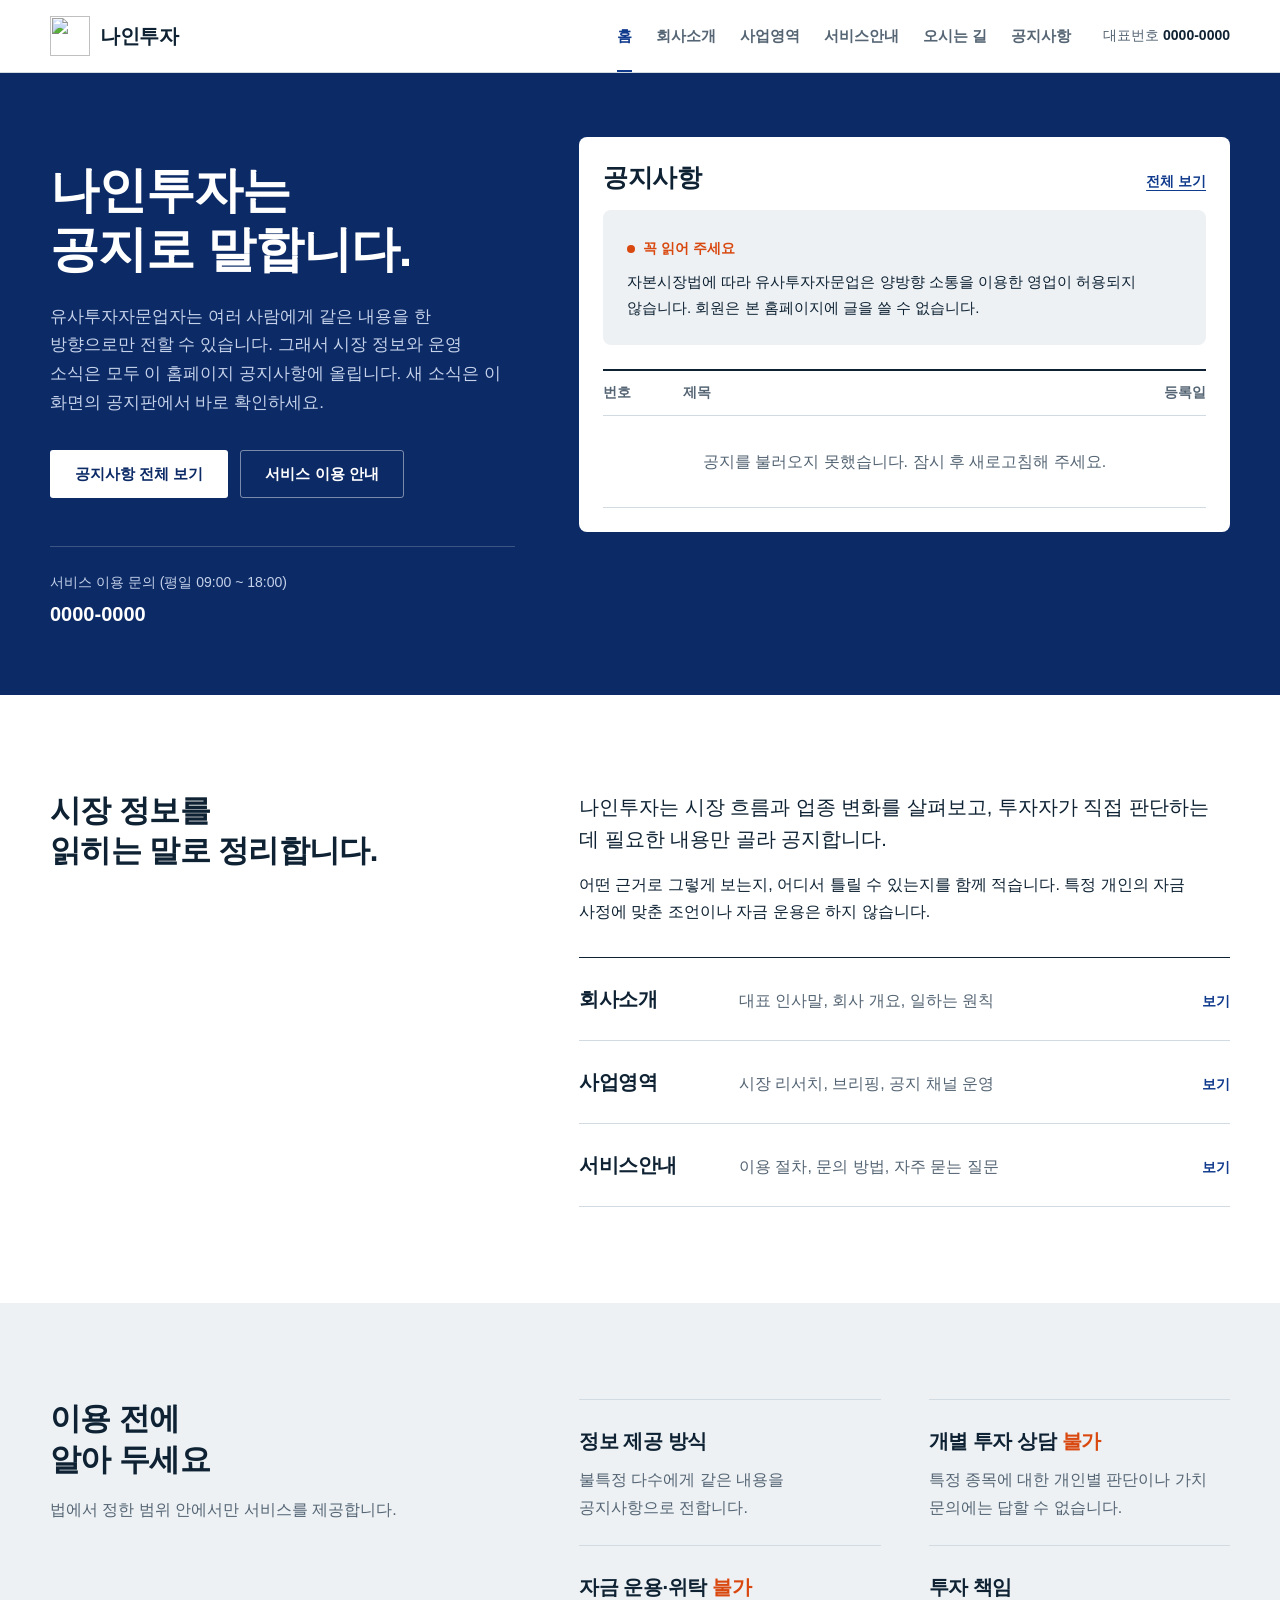
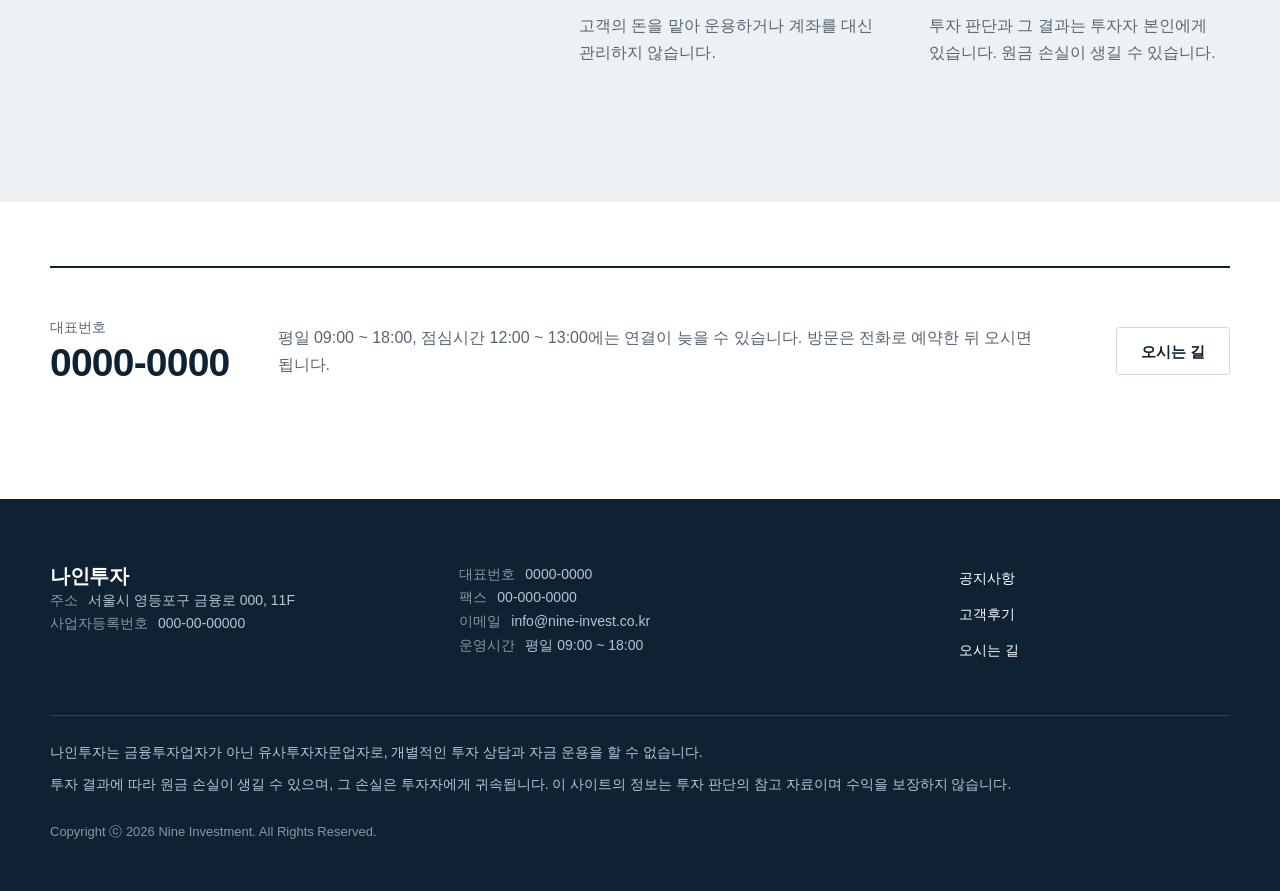
==== index.html @ afad5a45 "Rebuild Nine site with non-generic design system - Rewrite style.css from scratch: SUIT Variable, lo" ====
<!DOCTYPE html>
<html lang="ko">
<head>
  <meta charset="UTF-8">
  <meta name="viewport" content="width=device-width, initial-scale=1.0">
  <title>나인투자</title>
  <meta name="description" content="나인투자는 유사투자자문업자로, 시장 정보와 운영 안내를 홈페이지 공지사항으로 전합니다.">
  <meta name="theme-color" content="#0b2a66">
  <link rel="icon" href="./n-logo-core.svg" type="image/svg+xml">
  <link rel="stylesheet" href="https://cdn.jsdelivr.net/gh/sun-typeface/SUIT@2.0.5/fonts/variable/woff2/SUIT-Variable.css">
  <link rel="stylesheet" href="./assets/css/style.css">
</head>
<body>
  <a class="skip-link" href="#main">본문 바로가기</a>

  <header class="site-header">
    <div class="container site-header__inner">
      <a class="brand" href="./index.html">
        <img src="./n-logo-core.svg" alt="" width="40" height="40">
        <strong>나인투자</strong>
      </a>

      <nav class="site-nav" id="site-nav" aria-label="주요 메뉴">
        <a href="./index.html">홈</a>
        <a href="./pages/about/index.html">회사소개</a>
        <a href="./pages/business/index.html">사업영역</a>
        <a href="./pages/service/index.html">서비스안내</a>
        <a href="./pages/location/index.html">오시는 길</a>
        <a href="./pages/news/index.html">공지사항</a>
      </nav>

      <p class="header-tel">대표번호<strong>0000-0000</strong></p>

      <button class="nav-toggle" type="button" aria-label="메뉴 열기" aria-controls="site-nav">
        <span></span>
      </button>
    </div>
  </header>

  <main id="main">
    <section class="home-hero">
      <div class="container home-hero__grid">
        <div class="home-hero__intro">
          <h1>나인투자는<br>공지로 말합니다.</h1>
          <p class="home-hero__lead">
            유사투자자문업자는 여러 사람에게 같은 내용을 한 방향으로만 전할 수 있습니다.
            그래서 시장 정보와 운영 소식은 모두 이 홈페이지 공지사항에 올립니다.
            새 소식은 이 화면의 공지판에서 바로 확인하세요.
          </p>
          <div class="home-hero__actions">
            <a class="btn btn--light" href="./pages/news/index.html">공지사항 전체 보기</a>
            <a class="btn btn--outline-light" href="./pages/service/index.html">서비스 이용 안내</a>
          </div>
          <div class="home-hero__meta">
            서비스 이용 문의 (평일 09:00 ~ 18:00)
            <strong>0000-0000</strong>
          </div>
        </div>

        <section class="board" aria-labelledby="home-board-title">
          <div class="board__head">
            <h2 id="home-board-title">공지사항</h2>
            <a class="text-link" href="./pages/news/index.html">전체 보기</a>
          </div>

          <div class="pinned">
            <p class="pinned__label">꼭 읽어 주세요</p>
            <div class="pinned__body" data-pinned-body data-base="./">
              <p>공지 내용을 불러오는 중입니다.</p>
            </div>
          </div>

          <div class="board__cols" aria-hidden="true">
            <span>번호</span>
            <span>제목</span>
            <span>등록일</span>
          </div>
          <ul class="board__list" data-notice-list data-base="./" data-limit="5" data-href="./pages/news/index.html">
            <li class="board__empty">목록을 불러오는 중입니다.</li>
          </ul>
        </section>
      </div>
    </section>

    <section class="section">
      <div class="container split">
        <div class="split__title">
          <h2>시장 정보를<br>읽히는 말로 정리합니다.</h2>
        </div>
        <div>
          <div class="prose">
            <p class="lead">
              나인투자는 시장 흐름과 업종 변화를 살펴보고, 투자자가 직접 판단하는 데 필요한 내용만 골라 공지합니다.
            </p>
            <p>
              어떤 근거로 그렇게 보는지, 어디서 틀릴 수 있는지를 함께 적습니다.
              특정 개인의 자금 사정에 맞춘 조언이나 자금 운용은 하지 않습니다.
            </p>
          </div>

          <ul class="link-index">
            <li>
              <a href="./pages/about/index.html">
                <strong>회사소개</strong>
                <span>대표 인사말, 회사 개요, 일하는 원칙</span>
                <em>보기</em>
              </a>
            </li>
            <li>
              <a href="./pages/business/index.html">
                <strong>사업영역</strong>
                <span>시장 리서치, 브리핑, 공지 채널 운영</span>
                <em>보기</em>
              </a>
            </li>
            <li>
              <a href="./pages/service/index.html">
                <strong>서비스안내</strong>
                <span>이용 절차, 문의 방법, 자주 묻는 질문</span>
                <em>보기</em>
              </a>
            </li>
          </ul>
        </div>
      </div>
    </section>

    <section class="section section--surface">
      <div class="container">
        <div class="split">
          <div class="split__title">
            <h2>이용 전에<br>알아 두세요</h2>
            <p>법에서 정한 범위 안에서만 서비스를 제공합니다.</p>
          </div>
          <dl class="facts">
            <div>
              <dt>정보 제공 방식</dt>
              <dd>불특정 다수에게 같은 내용을 공지사항으로 전합니다.</dd>
            </div>
            <div>
              <dt>개별 투자 상담 <span class="is-no">불가</span></dt>
              <dd>특정 종목에 대한 개인별 판단이나 가치 문의에는 답할 수 없습니다.</dd>
            </div>
            <div>
              <dt>자금 운용·위탁 <span class="is-no">불가</span></dt>
              <dd>고객의 돈을 맡아 운용하거나 계좌를 대신 관리하지 않습니다.</dd>
            </div>
            <div>
              <dt>투자 책임</dt>
              <dd>투자 판단과 그 결과는 투자자 본인에게 있습니다. 원금 손실이 생길 수 있습니다.</dd>
            </div>
          </dl>
        </div>
      </div>
    </section>

    <section class="section section--tight">
      <div class="container">
        <div class="contact-strip">
          <div class="contact-strip__tel">
            <span>대표번호</span>
            <strong>0000-0000</strong>
          </div>
          <p>
            평일 09:00 ~ 18:00, 점심시간 12:00 ~ 13:00에는 연결이 늦을 수 있습니다.
            방문은 전화로 예약한 뒤 오시면 됩니다.
          </p>
          <a class="btn btn--secondary" href="./pages/location/index.html">오시는 길</a>
        </div>
      </div>
    </section>
  </main>

  <footer class="site-footer">
    <div class="container">
      <div class="site-footer__top">
        <div>
          <h2>나인투자</h2>
          <dl>
            <div><dt>주소</dt><dd>서울시 영등포구 금융로 000, 11F</dd></div>
            <div><dt>사업자등록번호</dt><dd>000-00-00000</dd></div>
          </dl>
        </div>
        <dl>
          <div><dt>대표번호</dt><dd>0000-0000</dd></div>
          <div><dt>팩스</dt><dd>00-000-0000</dd></div>
          <div><dt>이메일</dt><dd>info@nine-invest.co.kr</dd></div>
          <div><dt>운영시간</dt><dd>평일 09:00 ~ 18:00</dd></div>
        </dl>
        <ul class="footer-links">
          <li><a href="./pages/news/index.html">공지사항</a></li>
          <li><a href="./pages/reviews/index.html">고객후기</a></li>
          <li><a href="./pages/location/index.html">오시는 길</a></li>
        </ul>
      </div>
      <div class="site-footer__legal">
        <p>나인투자는 금융투자업자가 아닌 유사투자자문업자로, 개별적인 투자 상담과 자금 운용을 할 수 없습니다.</p>
        <p>투자 결과에 따라 원금 손실이 생길 수 있으며, 그 손실은 투자자에게 귀속됩니다. 이 사이트의 정보는 투자 판단의 참고 자료이며 수익을 보장하지 않습니다.</p>
      </div>
      <small>Copyright ⓒ <span data-current-year></span> Nine Investment. All Rights Reserved.</small>
    </div>
  </footer>

  <script src="./assets/js/site.js"></script>
  <script src="./assets/js/notices.js"></script>
</body>
</html>
---- assets/css/style.css ----
/* 나인투자 공통 스타일
   - 색·글자·간격 값은 모두 아래 :root 토큰에서 바꿉니다.
   - 글자 크기 비율: 1.25 (16 → 20 → 25 → 31 → 39 → 49) */

:root {
  /* 색 */
  --bg: #ffffff;
  --surface: #edf1f4;
  --ink: #0e2233;
  --muted: #556574;
  --line: #d3dbe2;
  --brand: #103a8c;
  --brand-deep: #0b2a66;
  --brand-tint: #e3e9f5;
  --accent: #d9480f;
  --on-brand: #ffffff;
  --on-brand-muted: #c6d2ea;

  /* 글자 */
  --font: "SUIT Variable", "SUIT", "Apple SD Gothic Neo", "Malgun Gothic", sans-serif;
  --fs-sm: 0.875rem;
  --fs-base: 1rem;
  --fs-md: 1.25rem;
  --fs-lg: 1.5625rem;
  --fs-xl: 1.9375rem;
  --fs-2xl: 2.4375rem;
  --fs-3xl: 3.0625rem;

  /* 간격 (8px 단위) */
  --s1: 0.5rem;
  --s2: 1rem;
  --s3: 1.5rem;
  --s4: 2rem;
  --s5: 3rem;
  --s6: 4rem;
  --s7: 6rem;

  /* 모양: 모서리 값은 두 개만 씁니다 */
  --r-sm: 3px;
  --r-md: 8px;

  --max: 1180px;
  --header-h: 72px;
  --ease: cubic-bezier(0.2, 0.7, 0.2, 1);
}

/* 기본 */
*,
*::before,
*::after {
  box-sizing: border-box;
}

html {
  -webkit-text-size-adjust: 100%;
  scroll-padding-top: calc(var(--header-h) + 16px);
}

body {
  margin: 0;
  font-family: var(--font);
  font-size: var(--fs-base);
  font-weight: 400;
  line-height: 1.7;
  color: var(--ink);
  background: var(--bg);
  word-break: keep-all;
  overflow-wrap: break-word;
  font-variant-numeric: tabular-nums;
}

h1,
h2,
h3,
h4 {
  margin: 0;
  line-height: 1.3;
  letter-spacing: -0.02em;
  font-weight: 800;
}

p {
  margin: 0;
}

a {
  color: inherit;
}

img {
  display: block;
  max-width: 100%;
}

ul,
ol {
  margin: 0;
  padding: 0;
}

:focus-visible {
  outline: 2px solid var(--accent);
  outline-offset: 3px;
  border-radius: var(--r-sm);
}

.skip-link {
  position: absolute;
  left: var(--s2);
  top: -100px;
  z-index: 200;
  padding: var(--s1) var(--s2);
  background: var(--ink);
  color: #fff;
  border-radius: var(--r-sm);
}

.skip-link:focus {
  top: var(--s1);
}

.container {
  width: min(100% - 40px, var(--max));
  margin-inline: auto;
}

/* 헤더 */
.site-header {
  position: sticky;
  top: 0;
  z-index: 100;
  background: var(--bg);
  border-bottom: 1px solid var(--line);
}

.site-header__inner {
  display: flex;
  align-items: center;
  gap: var(--s4);
  min-height: var(--header-h);
}

.brand {
  display: inline-flex;
  align-items: center;
  gap: 10px;
  text-decoration: none;
  flex-shrink: 0;
}

.brand img {
  width: 40px;
  height: 40px;
}

.brand strong {
  font-size: var(--fs-md);
  font-weight: 800;
  letter-spacing: -0.02em;
}

.site-nav {
  display: flex;
  align-items: stretch;
  gap: var(--s3);
  margin-left: auto;
  align-self: stretch;
}

.site-nav a {
  display: flex;
  align-items: center;
  font-size: 0.9375rem;
  font-weight: 600;
  color: var(--muted);
  text-decoration: none;
  border-bottom: 2px solid transparent;
  padding-top: 2px;
  transition: color 150ms var(--ease), border-color 150ms var(--ease);
}

.site-nav a:hover {
  color: var(--ink);
}

.site-nav a.is-active {
  color: var(--brand);
  border-bottom-color: var(--brand);
}

.header-tel {
  font-size: var(--fs-sm);
  color: var(--muted);
  white-space: nowrap;
}

.header-tel strong {
  color: var(--ink);
  font-weight: 700;
  margin-left: 4px;
}

.nav-toggle {
  display: none;
  margin-left: auto;
  width: 44px;
  height: 44px;
  border: 1px solid var(--line);
  border-radius: var(--r-sm);
  background: var(--bg);
  cursor: pointer;
  position: relative;
}

.nav-toggle span,
.nav-toggle span::before,
.nav-toggle span::after {
  position: absolute;
  left: 50%;
  width: 18px;
  height: 2px;
  margin-left: -9px;
  background: var(--ink);
  content: "";
  transition: transform 150ms var(--ease), opacity 150ms var(--ease);
}

.nav-toggle span {
  top: 50%;
  margin-top: -1px;
}

.nav-toggle span::before {
  top: -6px;
}

.nav-toggle span::after {
  top: 6px;
}

.site-header.is-open .nav-toggle span {
  background: transparent;
}

.site-header.is-open .nav-toggle span::before {
  transform: translateY(6px) rotate(45deg);
}

.site-header.is-open .nav-toggle span::after {
  transform: translateY(-6px) rotate(-45deg);
}

/* 버튼 */
.btn {
  display: inline-flex;
  align-items: center;
  justify-content: center;
  min-height: 48px;
  padding: 0 var(--s3);
  border: 1px solid transparent;
  border-radius: var(--r-sm);
  font: inherit;
  font-size: 0.9375rem;
  font-weight: 700;
  text-decoration: none;
  cursor: pointer;
  transition: background-color 150ms var(--ease), color 150ms var(--ease), border-color 150ms var(--ease);
}

.btn--primary {
  background: var(--brand);
  color: var(--on-brand);
}

.btn--primary:hover {
  background: var(--brand-deep);
}

.btn--secondary {
  background: var(--bg);
  color: var(--ink);
  border-color: var(--line);
}

.btn--secondary:hover {
  border-color: var(--ink);
}

.btn--light {
  background: #fff;
  color: var(--brand-deep);
}

.btn--light:hover {
  background: var(--brand-tint);
}

.btn--outline-light {
  background: transparent;
  color: #fff;
  border-color: rgba(255, 255, 255, 0.45);
}

.btn--outline-light:hover {
  border-color: #fff;
}

.btn:disabled {
  opacity: 0.5;
  cursor: not-allowed;
}

.text-link {
  font-weight: 700;
  color: var(--brand);
  text-decoration: underline;
  text-decoration-thickness: 1px;
  text-underline-offset: 4px;
}

.text-link:hover {
  text-decoration-thickness: 2px;
}

/* 메인 첫 화면: 공지판 */
.home-hero {
  background: var(--brand-deep);
  color: var(--on-brand);
  padding: var(--s6) 0 var(--s6);
}

.home-hero__grid {
  display: grid;
  grid-template-columns: 5fr 7fr;
  gap: var(--s6);
  align-items: start;
}

.home-hero__intro {
  padding-top: var(--s3);
}

.home-hero h1 {
  font-size: clamp(2.25rem, 4.4vw, var(--fs-3xl));
  line-height: 1.2;
}

.home-hero__lead {
  margin-top: var(--s3);
  color: var(--on-brand-muted);
  font-size: 1.0625rem;
  max-width: 30em;
}

.home-hero__actions {
  display: flex;
  flex-wrap: wrap;
  gap: 12px;
  margin-top: var(--s4);
}

.home-hero__meta {
  margin-top: var(--s5);
  padding-top: var(--s3);
  border-top: 1px solid rgba(255, 255, 255, 0.2);
  font-size: var(--fs-sm);
  color: var(--on-brand-muted);
}

.home-hero__meta strong {
  display: block;
  margin-top: 2px;
  color: #fff;
  font-size: var(--fs-md);
  font-weight: 700;
}

/* 공지판 공통 */
.board {
  background: var(--bg);
  color: var(--ink);
  border-radius: var(--r-md);
  overflow: hidden;
}

.board--framed {
  border: 1px solid var(--line);
}

.board__head {
  display: flex;
  align-items: baseline;
  justify-content: space-between;
  gap: var(--s2);
  padding: var(--s3) var(--s3) var(--s2);
}

.board__head h2 {
  font-size: var(--fs-lg);
}

.board__head a {
  font-size: var(--fs-sm);
}

.pinned {
  margin: 0 var(--s3);
  padding: var(--s3);
  background: var(--surface);
  border-radius: var(--r-md);
}

.pinned__label {
  display: inline-flex;
  align-items: center;
  gap: 8px;
  font-size: var(--fs-sm);
  font-weight: 800;
  color: var(--accent);
}

.pinned__label::before {
  content: "";
  width: 8px;
  height: 8px;
  border-radius: 50%;
  background: var(--accent);
}

.pinned__body {
  margin-top: var(--s1);
  font-size: 0.9375rem;
  line-height: 1.75;
}

.pinned__body p + p {
  margin-top: 6px;
}

.pinned__body .is-em {
  font-weight: 800;
  color: var(--ink);
  font-size: var(--fs-base);
}

.board__cols,
.board__row {
  display: grid;
  grid-template-columns: 4rem 1fr 7rem;
  gap: var(--s2);
  align-items: baseline;
}

.board__cols {
  margin: var(--s3) var(--s3) 0;
  padding: 10px 0;
  border-top: 2px solid var(--ink);
  border-bottom: 1px solid var(--line);
  font-size: var(--fs-sm);
  font-weight: 700;
  color: var(--muted);
}

.board__cols span:last-child,
.board__date {
  text-align: right;
}

.board__list {
  list-style: none;
  margin: 0 var(--s3) var(--s3);
}

.board__list > li {
  border-bottom: 1px solid var(--line);
}

.board__row {
  padding: 14px 0;
  text-decoration: none;
  color: inherit;
}

a.board__row:hover .board__title {
  color: var(--brand);
  text-decoration: underline;
  text-underline-offset: 3px;
}

.board__num,
.board__date {
  font-size: var(--fs-sm);
  color: var(--muted);
}

.board__title {
  font-weight: 600;
  min-width: 0;
}

.board__summary {
  display: block;
  margin-top: 2px;
  font-size: var(--fs-sm);
  font-weight: 400;
  color: var(--muted);
  overflow: hidden;
  text-overflow: ellipsis;
  white-space: nowrap;
}

.board__empty {
  padding: var(--s4) 0;
  color: var(--muted);
  text-align: center;
}

/* 공지 목록(펼치기) */
.board__list details > summary {
  list-style: none;
  cursor: pointer;
}

.board__list details > summary::-webkit-details-marker {
  display: none;
}

.board__list details > summary:hover .board__title {
  color: var(--brand);
}

.board__list details[open] > summary .board__title {
  color: var(--brand);
}

.board__content {
  margin: 0 0 var(--s3) calc(4rem + var(--s2));
  padding: var(--s3);
  background: var(--surface);
  border-radius: var(--r-md);
  white-space: pre-line;
  font-size: 0.9375rem;
}

/* 섹션 */
.section {
  padding: var(--s7) 0;
}

.section--surface {
  background: var(--surface);
}

.section--tight {
  padding: var(--s6) 0;
}

.split {
  display: grid;
  grid-template-columns: 5fr 7fr;
  gap: var(--s6);
  align-items: start;
}

.split > h2,
.split__title h2 {
  font-size: clamp(1.625rem, 3vw, var(--fs-xl));
}

.split__title p {
  margin-top: var(--s2);
  color: var(--muted);
}

.prose p + p {
  margin-top: var(--s2);
}

.prose p {
  max-width: 38em;
}

.lead {
  font-size: var(--fs-md);
  line-height: 1.6;
  font-weight: 500;
}

/* 링크 목록(메인 바로가기) */
.link-index {
  list-style: none;
  margin-top: var(--s4);
  border-top: 1px solid var(--ink);
}

.link-index li {
  border-bottom: 1px solid var(--line);
}

.link-index a {
  display: grid;
  grid-template-columns: 9rem 1fr auto;
  gap: var(--s2);
  align-items: baseline;
  padding: var(--s3) 0;
  text-decoration: none;
}

.link-index strong {
  font-size: var(--fs-md);
  font-weight: 800;
  letter-spacing: -0.02em;
}

.link-index span {
  color: var(--muted);
}

.link-index em {
  font-style: normal;
  font-size: var(--fs-sm);
  font-weight: 700;
  color: var(--brand);
  white-space: nowrap;
}

.link-index a:hover strong {
  color: var(--brand);
}

/* 알아 두실 점 */
.facts {
  display: grid;
  grid-template-columns: repeat(2, minmax(0, 1fr));
  gap: 0 var(--s5);
  margin-top: var(--s4);
}

.split .facts {
  margin-top: 0;
}

.facts > div {
  padding: var(--s3) 0;
  border-top: 1px solid var(--line);
}

.facts dt {
  font-weight: 800;
  font-size: var(--fs-md);
  letter-spacing: -0.02em;
}

.facts dd {
  margin: var(--s1) 0 0;
  color: var(--muted);
}

.facts .is-no {
  color: var(--accent);
}

/* 연락처 띠 */
.contact-strip {
  display: grid;
  grid-template-columns: auto 1fr auto;
  gap: var(--s5);
  align-items: center;
  padding: var(--s5) 0;
  border-top: 2px solid var(--ink);
}

.contact-strip__tel span {
  display: block;
  font-size: var(--fs-sm);
  color: var(--muted);
}

.contact-strip__tel strong {
  font-size: var(--fs-2xl);
  font-weight: 800;
  letter-spacing: -0.02em;
  line-height: 1.2;
}

.contact-strip p {
  color: var(--muted);
}

/* 하위 페이지 머리 */
.page-head {
  background: var(--surface);
  padding: var(--s5) 0 var(--s5);
  border-bottom: 1px solid var(--line);
}

.crumbs {
  display: flex;
  gap: 8px;
  list-style: none;
  font-size: var(--fs-sm);
  color: var(--muted);
}

.crumbs li + li::before {
  content: "/";
  margin-right: 8px;
  color: var(--line);
}

.crumbs a {
  text-decoration: none;
}

.crumbs a:hover {
  text-decoration: underline;
}

.page-head h1 {
  margin-top: var(--s2);
  font-size: clamp(2rem, 4vw, var(--fs-2xl));
}

.page-head p {
  margin-top: var(--s2);
  max-width: 36em;
  color: var(--muted);
  font-size: 1.0625rem;
}

.page-toc {
  display: flex;
  flex-wrap: wrap;
  gap: 6px var(--s3);
  list-style: none;
  margin-top: var(--s4);
}

.page-toc a {
  display: inline-flex;
  align-items: center;
  min-height: 32px;
  font-size: 0.9375rem;
  font-weight: 600;
  color: var(--brand);
  text-decoration: none;
  border-bottom: 1px solid currentColor;
}

/* 본문 블록 */
.block {
  padding: var(--s6) 0;
  border-bottom: 1px solid var(--line);
}

.block:last-child {
  border-bottom: 0;
}

.block__grid {
  display: grid;
  grid-template-columns: 4fr 8fr;
  gap: var(--s5);
  align-items: start;
}

.block h2 {
  font-size: var(--fs-xl);
}

.block__side p {
  margin-top: var(--s2);
  color: var(--muted);
}

.quote {
  margin: var(--s4) 0 0;
  padding: var(--s3) 0 0;
  border-top: 2px solid var(--brand);
  font-size: var(--fs-md);
  font-weight: 700;
  line-height: 1.55;
  letter-spacing: -0.01em;
}

.quote cite {
  display: block;
  margin-top: var(--s1);
  font-size: var(--fs-sm);
  font-weight: 500;
  font-style: normal;
  color: var(--muted);
}

/* 정보 표 */
.info-table {
  width: 100%;
  border-collapse: collapse;
  border-top: 2px solid var(--ink);
}

.info-table th,
.info-table td {
  padding: 16px 0;
  border-bottom: 1px solid var(--line);
  text-align: left;
  vertical-align: top;
}

.info-table th {
  width: 9rem;
  padding-right: var(--s2);
  font-weight: 700;
  color: var(--muted);
  font-size: 0.9375rem;
}

/* 원칙 목록 */
.principles {
  list-style: none;
}

.principles li {
  padding: var(--s3) 0;
  border-top: 1px solid var(--line);
}

.principles li:first-child {
  border-top: 2px solid var(--ink);
}

.principles h3 {
  font-size: var(--fs-md);
}

.principles p {
  margin-top: 6px;
  color: var(--muted);
}

/* 순서 목록 (실제 순서가 있는 내용에만) */
.steps {
  list-style: none;
  counter-reset: step;
  display: grid;
  grid-template-columns: repeat(var(--cols, 4), minmax(0, 1fr));
  gap: var(--s3);
}

.steps li {
  counter-increment: step;
  padding-top: var(--s2);
  border-top: 2px solid var(--brand);
}

.steps li::before {
  content: counter(step) "단계";
  display: block;
  font-size: var(--fs-sm);
  font-weight: 700;
  color: var(--brand);
}

.steps h3 {
  margin-top: 6px;
  font-size: var(--fs-md);
}

.steps p {
  margin-top: 6px;
  color: var(--muted);
  font-size: 0.9375rem;
}

/* 체크 목록 */
.check-list {
  list-style: none;
  margin-top: var(--s3);
}

.check-list li {
  position: relative;
  padding: 10px 0 10px 28px;
  border-bottom: 1px solid var(--line);
}

.check-list li::before {
  content: "";
  position: absolute;
  left: 2px;
  top: 19px;
  width: 12px;
  height: 7px;
  border-left: 2px solid var(--brand);
  border-bottom: 2px solid var(--brand);
  transform: rotate(-45deg);
}

/* 자주 묻는 질문 */
.faq {
  border-top: 2px solid var(--ink);
}

.faq details {
  border-bottom: 1px solid var(--line);
}

.faq summary {
  display: flex;
  justify-content: space-between;
  align-items: center;
  gap: var(--s2);
  min-height: 56px;
  padding: 14px 0;
  font-weight: 700;
  cursor: pointer;
  list-style: none;
}

.faq summary::-webkit-details-marker {
  display: none;
}

.faq summary::after {
  content: "";
  flex-shrink: 0;
  width: 9px;
  height: 9px;
  margin-right: 4px;
  border-right: 2px solid var(--muted);
  border-bottom: 2px solid var(--muted);
  transform: rotate(45deg);
  transition: transform 150ms var(--ease);
}

.faq details[open] summary::after {
  transform: rotate(-135deg);
}

.faq summary:hover {
  color: var(--brand);
}

.faq details p {
  padding: 0 0 var(--s3);
  color: var(--muted);
  max-width: 40em;
}

/* 빈 상태 */
.empty {
  padding: var(--s6) var(--s4);
  border: 1px dashed var(--line);
  border-radius: var(--r-md);
  text-align: center;
}

.empty h2 {
  font-size: var(--fs-lg);
}

.empty p {
  margin: var(--s2) auto 0;
  max-width: 32em;
  color: var(--muted);
}

.empty .btn {
  margin-top: var(--s4);
}

/* 안내 띠 */
.notice-band {
  padding: var(--s3);
  background: var(--brand-tint);
  border-radius: var(--r-md);
  font-size: 0.9375rem;
}

.notice-band strong {
  color: var(--brand-deep);
}

/* 푸터 */
.site-footer {
  background: var(--ink);
  color: #b9c4cf;
  padding: var(--s6) 0 var(--s5);
  font-size: var(--fs-sm);
}

.site-footer__top {
  display: grid;
  grid-template-columns: 4fr 5fr 3fr;
  gap: var(--s5);
}

.site-footer h2 {
  color: #fff;
  font-size: var(--fs-md);
}

.site-footer dl {
  margin: 0;
}

.site-footer dl div {
  display: flex;
  gap: 10px;
}

.site-footer dt {
  flex-shrink: 0;
  color: #8796a5;
}

.site-footer dd {
  margin: 0;
}

.footer-links {
  list-style: none;
  display: grid;
  gap: 4px;
}

.footer-links a {
  display: inline-flex;
  min-height: 32px;
  align-items: center;
  color: #fff;
  text-decoration: none;
}

.footer-links a:hover {
  text-decoration: underline;
  text-underline-offset: 3px;
}

.site-footer__legal {
  margin-top: var(--s5);
  padding-top: var(--s3);
  border-top: 1px solid rgba(255, 255, 255, 0.14);
  line-height: 1.75;
}

.site-footer__legal p + p {
  margin-top: var(--s1);
}

.site-footer small {
  display: block;
  margin-top: var(--s3);
  color: #8796a5;
  font-size: 0.8125rem;
}

/* 관리자 */
.admin {
  padding: var(--s5) 0 var(--s7);
}

.admin__panel {
  max-width: 820px;
  border: 1px solid var(--line);
  border-radius: var(--r-md);
  padding: var(--s4);
}

.admin__panel > h1 {
  font-size: var(--fs-xl);
}

.admin__panel > p {
  margin-top: var(--s1);
  color: var(--muted);
}

.admin__group {
  margin-top: var(--s4);
  padding-top: var(--s4);
  border-top: 1px solid var(--line);
}

.admin__group h2 {
  font-size: var(--fs-md);
  margin-bottom: var(--s2);
}

.field + .field {
  margin-top: var(--s2);
}

.field-row {
  display: grid;
  grid-template-columns: 2fr 1fr;
  gap: var(--s2);
}

.field label {
  display: block;
  margin-bottom: 6px;
  font-weight: 700;
  font-size: 0.9375rem;
}

.field input,
.field textarea {
  width: 100%;
  min-height: 48px;
  padding: 12px 14px;
  border: 1px solid var(--line);
  border-radius: var(--r-sm);
  font: inherit;
  color: var(--ink);
  background: var(--bg);
  transition: border-color 150ms var(--ease);
}

.field textarea {
  min-height: 140px;
  resize: vertical;
}

.field input:hover,
.field textarea:hover {
  border-color: var(--muted);
}

.field input:focus-visible,
.field textarea:focus-visible {
  outline: 2px solid var(--accent);
  outline-offset: 0;
  border-color: var(--ink);
}

.field__help {
  margin-top: 6px;
  font-size: var(--fs-sm);
  color: var(--muted);
}

.admin__actions {
  display: flex;
  flex-wrap: wrap;
  gap: 10px;
  margin-top: var(--s3);
}

.admin__status {
  margin-top: var(--s2);
  padding: 12px 14px;
  background: var(--surface);
  border-radius: var(--r-sm);
  font-size: 0.9375rem;
}

.admin__list {
  list-style: none;
  border-top: 2px solid var(--ink);
}

.admin__list li {
  display: flex;
  justify-content: space-between;
  gap: var(--s2);
  padding: 12px 0;
  border-bottom: 1px solid var(--line);
}

.admin__list small {
  color: var(--muted);
  white-space: nowrap;
}

/* 반응형 */
@media (max-width: 1080px) {
  .header-tel {
    display: none;
  }
}

@media (max-width: 960px) {
  .home-hero__grid,
  .split,
  .block__grid {
    grid-template-columns: 1fr;
    gap: var(--s4);
  }

  .home-hero__intro {
    padding-top: 0;
  }

  .home-hero__meta {
    margin-top: var(--s4);
  }

  .steps {
    --cols: 2;
  }

  .site-footer__top {
    grid-template-columns: 1fr 1fr;
  }

  .site-footer__top > :first-child {
    grid-column: 1 / -1;
  }

  .contact-strip {
    grid-template-columns: 1fr;
    gap: var(--s3);
  }
}

@media (max-width: 860px) {
  .nav-toggle {
    display: block;
  }

  .site-nav {
    display: none;
    position: absolute;
    top: 100%;
    left: 0;
    right: 0;
    flex-direction: column;
    gap: 0;
    padding: 0 20px var(--s2);
    background: var(--bg);
    border-bottom: 1px solid var(--line);
  }

  .site-header.is-open .site-nav {
    display: flex;
  }

  .site-nav a {
    min-height: 48px;
    border-bottom: 1px solid var(--line);
    padding-top: 0;
  }

  .site-nav a.is-active {
    border-bottom-color: var(--line);
  }
}

@media (max-width: 640px) {
  .section {
    padding: var(--s6) 0;
  }

  .home-hero {
    padding: var(--s5) 0;
  }

  .board__head,
  .board__cols {
    padding-left: var(--s2);
    padding-right: var(--s2);
  }

  .board__cols {
    margin-left: 0;
    margin-right: 0;
  }

  .pinned {
    margin: 0 var(--s2);
    padding: var(--s2);
  }

  .board__list {
    margin: 0 var(--s2) var(--s2);
  }

  .board__cols {
    display: none;
  }

  .board__list {
    border-top: 2px solid var(--ink);
    margin-top: var(--s2);
  }

  .board__row {
    grid-template-columns: 1fr;
    gap: 2px;
  }

  .board__num {
    display: none;
  }

  .board__date {
    text-align: left;
    order: 2;
  }

  .board__content {
    margin-left: 0;
  }

  .link-index a {
    grid-template-columns: 1fr auto;
  }

  .link-index span {
    grid-column: 1 / -1;
    grid-row: 2;
  }

  .facts {
    grid-template-columns: 1fr;
  }

  .steps {
    --cols: 1;
  }

  .info-table th {
    width: 6.5rem;
  }

  .field-row {
    grid-template-columns: 1fr;
  }

  .admin__panel {
    padding: var(--s3) var(--s2);
  }

  .site-footer__top {
    grid-template-columns: 1fr;
  }
}

@media (prefers-reduced-motion: reduce) {
  *,
  *::before,
  *::after {
    transition-duration: 0.01ms !important;
  }
}

/* 페이지 본문 여백 */
.page-body {
  padding: var(--s5) 0 var(--s7);
}

.page-note {
  margin-top: var(--s2);
  font-size: var(--fs-sm);
  color: var(--muted);
}

.prose .notice-band {
  margin-top: var(--s3);
}
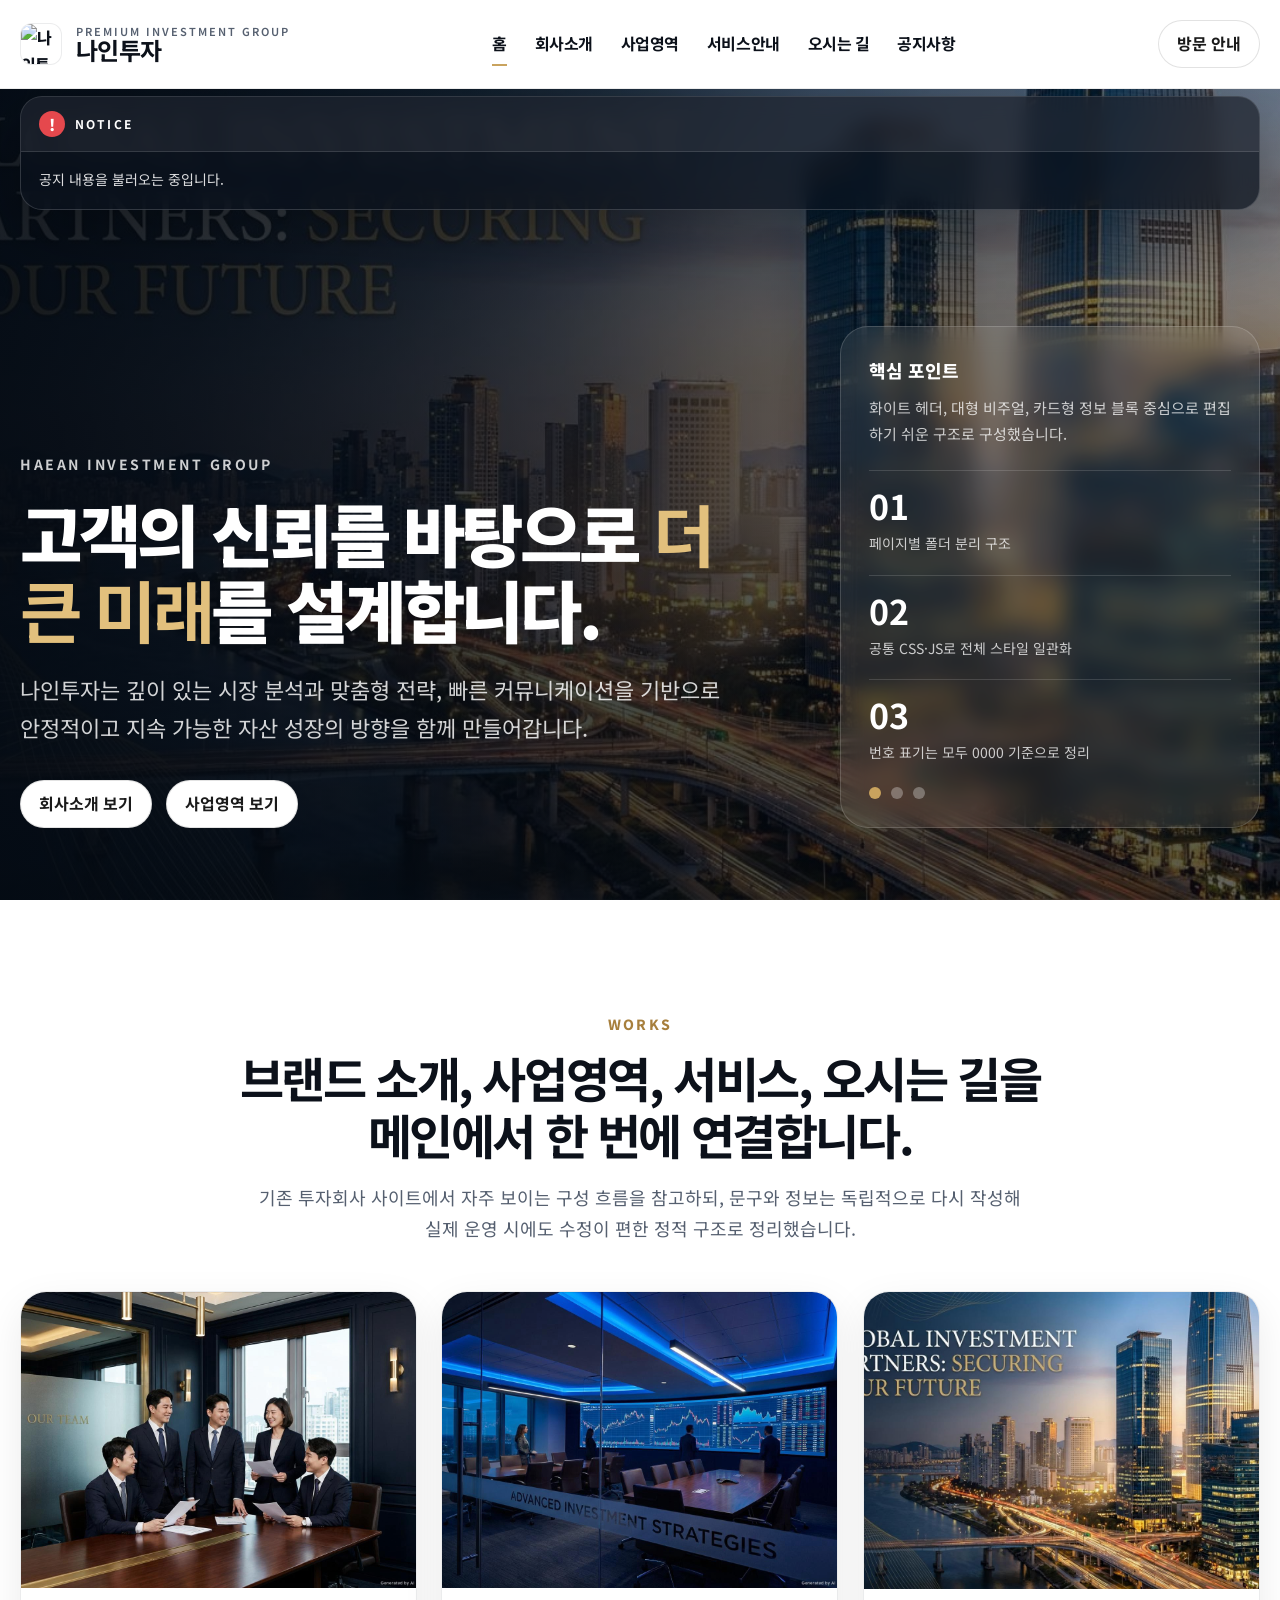
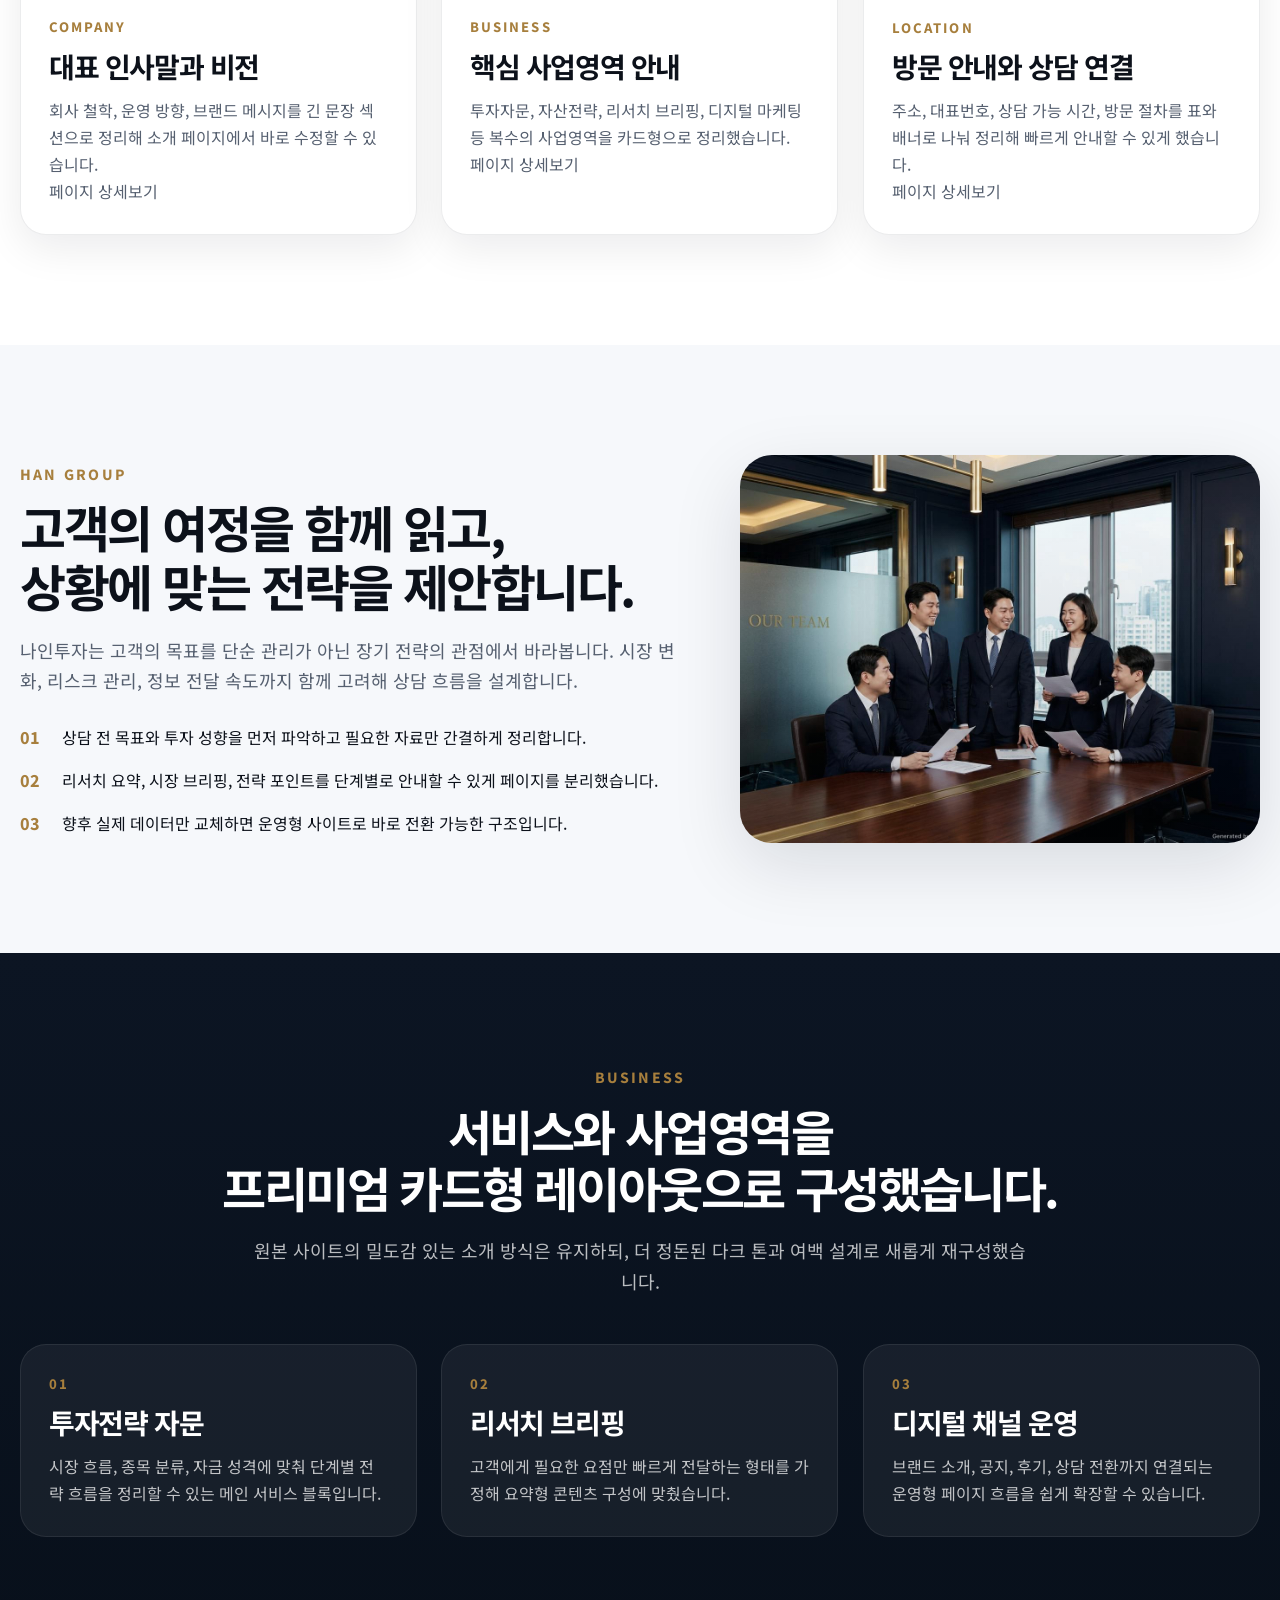
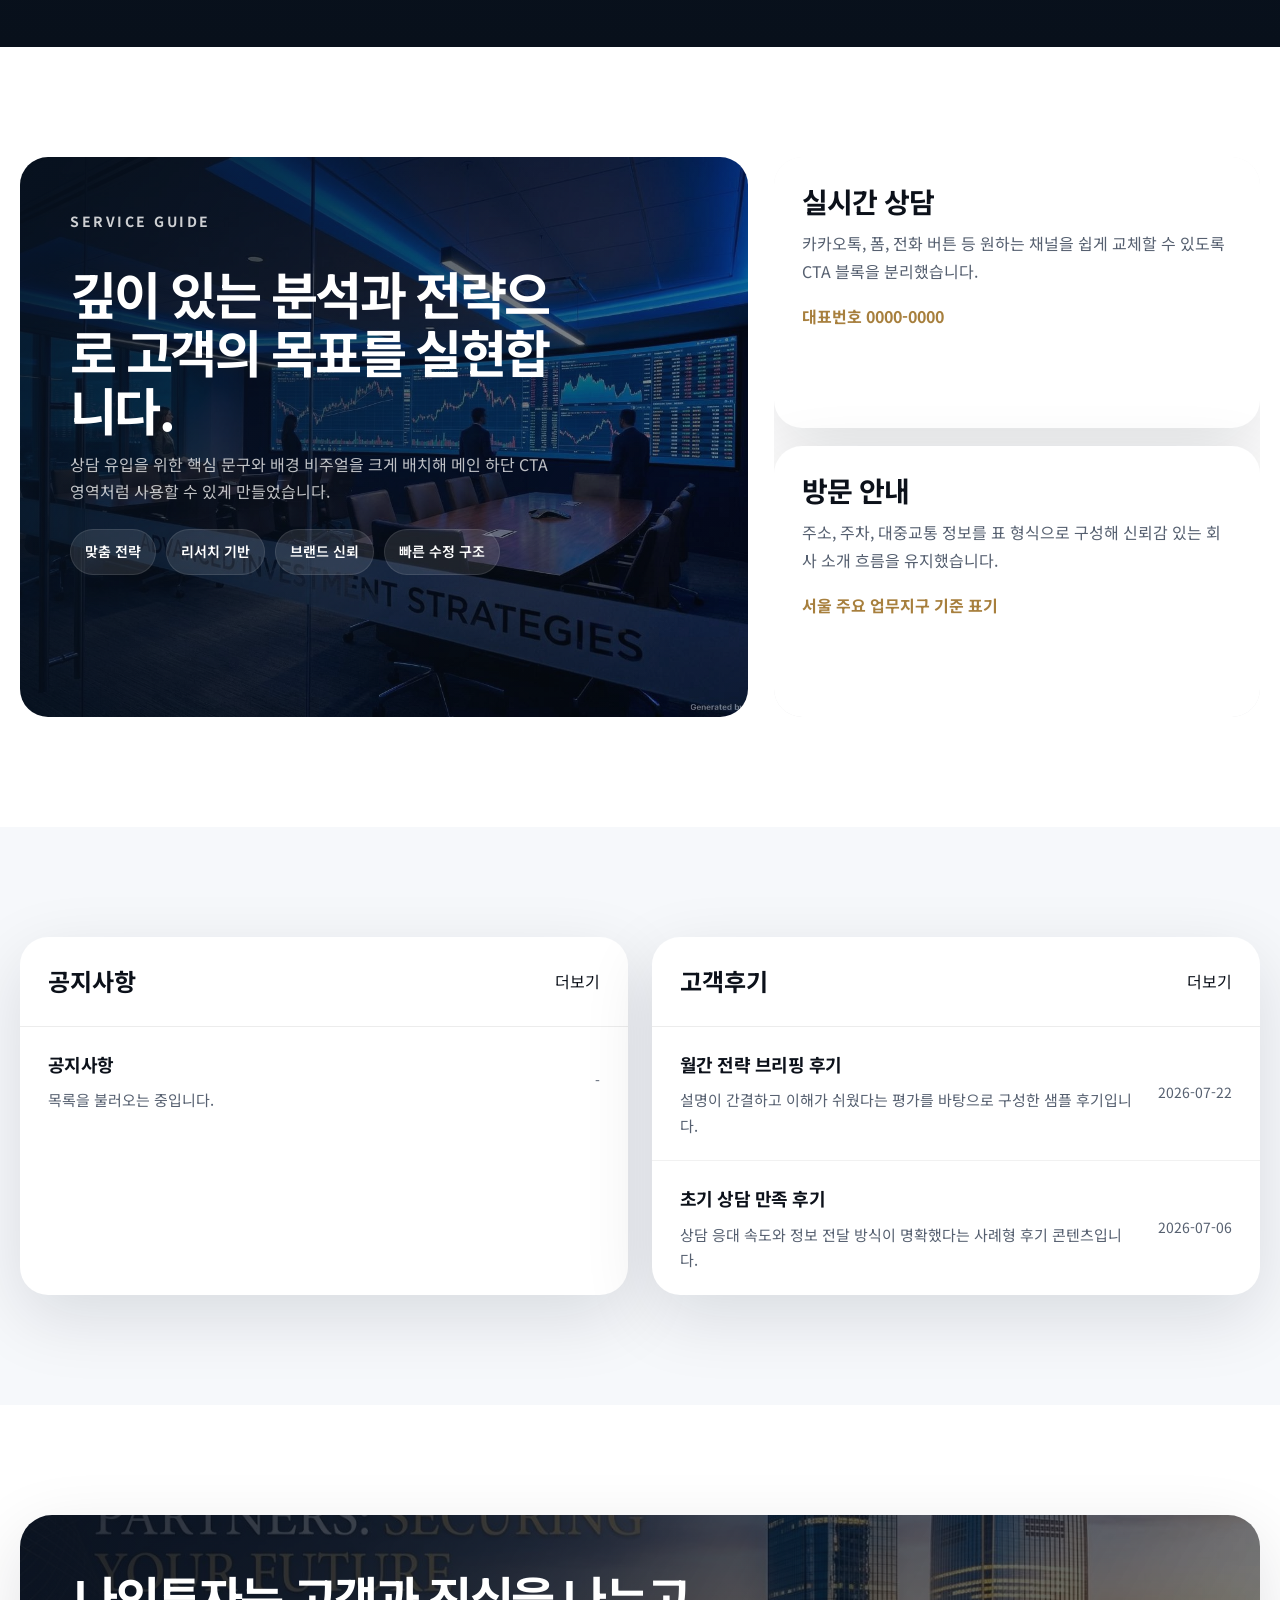
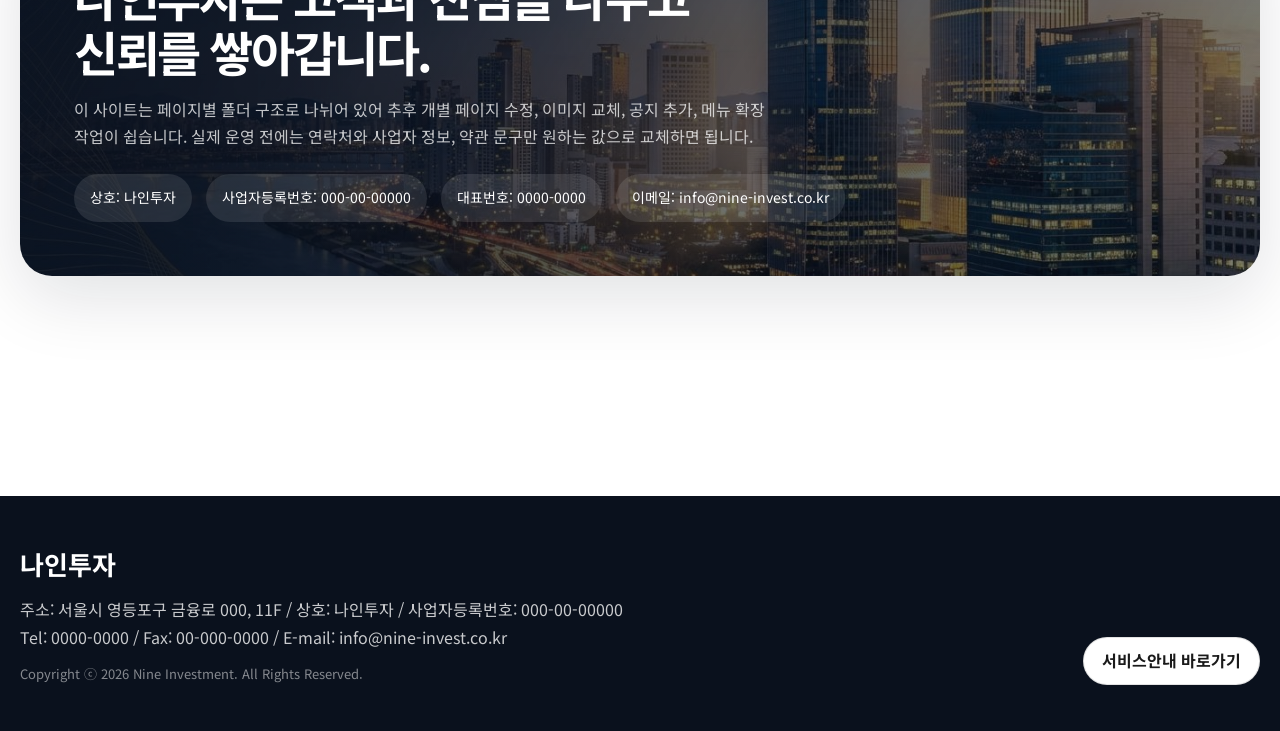
==== commit 3f558d58: "Revert "Rebuild Nine site with non-generic design system" Restore the previous design at the user's " ====
--- a/index.html
+++ b/index.html
@@ -3,24 +3,23 @@
 <head>
   <meta charset="UTF-8">
   <meta name="viewport" content="width=device-width, initial-scale=1.0">
-  <title>나인투자</title>
-  <meta name="description" content="나인투자는 유사투자자문업자로, 시장 정보와 운영 안내를 홈페이지 공지사항으로 전합니다.">
-  <meta name="theme-color" content="#0b2a66">
-  <link rel="icon" href="./n-logo-core.svg" type="image/svg+xml">
-  <link rel="stylesheet" href="https://cdn.jsdelivr.net/gh/sun-typeface/SUIT@2.0.5/fonts/variable/woff2/SUIT-Variable.css">
+  <title>나인투자 | 프리미엄 투자 파트너</title>
+  <meta name="description" content="나인투자는 시장을 깊이 읽고 고객의 목표를 함께 설계하는 프리미엄 투자 파트너입니다.">
+  <meta name="theme-color" content="#0a111d">
   <link rel="stylesheet" href="./assets/css/style.css">
 </head>
 <body>
-  <a class="skip-link" href="#main">본문 바로가기</a>
-
   <header class="site-header">
     <div class="container site-header__inner">
-      <a class="brand" href="./index.html">
-        <img src="./n-logo-core.svg" alt="" width="40" height="40">
-        <strong>나인투자</strong>
+      <a class="brand" href="./index.html" aria-label="나인투자 홈">
+        <span class="brand__mark"><img src="./n-logo-core.svg" alt="나인투자 로고"></span>
+        <span class="brand__name">
+          <small>PREMIUM INVESTMENT GROUP</small>
+          <strong>나인투자</strong>
+        </span>
       </a>
 
-      <nav class="site-nav" id="site-nav" aria-label="주요 메뉴">
+      <nav class="site-nav" aria-label="주요 메뉴">
         <a href="./index.html">홈</a>
         <a href="./pages/about/index.html">회사소개</a>
         <a href="./pages/business/index.html">사업영역</a>
@@ -29,175 +28,282 @@
         <a href="./pages/news/index.html">공지사항</a>
       </nav>
 
-      <p class="header-tel">대표번호<strong>0000-0000</strong></p>
-
-      <button class="nav-toggle" type="button" aria-label="메뉴 열기" aria-controls="site-nav">
+      <div class="header-cta">
+        <a class="pill pill--ghost" href="./pages/location/index.html">방문 안내</a>
+      </div>
+
+      <button class="nav-toggle" type="button" aria-label="모바일 메뉴 열기">
         <span></span>
       </button>
     </div>
   </header>
 
-  <main id="main">
-    <section class="home-hero">
-      <div class="container home-hero__grid">
-        <div class="home-hero__intro">
-          <h1>나인투자는<br>공지로 말합니다.</h1>
-          <p class="home-hero__lead">
-            유사투자자문업자는 여러 사람에게 같은 내용을 한 방향으로만 전할 수 있습니다.
-            그래서 시장 정보와 운영 소식은 모두 이 홈페이지 공지사항에 올립니다.
-            새 소식은 이 화면의 공지판에서 바로 확인하세요.
+  <main>
+    <section class="hero">
+      <div class="hero__slide is-active" style="background-image:url('./assets/images/hero_finance.jpg')"></div>
+      <div class="hero__slide" style="background-image:url('./assets/images/about_team.jpg')"></div>
+      <div class="hero__slide" style="background-image:url('./assets/images/service_strategy.jpg')"></div>
+
+      <div class="notice-float" data-notice-root>
+        <div class="container">
+          <div class="notice-float__inner" role="note" aria-label="공지">
+            <div class="notice-float__head">
+              <span class="notice-badge">!</span>
+              <strong data-pinned-title>NOTICE</strong>
+            </div>
+            <div class="notice-float__body" data-pinned-body>
+              <p>공지 내용을 불러오는 중입니다.</p>
+            </div>
+          </div>
+        </div>
+      </div>
+
+      <div class="container hero__grid">
+        <div>
+          <span class="hero__eyebrow">HAEAN INVESTMENT GROUP</span>
+          <h1>고객의 신뢰를 바탕으로 <strong>더 큰 미래</strong>를 설계합니다.</h1>
+          <p class="hero__lead">
+            나인투자는 깊이 있는 시장 분석과 맞춤형 전략, 빠른 커뮤니케이션을 기반으로
+            안정적이고 지속 가능한 자산 성장의 방향을 함께 만들어갑니다.
           </p>
-          <div class="home-hero__actions">
-            <a class="btn btn--light" href="./pages/news/index.html">공지사항 전체 보기</a>
-            <a class="btn btn--outline-light" href="./pages/service/index.html">서비스 이용 안내</a>
-          </div>
-          <div class="home-hero__meta">
-            서비스 이용 문의 (평일 09:00 ~ 18:00)
-            <strong>0000-0000</strong>
-          </div>
-        </div>
-
-        <section class="board" aria-labelledby="home-board-title">
-          <div class="board__head">
-            <h2 id="home-board-title">공지사항</h2>
-            <a class="text-link" href="./pages/news/index.html">전체 보기</a>
-          </div>
-
-          <div class="pinned">
-            <p class="pinned__label">꼭 읽어 주세요</p>
-            <div class="pinned__body" data-pinned-body data-base="./">
-              <p>공지 내용을 불러오는 중입니다.</p>
-            </div>
-          </div>
-
-          <div class="board__cols" aria-hidden="true">
-            <span>번호</span>
-            <span>제목</span>
-            <span>등록일</span>
-          </div>
-          <ul class="board__list" data-notice-list data-base="./" data-limit="5" data-href="./pages/news/index.html">
-            <li class="board__empty">목록을 불러오는 중입니다.</li>
+          <div class="hero__actions">
+            <a class="pill pill--ghost" href="./pages/about/index.html">회사소개 보기</a>
+            <a class="pill pill--ghost" href="./pages/business/index.html">사업영역 보기</a>
+          </div>
+        </div>
+
+        <aside class="hero__panel">
+          <h2>핵심 포인트</h2>
+          <p>화이트 헤더, 대형 비주얼, 카드형 정보 블록 중심으로 편집하기 쉬운 구조로 구성했습니다.</p>
+          <div class="hero__stats">
+            <div class="hero__stat">
+              <strong>01</strong>
+              <span>페이지별 폴더 분리 구조</span>
+            </div>
+            <div class="hero__stat">
+              <strong>02</strong>
+              <span>공통 CSS·JS로 전체 스타일 일관화</span>
+            </div>
+            <div class="hero__stat">
+              <strong>03</strong>
+              <span>번호 표기는 모두 0000 기준으로 정리</span>
+            </div>
+          </div>
+          <div class="hero__dots" aria-label="메인 비주얼 전환 버튼">
+            <button class="hero__dot is-active" type="button" aria-label="첫 번째 슬라이드"></button>
+            <button class="hero__dot" type="button" aria-label="두 번째 슬라이드"></button>
+            <button class="hero__dot" type="button" aria-label="세 번째 슬라이드"></button>
+          </div>
+        </aside>
+      </div>
+    </section>
+
+    <section class="section">
+      <div class="container">
+        <div class="section-title">
+          <span>WORKS</span>
+          <h2>브랜드 소개, 사업영역, 서비스, 오시는 길을<br>메인에서 한 번에 연결합니다.</h2>
+          <p>
+            기존 투자회사 사이트에서 자주 보이는 구성 흐름을 참고하되, 문구와 정보는 독립적으로 다시 작성해
+            실제 운영 시에도 수정이 편한 정적 구조로 정리했습니다.
+          </p>
+        </div>
+
+        <div class="cards">
+          <article class="card">
+            <div class="card__media" style="background-image:url('./assets/images/about_team.jpg')"></div>
+            <div class="card__body">
+              <div class="card__index">COMPANY</div>
+              <h3>대표 인사말과 비전</h3>
+              <p>회사 철학, 운영 방향, 브랜드 메시지를 긴 문장 섹션으로 정리해 소개 페이지에서 바로 수정할 수 있습니다.</p>
+              <p class="space-top"><a href="./pages/about/index.html">페이지 상세보기</a></p>
+            </div>
+          </article>
+
+          <article class="card">
+            <div class="card__media" style="background-image:url('./assets/images/service_strategy.jpg')"></div>
+            <div class="card__body">
+              <div class="card__index">BUSINESS</div>
+              <h3>핵심 사업영역 안내</h3>
+              <p>투자자문, 자산전략, 리서치 브리핑, 디지털 마케팅 등 복수의 사업영역을 카드형으로 정리했습니다.</p>
+              <p class="space-top"><a href="./pages/business/index.html">페이지 상세보기</a></p>
+            </div>
+          </article>
+
+          <article class="card">
+            <div class="card__media" style="background-image:url('./assets/images/hero_finance.jpg')"></div>
+            <div class="card__body">
+              <div class="card__index">LOCATION</div>
+              <h3>방문 안내와 상담 연결</h3>
+              <p>주소, 대표번호, 상담 가능 시간, 방문 절차를 표와 배너로 나눠 정리해 빠르게 안내할 수 있게 했습니다.</p>
+              <p class="space-top"><a href="./pages/location/index.html">페이지 상세보기</a></p>
+            </div>
+          </article>
+        </div>
+      </div>
+    </section>
+
+    <section class="section section--light">
+      <div class="container split">
+        <div class="split__content">
+          <span>HAN GROUP</span>
+          <h2>고객의 여정을 함께 읽고,<br>상황에 맞는 전략을 제안합니다.</h2>
+          <p>
+            나인투자는 고객의 목표를 단순 관리가 아닌 장기 전략의 관점에서 바라봅니다.
+            시장 변화, 리스크 관리, 정보 전달 속도까지 함께 고려해 상담 흐름을 설계합니다.
+          </p>
+          <ul class="bullet-list">
+            <li>상담 전 목표와 투자 성향을 먼저 파악하고 필요한 자료만 간결하게 정리합니다.</li>
+            <li>리서치 요약, 시장 브리핑, 전략 포인트를 단계별로 안내할 수 있게 페이지를 분리했습니다.</li>
+            <li>향후 실제 데이터만 교체하면 운영형 사이트로 바로 전환 가능한 구조입니다.</li>
           </ul>
-        </section>
+        </div>
+        <div class="image-frame">
+          <img src="./assets/images/about_team.jpg" alt="나인투자 팀 이미지">
+        </div>
+      </div>
+    </section>
+
+    <section class="section section--dark">
+      <div class="container">
+        <div class="section-title">
+          <span>BUSINESS</span>
+          <h2>서비스와 사업영역을<br>프리미엄 카드형 레이아웃으로 구성했습니다.</h2>
+          <p>원본 사이트의 밀도감 있는 소개 방식은 유지하되, 더 정돈된 다크 톤과 여백 설계로 새롭게 재구성했습니다.</p>
+        </div>
+
+        <div class="cards">
+          <article class="card card--dark">
+            <div class="card__body">
+              <div class="card__index">01</div>
+              <h3>투자전략 자문</h3>
+              <p>시장 흐름, 종목 분류, 자금 성격에 맞춰 단계별 전략 흐름을 정리할 수 있는 메인 서비스 블록입니다.</p>
+            </div>
+          </article>
+
+          <article class="card card--dark">
+            <div class="card__body">
+              <div class="card__index">02</div>
+              <h3>리서치 브리핑</h3>
+              <p>고객에게 필요한 요점만 빠르게 전달하는 형태를 가정해 요약형 콘텐츠 구성에 맞췄습니다.</p>
+            </div>
+          </article>
+
+          <article class="card card--dark">
+            <div class="card__body">
+              <div class="card__index">03</div>
+              <h3>디지털 채널 운영</h3>
+              <p>브랜드 소개, 공지, 후기, 상담 전환까지 연결되는 운영형 페이지 흐름을 쉽게 확장할 수 있습니다.</p>
+            </div>
+          </article>
+        </div>
       </div>
     </section>
 
     <section class="section">
-      <div class="container split">
-        <div class="split__title">
-          <h2>시장 정보를<br>읽히는 말로 정리합니다.</h2>
-        </div>
-        <div>
-          <div class="prose">
-            <p class="lead">
-              나인투자는 시장 흐름과 업종 변화를 살펴보고, 투자자가 직접 판단하는 데 필요한 내용만 골라 공지합니다.
-            </p>
-            <p>
-              어떤 근거로 그렇게 보는지, 어디서 틀릴 수 있는지를 함께 적습니다.
-              특정 개인의 자금 사정에 맞춘 조언이나 자금 운용은 하지 않습니다.
-            </p>
-          </div>
-
-          <ul class="link-index">
-            <li>
-              <a href="./pages/about/index.html">
-                <strong>회사소개</strong>
-                <span>대표 인사말, 회사 개요, 일하는 원칙</span>
-                <em>보기</em>
-              </a>
-            </li>
-            <li>
-              <a href="./pages/business/index.html">
-                <strong>사업영역</strong>
-                <span>시장 리서치, 브리핑, 공지 채널 운영</span>
-                <em>보기</em>
-              </a>
-            </li>
-            <li>
-              <a href="./pages/service/index.html">
-                <strong>서비스안내</strong>
-                <span>이용 절차, 문의 방법, 자주 묻는 질문</span>
-                <em>보기</em>
-              </a>
-            </li>
-          </ul>
-        </div>
-      </div>
-    </section>
-
-    <section class="section section--surface">
-      <div class="container">
-        <div class="split">
-          <div class="split__title">
-            <h2>이용 전에<br>알아 두세요</h2>
-            <p>법에서 정한 범위 안에서만 서비스를 제공합니다.</p>
-          </div>
-          <dl class="facts">
-            <div>
-              <dt>정보 제공 방식</dt>
-              <dd>불특정 다수에게 같은 내용을 공지사항으로 전합니다.</dd>
-            </div>
-            <div>
-              <dt>개별 투자 상담 <span class="is-no">불가</span></dt>
-              <dd>특정 종목에 대한 개인별 판단이나 가치 문의에는 답할 수 없습니다.</dd>
-            </div>
-            <div>
-              <dt>자금 운용·위탁 <span class="is-no">불가</span></dt>
-              <dd>고객의 돈을 맡아 운용하거나 계좌를 대신 관리하지 않습니다.</dd>
-            </div>
-            <div>
-              <dt>투자 책임</dt>
-              <dd>투자 판단과 그 결과는 투자자 본인에게 있습니다. 원금 손실이 생길 수 있습니다.</dd>
-            </div>
-          </dl>
-        </div>
-      </div>
-    </section>
-
-    <section class="section section--tight">
-      <div class="container">
-        <div class="contact-strip">
-          <div class="contact-strip__tel">
-            <span>대표번호</span>
-            <strong>0000-0000</strong>
-          </div>
+      <div class="container">
+        <div class="showcase">
+          <div class="showcase__main">
+            <span class="hero__eyebrow">SERVICE GUIDE</span>
+            <h3>깊이 있는 분석과 전략으로 고객의 목표를 실현합니다.</h3>
+            <p>상담 유입을 위한 핵심 문구와 배경 비주얼을 크게 배치해 메인 하단 CTA 영역처럼 사용할 수 있게 만들었습니다.</p>
+            <div class="showcase__tags">
+              <span>맞춤 전략</span>
+              <span>리서치 기반</span>
+              <span>브랜드 신뢰</span>
+              <span>빠른 수정 구조</span>
+            </div>
+          </div>
+
+          <div class="showcase__side">
+            <article class="mini-card">
+              <h4>실시간 상담</h4>
+              <p>카카오톡, 폼, 전화 버튼 등 원하는 채널을 쉽게 교체할 수 있도록 CTA 블록을 분리했습니다.</p>
+              <strong>대표번호 0000-0000</strong>
+            </article>
+            <article class="mini-card">
+              <h4>방문 안내</h4>
+              <p>주소, 주차, 대중교통 정보를 표 형식으로 구성해 신뢰감 있는 회사 소개 흐름을 유지했습니다.</p>
+              <strong>서울 주요 업무지구 기준 표기</strong>
+            </article>
+          </div>
+        </div>
+      </div>
+    </section>
+
+    <section class="section section--light">
+      <div class="container">
+        <div class="news-grid">
+          <section class="news-list">
+            <div class="news-list__head">
+              <h3>공지사항</h3>
+              <a href="./pages/news/index.html">더보기</a>
+            </div>
+            <ul class="news-list__items" data-notice-list>
+              <li>
+                <div>
+                  <strong>공지사항</strong>
+                  <p>목록을 불러오는 중입니다.</p>
+                </div>
+                <span>-</span>
+              </li>
+            </ul>
+          </section>
+
+          <section class="news-list">
+            <div class="news-list__head">
+              <h3>고객후기</h3>
+              <a href="./pages/reviews/index.html">더보기</a>
+            </div>
+            <ul class="news-list__items">
+              <li>
+                <div>
+                  <strong>월간 전략 브리핑 후기</strong>
+                  <p>설명이 간결하고 이해가 쉬웠다는 평가를 바탕으로 구성한 샘플 후기입니다.</p>
+                </div>
+                <span>2026-07-22</span>
+              </li>
+              <li>
+                <div>
+                  <strong>초기 상담 만족 후기</strong>
+                  <p>상담 응대 속도와 정보 전달 방식이 명확했다는 사례형 후기 콘텐츠입니다.</p>
+                </div>
+                <span>2026-07-06</span>
+              </li>
+            </ul>
+          </section>
+        </div>
+      </div>
+    </section>
+
+    <section class="section">
+      <div class="container">
+        <div class="contact-banner">
+          <h2>나인투자는 고객과 진심을 나누고<br>신뢰를 쌓아갑니다.</h2>
           <p>
-            평일 09:00 ~ 18:00, 점심시간 12:00 ~ 13:00에는 연결이 늦을 수 있습니다.
-            방문은 전화로 예약한 뒤 오시면 됩니다.
+            이 사이트는 페이지별 폴더 구조로 나뉘어 있어 추후 개별 페이지 수정, 이미지 교체, 공지 추가, 메뉴 확장 작업이 쉽습니다.
+            실제 운영 전에는 연락처와 사업자 정보, 약관 문구만 원하는 값으로 교체하면 됩니다.
           </p>
-          <a class="btn btn--secondary" href="./pages/location/index.html">오시는 길</a>
+          <div class="contact-banner__meta">
+            <span>상호: 나인투자</span>
+            <span>사업자등록번호: 000-00-00000</span>
+            <span>대표번호: 0000-0000</span>
+            <span>이메일: info@nine-invest.co.kr</span>
+          </div>
         </div>
       </div>
     </section>
   </main>
 
   <footer class="site-footer">
-    <div class="container">
-      <div class="site-footer__top">
-        <div>
-          <h2>나인투자</h2>
-          <dl>
-            <div><dt>주소</dt><dd>서울시 영등포구 금융로 000, 11F</dd></div>
-            <div><dt>사업자등록번호</dt><dd>000-00-00000</dd></div>
-          </dl>
-        </div>
-        <dl>
-          <div><dt>대표번호</dt><dd>0000-0000</dd></div>
-          <div><dt>팩스</dt><dd>00-000-0000</dd></div>
-          <div><dt>이메일</dt><dd>info@nine-invest.co.kr</dd></div>
-          <div><dt>운영시간</dt><dd>평일 09:00 ~ 18:00</dd></div>
-        </dl>
-        <ul class="footer-links">
-          <li><a href="./pages/news/index.html">공지사항</a></li>
-          <li><a href="./pages/reviews/index.html">고객후기</a></li>
-          <li><a href="./pages/location/index.html">오시는 길</a></li>
-        </ul>
-      </div>
-      <div class="site-footer__legal">
-        <p>나인투자는 금융투자업자가 아닌 유사투자자문업자로, 개별적인 투자 상담과 자금 운용을 할 수 없습니다.</p>
-        <p>투자 결과에 따라 원금 손실이 생길 수 있으며, 그 손실은 투자자에게 귀속됩니다. 이 사이트의 정보는 투자 판단의 참고 자료이며 수익을 보장하지 않습니다.</p>
-      </div>
-      <small>Copyright ⓒ <span data-current-year></span> Nine Investment. All Rights Reserved.</small>
+    <div class="container site-footer__inner">
+      <div>
+        <h2>나인투자</h2>
+        <p>주소: 서울시 영등포구 금융로 000, 11F / 상호: 나인투자 / 사업자등록번호: 000-00-00000</p>
+        <p>Tel: 0000-0000 / Fax: 00-000-0000 / E-mail: info@nine-invest.co.kr</p>
+        <small>Copyright ⓒ <span data-current-year></span> Nine Investment. All Rights Reserved.</small>
+      </div>
+      <a class="pill pill--ghost" href="./pages/service/index.html">서비스안내 바로가기</a>
     </div>
   </footer>
 
--- a/assets/css/style.css
+++ b/assets/css/style.css
@@ -1,1361 +1,1269 @@
-/* 나인투자 공통 스타일
-   - 색·글자·간격 값은 모두 아래 :root 토큰에서 바꿉니다.
-   - 글자 크기 비율: 1.25 (16 → 20 → 25 → 31 → 39 → 49) */
+@import url('https://fonts.googleapis.com/css2?family=Noto+Sans+KR:wght@300;400;500;700;900&display=swap');
 
 :root {
-  /* 색 */
   --bg: #ffffff;
-  --surface: #edf1f4;
-  --ink: #0e2233;
-  --muted: #556574;
-  --line: #d3dbe2;
-  --brand: #103a8c;
-  --brand-deep: #0b2a66;
-  --brand-tint: #e3e9f5;
-  --accent: #d9480f;
-  --on-brand: #ffffff;
-  --on-brand-muted: #c6d2ea;
-
-  /* 글자 */
-  --font: "SUIT Variable", "SUIT", "Apple SD Gothic Neo", "Malgun Gothic", sans-serif;
-  --fs-sm: 0.875rem;
-  --fs-base: 1rem;
-  --fs-md: 1.25rem;
-  --fs-lg: 1.5625rem;
-  --fs-xl: 1.9375rem;
-  --fs-2xl: 2.4375rem;
-  --fs-3xl: 3.0625rem;
-
-  /* 간격 (8px 단위) */
-  --s1: 0.5rem;
-  --s2: 1rem;
-  --s3: 1.5rem;
-  --s4: 2rem;
-  --s5: 3rem;
-  --s6: 4rem;
-  --s7: 6rem;
-
-  /* 모양: 모서리 값은 두 개만 씁니다 */
-  --r-sm: 3px;
-  --r-md: 8px;
-
-  --max: 1180px;
-  --header-h: 72px;
-  --ease: cubic-bezier(0.2, 0.7, 0.2, 1);
-}
-
-/* 기본 */
-*,
-*::before,
-*::after {
+  --bg-soft: #f7f9fc;
+  --surface: #f6f8fb;
+  --surface-strong: #0d1b2c;
+  --surface-dark: #0a111d;
+  --text: #0c111a;
+  --text-soft: #566070;
+  --line: rgba(12, 17, 26, 0.1);
+  --line-strong: rgba(255, 255, 255, 0.16);
+  --primary: #c9a35e;
+  --primary-strong: #a77f3d;
+  --accent: #2d7cff;
+  --shadow: 0 22px 70px rgba(9, 18, 31, 0.12);
+  --shadow-soft: 0 14px 40px rgba(9, 18, 31, 0.08);
+  --radius: 26px;
+  --radius-sm: 18px;
+  --max: 1240px;
+  --ring: 0 0 0 4px rgba(45, 124, 255, 0.22);
+}
+
+* {
   box-sizing: border-box;
 }
 
 html {
-  -webkit-text-size-adjust: 100%;
-  scroll-padding-top: calc(var(--header-h) + 16px);
+  scroll-behavior: smooth;
 }
 
 body {
   margin: 0;
-  font-family: var(--font);
-  font-size: var(--fs-base);
-  font-weight: 400;
+  font-family: 'Noto Sans KR', -apple-system, BlinkMacSystemFont, 'Segoe UI', Roboto, sans-serif;
+  color: var(--text);
+  background: var(--bg);
   line-height: 1.7;
-  color: var(--ink);
-  background: var(--bg);
-  word-break: keep-all;
-  overflow-wrap: break-word;
-  font-variant-numeric: tabular-nums;
-}
-
-h1,
-h2,
-h3,
-h4 {
-  margin: 0;
-  line-height: 1.3;
-  letter-spacing: -0.02em;
-  font-weight: 800;
-}
-
-p {
-  margin: 0;
+}
+
+::selection {
+  background: rgba(201, 163, 94, 0.25);
+}
+
+:focus-visible {
+  outline: none;
+  box-shadow: var(--ring);
+  border-radius: 12px;
 }
 
 a {
   color: inherit;
+  text-decoration: none;
 }
 
 img {
+  max-width: 100%;
   display: block;
-  max-width: 100%;
-}
-
-ul,
-ol {
-  margin: 0;
-  padding: 0;
-}
-
-:focus-visible {
-  outline: 2px solid var(--accent);
-  outline-offset: 3px;
-  border-radius: var(--r-sm);
-}
-
-.skip-link {
-  position: absolute;
-  left: var(--s2);
-  top: -100px;
-  z-index: 200;
-  padding: var(--s1) var(--s2);
-  background: var(--ink);
-  color: #fff;
-  border-radius: var(--r-sm);
-}
-
-.skip-link:focus {
-  top: var(--s1);
+}
+
+button {
+  font: inherit;
 }
 
 .container {
-  width: min(100% - 40px, var(--max));
-  margin-inline: auto;
-}
-
-/* 헤더 */
+  width: min(calc(100% - 40px), var(--max));
+  margin: 0 auto;
+}
+
 .site-header {
-  position: sticky;
+  position: fixed;
   top: 0;
+  left: 0;
+  width: 100%;
   z-index: 100;
-  background: var(--bg);
-  border-bottom: 1px solid var(--line);
+  background: #ffffff;
+  border-bottom: 1px solid rgba(17, 17, 17, 0.08);
+}
+
+.site-header.is-scrolled {
+  background: #ffffff;
+  box-shadow: 0 18px 50px rgba(9, 18, 31, 0.08);
+  border-bottom-color: rgba(17, 17, 17, 0.06);
 }
 
 .site-header__inner {
   display: flex;
   align-items: center;
-  gap: var(--s4);
-  min-height: var(--header-h);
+  justify-content: space-between;
+  min-height: 88px;
+  gap: 24px;
 }
 
 .brand {
+  display: flex;
+  align-items: center;
+  gap: 14px;
+  font-weight: 800;
+  letter-spacing: -0.04em;
+}
+
+.brand__mark {
+  width: 42px;
+  height: 42px;
+  border-radius: 12px;
+  display: grid;
+  place-items: center;
+  overflow: hidden;
+  background: #ffffff;
+  border: 1px solid rgba(12, 17, 26, 0.08);
+}
+
+.brand__mark img {
+  width: 100%;
+  height: 100%;
+  object-fit: contain;
+  display: block;
+}
+
+.brand__name {
+  display: flex;
+  flex-direction: column;
+  line-height: 1.1;
+}
+
+.brand__name small {
+  font-size: 11px;
+  color: var(--text-soft);
+  font-weight: 600;
+  letter-spacing: 0.18em;
+}
+
+.brand__name strong {
+  font-size: 24px;
+}
+
+.nav-toggle {
+  display: none;
+  border: 0;
+  background: rgba(12, 17, 26, 0.04);
+  width: 42px;
+  height: 42px;
+  border-radius: 12px;
+  position: relative;
+  transition: background 0.2s ease, transform 0.2s ease;
+}
+
+.nav-toggle span,
+.nav-toggle::before,
+.nav-toggle::after {
+  content: '';
+  display: block;
+  width: 18px;
+  height: 2px;
+  background: #0c111a;
+  border-radius: 999px;
+  position: absolute;
+  left: 50%;
+  top: 50%;
+  margin: 0;
+  transition: transform 0.25s ease, opacity 0.25s ease;
+}
+
+.nav-toggle::before {
+  transform: translate(-50%, -8px);
+}
+
+.nav-toggle span {
+  transform: translate(-50%, -50%);
+}
+
+.nav-toggle::after {
+  transform: translate(-50%, 6px);
+}
+
+.nav-toggle:hover {
+  background: rgba(12, 17, 26, 0.07);
+  transform: translateY(-1px);
+}
+
+.site-header.is-open .nav-toggle span {
+  opacity: 0;
+}
+
+.site-header.is-open .nav-toggle::before {
+  transform: translate(-50%, -50%) rotate(45deg);
+}
+
+.site-header.is-open .nav-toggle::after {
+  transform: translate(-50%, -50%) rotate(-45deg);
+}
+
+.site-nav {
+  display: flex;
+  align-items: center;
+  gap: 28px;
+}
+
+.site-nav a {
+  position: relative;
+  font-size: 16px;
+  font-weight: 700;
+  letter-spacing: -0.03em;
+}
+
+.site-nav a::after {
+  content: '';
+  position: absolute;
+  left: 0;
+  bottom: -8px;
+  width: 100%;
+  height: 2px;
+  background: var(--primary);
+  transform: scaleX(0);
+  transform-origin: center;
+  transition: transform 0.24s ease;
+}
+
+.site-nav a:hover::after,
+.site-nav a.is-active::after {
+  transform: scaleX(1);
+}
+
+.header-cta {
+  display: flex;
+  align-items: center;
+  gap: 12px;
+}
+
+.pill {
   display: inline-flex;
   align-items: center;
+  gap: 8px;
+  min-height: 48px;
+  padding: 0 18px;
+  border-radius: 999px;
+  font-weight: 700;
+  border: 1px solid transparent;
+  transition: transform 0.2s ease, background 0.2s ease, color 0.2s ease, border-color 0.2s ease, box-shadow 0.2s ease;
+  will-change: transform;
+}
+
+.pill:hover {
+  transform: translateY(-1px);
+}
+
+.pill--primary {
+  background: linear-gradient(135deg, #102a45, #c9a35e);
+  color: #fff;
+  box-shadow: 0 14px 30px rgba(16, 42, 69, 0.2);
+}
+
+.pill--ghost {
+  border-color: rgba(17, 17, 17, 0.12);
+  color: #1a1a1a;
+  background: #fff;
+}
+
+.pill:active {
+  transform: translateY(0) scale(0.99);
+}
+
+.hero {
+  position: relative;
+  min-height: 100vh;
+  color: #fff;
+  background: var(--surface-dark);
+  overflow: hidden;
+}
+
+.hero::before {
+  content: '';
+  position: absolute;
+  inset: -30%;
+  background:
+    radial-gradient(circle at 20% 20%, rgba(45, 124, 255, 0.26), transparent 55%),
+    radial-gradient(circle at 80% 10%, rgba(201, 163, 94, 0.22), transparent 50%),
+    radial-gradient(circle at 50% 90%, rgba(16, 42, 69, 0.28), transparent 55%);
+  filter: blur(60px);
+  opacity: 0.9;
+  z-index: 0;
+  pointer-events: none;
+}
+
+.hero__slide {
+  position: absolute;
+  inset: 0;
+  background-size: cover;
+  background-position: center;
+  opacity: 0;
+  transform: scale(1.04);
+  transition: opacity 0.8s ease, transform 4.6s ease;
+}
+
+.hero__slide::after {
+  content: '';
+  position: absolute;
+  inset: 0;
+  background:
+    linear-gradient(90deg, rgba(4, 10, 18, 0.86) 0%, rgba(4, 10, 18, 0.58) 40%, rgba(4, 10, 18, 0.2) 100%),
+    linear-gradient(180deg, rgba(4, 10, 18, 0.25) 0%, rgba(4, 10, 18, 0.5) 100%);
+}
+
+.hero__slide.is-active {
+  opacity: 1;
+  transform: scale(1);
+}
+
+.hero__grid {
+  position: relative;
+  z-index: 1;
+  display: grid;
+  grid-template-columns: minmax(0, 1.15fr) minmax(320px, 420px);
+  gap: 44px;
+  align-items: end;
+  min-height: 100vh;
+  padding: 100px 0 72px;
+}
+
+.hero__eyebrow {
+  display: inline-block;
+  margin-bottom: 18px;
+  font-size: 14px;
+  font-weight: 700;
+  letter-spacing: 0.18em;
+  color: rgba(255, 255, 255, 0.8);
+}
+
+.hero h1 {
+  margin: 0;
+  max-width: 760px;
+  font-size: clamp(38px, 5.3vw, 76px);
+  line-height: 1.12;
+  letter-spacing: -0.05em;
+  font-weight: 900;
+}
+
+.hero h1 strong {
+  color: #e2c07d;
+}
+
+.hero__lead {
+  margin: 24px 0 0;
+  max-width: 700px;
+  color: rgba(255, 255, 255, 0.82);
+  font-size: clamp(16px, 2vw, 22px);
+}
+
+.hero__actions {
+  display: flex;
+  flex-wrap: wrap;
+  gap: 14px;
+  margin-top: 34px;
+}
+
+.hero__panel {
+  padding: 28px;
+  border-radius: 28px;
+  border: 1px solid var(--line-strong);
+  background: rgba(255, 255, 255, 0.08);
+  backdrop-filter: blur(12px);
+  box-shadow: var(--shadow);
+}
+
+.hero__panel h2 {
+  margin: 0 0 10px;
+  font-size: 18px;
+  font-weight: 800;
+}
+
+.hero__panel p {
+  margin: 0;
+  color: rgba(255, 255, 255, 0.75);
+  font-size: 15px;
+}
+
+.hero__stats {
+  display: grid;
+  gap: 18px;
+  margin-top: 24px;
+}
+
+.hero__stat {
+  padding-top: 18px;
+  border-top: 1px solid rgba(255, 255, 255, 0.14);
+}
+
+.hero__stat strong {
+  display: block;
+  font-size: 34px;
+  line-height: 1;
+  margin-bottom: 6px;
+}
+
+.hero__stat span {
+  color: rgba(255, 255, 255, 0.76);
+  font-size: 14px;
+}
+
+.hero__dots {
+  display: flex;
   gap: 10px;
-  text-decoration: none;
-  flex-shrink: 0;
-}
-
-.brand img {
-  width: 40px;
-  height: 40px;
-}
-
-.brand strong {
-  font-size: var(--fs-md);
-  font-weight: 800;
-  letter-spacing: -0.02em;
-}
-
-.site-nav {
-  display: flex;
-  align-items: stretch;
-  gap: var(--s3);
-  margin-left: auto;
-  align-self: stretch;
-}
-
-.site-nav a {
+  margin-top: 22px;
+}
+
+.hero__dot {
+  width: 12px;
+  height: 12px;
+  border-radius: 999px;
+  border: 0;
+  background: rgba(255, 255, 255, 0.3);
+  cursor: pointer;
+}
+
+.hero__dot.is-active {
+  background: var(--primary);
+}
+
+.notice-float {
+  position: absolute;
+  left: 0;
+  right: 0;
+  top: 0;
+  z-index: 2;
+  padding-top: 96px; /* fixed header 높이 고려 */
+  pointer-events: none;
+}
+
+.notice-float__inner {
+  pointer-events: auto;
+  border-radius: 22px;
+  overflow: hidden;
+  border: 1px solid rgba(255, 255, 255, 0.16);
+  background: rgba(10, 17, 29, 0.72);
+  box-shadow: 0 22px 70px rgba(0, 0, 0, 0.35);
+  backdrop-filter: blur(10px);
+}
+
+.notice-float__head {
   display: flex;
   align-items: center;
-  font-size: 0.9375rem;
+  gap: 10px;
+  padding: 14px 18px;
+  background: rgba(255, 255, 255, 0.06);
+  border-bottom: 1px solid rgba(255, 255, 255, 0.12);
+}
+
+.notice-badge {
+  width: 26px;
+  height: 26px;
+  border-radius: 999px;
+  display: grid;
+  place-items: center;
+  font-weight: 900;
+  color: #fff;
+  background: #e5484d;
+}
+
+.notice-float__head strong {
+  letter-spacing: 0.18em;
+  font-size: 12px;
+}
+
+.notice-float__body {
+  padding: 16px 18px 18px;
+  color: rgba(255, 255, 255, 0.86);
+  font-size: 14px;
+  line-height: 1.65;
+}
+
+.notice-float__body p {
+  margin: 0 0 10px;
+}
+
+.notice-float__body p:last-child {
+  margin-bottom: 0;
+}
+
+.notice-float__em {
+  color: #ffd59e;
+  font-weight: 800;
+}
+
+.section {
+  padding: 110px 0;
+}
+
+.section--light {
+  background: var(--surface);
+}
+
+.section--dark {
+  background: linear-gradient(180deg, #0c1523 0%, #08101b 100%);
+  color: #fff;
+}
+
+.section-title {
+  margin-bottom: 48px;
+  text-align: center;
+}
+
+.section-title span {
+  display: inline-block;
+  margin-bottom: 12px;
+  color: var(--primary-strong);
+  font-size: 14px;
+  font-weight: 800;
+  letter-spacing: 0.16em;
+}
+
+.section-title h2 {
+  margin: 0;
+  font-size: clamp(30px, 4vw, 48px);
+  line-height: 1.2;
+  letter-spacing: -0.05em;
+}
+
+.section-title p {
+  margin: 18px auto 0;
+  max-width: 780px;
+  color: var(--text-soft);
+  font-size: 18px;
+}
+
+.section--dark .section-title p {
+  color: rgba(255, 255, 255, 0.72);
+}
+
+.cards {
+  display: grid;
+  grid-template-columns: repeat(3, minmax(0, 1fr));
+  gap: 24px;
+}
+
+.card {
+  position: relative;
+  border-radius: var(--radius);
+  overflow: hidden;
+  background: #fff;
+  border: 1px solid rgba(12, 17, 26, 0.08);
+  box-shadow: var(--shadow-soft);
+  transition: transform 0.22s ease, box-shadow 0.22s ease, border-color 0.22s ease;
+  will-change: transform;
+}
+
+.card:hover {
+  transform: translateY(-6px);
+  box-shadow: var(--shadow);
+  border-color: rgba(12, 17, 26, 0.12);
+}
+
+.card--dark {
+  background: rgba(255, 255, 255, 0.06);
+  border: 1px solid rgba(255, 255, 255, 0.08);
+  box-shadow: none;
+}
+
+.card--dark:hover {
+  transform: translateY(-6px);
+  border-color: rgba(255, 255, 255, 0.18);
+  box-shadow: 0 18px 50px rgba(0, 0, 0, 0.3);
+}
+
+.card__media {
+  aspect-ratio: 4 / 3;
+  background-size: cover;
+  background-position: center;
+}
+
+.card__body {
+  padding: 28px;
+}
+
+.card__index {
+  color: var(--primary-strong);
+  font-size: 13px;
+  font-weight: 800;
+  letter-spacing: 0.16em;
+}
+
+.card h3 {
+  margin: 10px 0 14px;
+  font-size: 28px;
+  line-height: 1.22;
+  letter-spacing: -0.05em;
+}
+
+.card p {
+  margin: 0;
+  color: var(--text-soft);
+}
+
+.card--dark p {
+  color: rgba(255, 255, 255, 0.74);
+}
+
+.split {
+  display: grid;
+  grid-template-columns: minmax(0, 1fr) minmax(320px, 520px);
+  gap: 46px;
+  align-items: center;
+}
+
+.split--reverse {
+  grid-template-columns: minmax(320px, 520px) minmax(0, 1fr);
+}
+
+.image-frame {
+  position: relative;
+  overflow: hidden;
+  border-radius: 32px;
+  box-shadow: var(--shadow);
+}
+
+.image-frame::before {
+  content: '';
+  position: absolute;
+  inset: 0;
+  background: linear-gradient(180deg, rgba(5, 14, 24, 0) 0%, rgba(5, 14, 24, 0.16) 100%);
+}
+
+.split__content span {
+  display: inline-block;
+  margin-bottom: 10px;
+  font-size: 14px;
+  font-weight: 800;
+  letter-spacing: 0.16em;
+  color: var(--primary-strong);
+}
+
+.split__content h2 {
+  margin: 0;
+  font-size: clamp(32px, 4vw, 50px);
+  line-height: 1.18;
+  letter-spacing: -0.05em;
+}
+
+.split__content p {
+  margin: 20px 0 0;
+  color: var(--text-soft);
+  font-size: 18px;
+}
+
+.bullet-list {
+  display: grid;
+  gap: 16px;
+  margin: 28px 0 0;
+  padding: 0;
+  list-style: none;
+}
+
+.bullet-list li {
+  display: flex;
+  gap: 14px;
+  align-items: flex-start;
+}
+
+.bullet-list li::before {
+  content: '01';
+  width: 28px;
+  flex: 0 0 28px;
+  color: var(--primary-strong);
+  font-weight: 800;
+}
+
+.bullet-list li:nth-child(2)::before {
+  content: '02';
+}
+
+.bullet-list li:nth-child(3)::before {
+  content: '03';
+}
+
+.showcase {
+  display: grid;
+  grid-template-columns: 1.2fr 0.8fr;
+  gap: 26px;
+}
+
+.showcase__main,
+.showcase__side {
+  border-radius: 28px;
+  overflow: hidden;
+}
+
+.showcase__main {
+  position: relative;
+  min-height: 560px;
+  padding: 50px;
+  background:
+    linear-gradient(120deg, rgba(7, 17, 30, 0.92), rgba(7, 17, 30, 0.3)),
+    url('../images/service_strategy.jpg') center / cover no-repeat;
+  color: #fff;
+}
+
+.showcase__main h3 {
+  max-width: 520px;
+  margin: 12px 0;
+  font-size: clamp(30px, 4vw, 54px);
+  line-height: 1.14;
+  letter-spacing: -0.05em;
+}
+
+.showcase__main p {
+  max-width: 480px;
+  margin: 0;
+  color: rgba(255, 255, 255, 0.74);
+}
+
+.showcase__tags {
+  display: flex;
+  flex-wrap: wrap;
+  gap: 10px;
+  margin-top: 24px;
+}
+
+.showcase__tags span {
+  padding: 10px 14px;
+  border-radius: 999px;
+  background: rgba(255, 255, 255, 0.1);
+  border: 1px solid rgba(255, 255, 255, 0.1);
+  font-size: 14px;
   font-weight: 600;
-  color: var(--muted);
-  text-decoration: none;
-  border-bottom: 2px solid transparent;
-  padding-top: 2px;
-  transition: color 150ms var(--ease), border-color 150ms var(--ease);
-}
-
-.site-nav a:hover {
-  color: var(--ink);
-}
-
-.site-nav a.is-active {
-  color: var(--brand);
-  border-bottom-color: var(--brand);
-}
-
-.header-tel {
-  font-size: var(--fs-sm);
-  color: var(--muted);
-  white-space: nowrap;
-}
-
-.header-tel strong {
-  color: var(--ink);
-  font-weight: 700;
-  margin-left: 4px;
-}
-
-.nav-toggle {
-  display: none;
-  margin-left: auto;
-  width: 44px;
-  height: 44px;
-  border: 1px solid var(--line);
-  border-radius: var(--r-sm);
-  background: var(--bg);
-  cursor: pointer;
+}
+
+.showcase__side {
+  display: grid;
+  gap: 18px;
+}
+
+.mini-card {
+  padding: 28px;
+  border-radius: 28px;
+  background: #fff;
+  box-shadow: var(--shadow);
+}
+
+.mini-card h4 {
+  margin: 0 0 12px;
+  font-size: 28px;
+  line-height: 1.2;
+  letter-spacing: -0.04em;
+}
+
+.mini-card p {
+  margin: 0;
+  color: var(--text-soft);
+}
+
+.mini-card strong {
+  display: block;
+  margin-top: 18px;
+  color: var(--primary-strong);
+}
+
+.news-grid {
+  display: grid;
+  grid-template-columns: repeat(2, minmax(0, 1fr));
+  gap: 24px;
+}
+
+.news-list {
+  background: #fff;
+  border-radius: 28px;
+  box-shadow: var(--shadow);
+  overflow: hidden;
+}
+
+.news-list--dark {
+  background: rgba(255, 255, 255, 0.05);
+  border: 1px solid rgba(255, 255, 255, 0.08);
+  box-shadow: none;
+}
+
+.news-list__head {
+  display: flex;
+  justify-content: space-between;
+  align-items: center;
+  padding: 24px 28px;
+  border-bottom: 1px solid rgba(17, 17, 17, 0.08);
+}
+
+.news-list--dark .news-list__head {
+  border-bottom-color: rgba(255, 255, 255, 0.08);
+}
+
+.news-list__head h3 {
+  margin: 0;
+  font-size: 24px;
+}
+
+.news-list__items {
+  list-style: none;
+  margin: 0;
+  padding: 0;
+}
+
+.news-list__items li {
+  display: grid;
+  grid-template-columns: 1fr auto;
+  gap: 20px;
+  align-items: center;
+  padding: 22px 28px;
+  border-top: 1px solid rgba(17, 17, 17, 0.06);
+}
+
+.news-list__items li:first-child {
+  border-top: 0;
+}
+
+.news-list__items strong {
+  font-size: 18px;
+  letter-spacing: -0.03em;
+}
+
+.news-list__items span {
+  color: var(--text-soft);
+  font-size: 14px;
+}
+
+.news-list--dark .news-list__items li {
+  border-top-color: rgba(255, 255, 255, 0.08);
+}
+
+.news-list--dark .news-list__items span,
+.news-list--dark .news-list__items p {
+  color: rgba(255, 255, 255, 0.65);
+}
+
+.news-list__items p {
+  margin: 8px 0 0;
+  color: var(--text-soft);
+  font-size: 15px;
+}
+
+.contact-banner {
+  padding: 54px;
+  border-radius: 32px;
+  color: #fff;
+  background:
+    linear-gradient(120deg, rgba(10, 17, 30, 0.88), rgba(10, 17, 30, 0.52)),
+    url('../images/hero_finance.jpg') center / cover no-repeat;
+  box-shadow: var(--shadow);
+}
+
+.contact-banner h2 {
+  margin: 0;
+  font-size: clamp(28px, 4vw, 48px);
+  line-height: 1.16;
+  letter-spacing: -0.05em;
+}
+
+.contact-banner p {
+  max-width: 700px;
+  margin: 16px 0 0;
+  color: rgba(255, 255, 255, 0.75);
+}
+
+.contact-banner__meta {
+  display: flex;
+  flex-wrap: wrap;
+  gap: 14px;
+  margin-top: 24px;
+}
+
+.contact-banner__meta span {
+  padding: 12px 16px;
+  border-radius: 999px;
+  background: rgba(255, 255, 255, 0.1);
+  font-size: 14px;
+}
+
+.sub-hero {
   position: relative;
-}
-
-.nav-toggle span,
-.nav-toggle span::before,
-.nav-toggle span::after {
+  min-height: 420px;
+  display: grid;
+  align-items: end;
+  color: #fff;
+  background: #09111d center / cover no-repeat;
+}
+
+.sub-hero::after {
+  content: '';
   position: absolute;
-  left: 50%;
-  width: 18px;
-  height: 2px;
-  margin-left: -9px;
-  background: var(--ink);
-  content: "";
-  transition: transform 150ms var(--ease), opacity 150ms var(--ease);
-}
-
-.nav-toggle span {
-  top: 50%;
-  margin-top: -1px;
-}
-
-.nav-toggle span::before {
-  top: -6px;
-}
-
-.nav-toggle span::after {
-  top: 6px;
-}
-
-.site-header.is-open .nav-toggle span {
-  background: transparent;
-}
-
-.site-header.is-open .nav-toggle span::before {
-  transform: translateY(6px) rotate(45deg);
-}
-
-.site-header.is-open .nav-toggle span::after {
-  transform: translateY(-6px) rotate(-45deg);
-}
-
-/* 버튼 */
-.btn {
-  display: inline-flex;
-  align-items: center;
-  justify-content: center;
-  min-height: 48px;
-  padding: 0 var(--s3);
-  border: 1px solid transparent;
-  border-radius: var(--r-sm);
-  font: inherit;
-  font-size: 0.9375rem;
-  font-weight: 700;
-  text-decoration: none;
-  cursor: pointer;
-  transition: background-color 150ms var(--ease), color 150ms var(--ease), border-color 150ms var(--ease);
-}
-
-.btn--primary {
-  background: var(--brand);
-  color: var(--on-brand);
-}
-
-.btn--primary:hover {
-  background: var(--brand-deep);
-}
-
-.btn--secondary {
-  background: var(--bg);
-  color: var(--ink);
-  border-color: var(--line);
-}
-
-.btn--secondary:hover {
-  border-color: var(--ink);
-}
-
-.btn--light {
-  background: #fff;
-  color: var(--brand-deep);
-}
-
-.btn--light:hover {
-  background: var(--brand-tint);
-}
-
-.btn--outline-light {
-  background: transparent;
-  color: #fff;
-  border-color: rgba(255, 255, 255, 0.45);
-}
-
-.btn--outline-light:hover {
-  border-color: #fff;
-}
-
-.btn:disabled {
-  opacity: 0.5;
-  cursor: not-allowed;
-}
-
-.text-link {
-  font-weight: 700;
-  color: var(--brand);
-  text-decoration: underline;
-  text-decoration-thickness: 1px;
-  text-underline-offset: 4px;
-}
-
-.text-link:hover {
-  text-decoration-thickness: 2px;
-}
-
-/* 메인 첫 화면: 공지판 */
-.home-hero {
-  background: var(--brand-deep);
-  color: var(--on-brand);
-  padding: var(--s6) 0 var(--s6);
-}
-
-.home-hero__grid {
-  display: grid;
-  grid-template-columns: 5fr 7fr;
-  gap: var(--s6);
-  align-items: start;
-}
-
-.home-hero__intro {
-  padding-top: var(--s3);
-}
-
-.home-hero h1 {
-  font-size: clamp(2.25rem, 4.4vw, var(--fs-3xl));
-  line-height: 1.2;
-}
-
-.home-hero__lead {
-  margin-top: var(--s3);
-  color: var(--on-brand-muted);
-  font-size: 1.0625rem;
-  max-width: 30em;
-}
-
-.home-hero__actions {
+  inset: 0;
+  background: linear-gradient(180deg, rgba(6, 14, 24, 0.48) 0%, rgba(6, 14, 24, 0.82) 100%);
+}
+
+.sub-hero__inner {
+  position: relative;
+  z-index: 1;
+  padding: 120px 0 64px;
+}
+
+.sub-hero span {
+  display: inline-block;
+  margin-bottom: 10px;
+  letter-spacing: 0.16em;
+  font-size: 14px;
+  font-weight: 800;
+  color: rgba(255, 255, 255, 0.82);
+}
+
+.sub-hero h1 {
+  margin: 0;
+  font-size: clamp(36px, 5vw, 68px);
+  line-height: 1.1;
+  letter-spacing: -0.05em;
+}
+
+.sub-hero p {
+  max-width: 760px;
+  margin: 18px 0 0;
+  color: rgba(255, 255, 255, 0.78);
+  font-size: 18px;
+}
+
+.page-nav {
+  margin-top: -34px;
+  position: relative;
+  z-index: 2;
+}
+
+.page-nav__inner {
   display: flex;
   flex-wrap: wrap;
   gap: 12px;
-  margin-top: var(--s4);
-}
-
-.home-hero__meta {
-  margin-top: var(--s5);
-  padding-top: var(--s3);
-  border-top: 1px solid rgba(255, 255, 255, 0.2);
-  font-size: var(--fs-sm);
-  color: var(--on-brand-muted);
-}
-
-.home-hero__meta strong {
+  padding: 16px;
+  border-radius: 24px;
+  background: rgba(255, 255, 255, 0.94);
+  box-shadow: var(--shadow);
+}
+
+.page-nav a {
+  padding: 12px 18px;
+  border-radius: 999px;
+  color: #1a1a1a;
+  background: #f4f4f4;
+  font-weight: 700;
+}
+
+.page-nav a:hover,
+.page-nav a.is-active {
+  color: #fff;
+  background: linear-gradient(135deg, #10253d, #c49b57);
+}
+
+.content-block {
+  padding: 90px 0 0;
+}
+
+.content-block:first-of-type {
+  padding-top: 70px;
+}
+
+.content-block h2 {
+  margin: 0 0 18px;
+  font-size: clamp(28px, 3.5vw, 44px);
+  line-height: 1.2;
+  letter-spacing: -0.05em;
+}
+
+.content-block p {
+  margin: 0;
+  color: var(--text-soft);
+  font-size: 18px;
+}
+
+.metric-grid {
+  display: grid;
+  grid-template-columns: repeat(3, minmax(0, 1fr));
+  gap: 18px;
+  margin-top: 34px;
+}
+
+.metric {
+  padding: 28px;
+  border-radius: 24px;
+  background: #f7f7f7;
+}
+
+.metric strong {
   display: block;
-  margin-top: 2px;
-  color: #fff;
-  font-size: var(--fs-md);
+  margin-bottom: 8px;
+  font-size: 38px;
+  line-height: 1;
+  color: #0f2238;
+}
+
+.metric span {
+  display: block;
+  font-size: 16px;
   font-weight: 700;
 }
 
-/* 공지판 공통 */
-.board {
-  background: var(--bg);
-  color: var(--ink);
-  border-radius: var(--r-md);
-  overflow: hidden;
-}
-
-.board--framed {
-  border: 1px solid var(--line);
-}
-
-.board__head {
-  display: flex;
-  align-items: baseline;
-  justify-content: space-between;
-  gap: var(--s2);
-  padding: var(--s3) var(--s3) var(--s2);
-}
-
-.board__head h2 {
-  font-size: var(--fs-lg);
-}
-
-.board__head a {
-  font-size: var(--fs-sm);
-}
-
-.pinned {
-  margin: 0 var(--s3);
-  padding: var(--s3);
-  background: var(--surface);
-  border-radius: var(--r-md);
-}
-
-.pinned__label {
-  display: inline-flex;
-  align-items: center;
-  gap: 8px;
-  font-size: var(--fs-sm);
-  font-weight: 800;
-  color: var(--accent);
-}
-
-.pinned__label::before {
-  content: "";
-  width: 8px;
-  height: 8px;
-  border-radius: 50%;
-  background: var(--accent);
-}
-
-.pinned__body {
-  margin-top: var(--s1);
-  font-size: 0.9375rem;
-  line-height: 1.75;
-}
-
-.pinned__body p + p {
-  margin-top: 6px;
-}
-
-.pinned__body .is-em {
-  font-weight: 800;
-  color: var(--ink);
-  font-size: var(--fs-base);
-}
-
-.board__cols,
-.board__row {
-  display: grid;
-  grid-template-columns: 4rem 1fr 7rem;
-  gap: var(--s2);
-  align-items: baseline;
-}
-
-.board__cols {
-  margin: var(--s3) var(--s3) 0;
-  padding: 10px 0;
-  border-top: 2px solid var(--ink);
-  border-bottom: 1px solid var(--line);
-  font-size: var(--fs-sm);
-  font-weight: 700;
-  color: var(--muted);
-}
-
-.board__cols span:last-child,
-.board__date {
-  text-align: right;
-}
-
-.board__list {
-  list-style: none;
-  margin: 0 var(--s3) var(--s3);
-}
-
-.board__list > li {
-  border-bottom: 1px solid var(--line);
-}
-
-.board__row {
-  padding: 14px 0;
-  text-decoration: none;
-  color: inherit;
-}
-
-a.board__row:hover .board__title {
-  color: var(--brand);
-  text-decoration: underline;
-  text-underline-offset: 3px;
-}
-
-.board__num,
-.board__date {
-  font-size: var(--fs-sm);
-  color: var(--muted);
-}
-
-.board__title {
-  font-weight: 600;
-  min-width: 0;
-}
-
-.board__summary {
+.metric small {
   display: block;
-  margin-top: 2px;
-  font-size: var(--fs-sm);
-  font-weight: 400;
-  color: var(--muted);
-  overflow: hidden;
-  text-overflow: ellipsis;
-  white-space: nowrap;
-}
-
-.board__empty {
-  padding: var(--s4) 0;
-  color: var(--muted);
-  text-align: center;
-}
-
-/* 공지 목록(펼치기) */
-.board__list details > summary {
-  list-style: none;
-  cursor: pointer;
-}
-
-.board__list details > summary::-webkit-details-marker {
-  display: none;
-}
-
-.board__list details > summary:hover .board__title {
-  color: var(--brand);
-}
-
-.board__list details[open] > summary .board__title {
-  color: var(--brand);
-}
-
-.board__content {
-  margin: 0 0 var(--s3) calc(4rem + var(--s2));
-  padding: var(--s3);
-  background: var(--surface);
-  border-radius: var(--r-md);
-  white-space: pre-line;
-  font-size: 0.9375rem;
-}
-
-/* 섹션 */
-.section {
-  padding: var(--s7) 0;
-}
-
-.section--surface {
-  background: var(--surface);
-}
-
-.section--tight {
-  padding: var(--s6) 0;
-}
-
-.split {
-  display: grid;
-  grid-template-columns: 5fr 7fr;
-  gap: var(--s6);
-  align-items: start;
-}
-
-.split > h2,
-.split__title h2 {
-  font-size: clamp(1.625rem, 3vw, var(--fs-xl));
-}
-
-.split__title p {
-  margin-top: var(--s2);
-  color: var(--muted);
-}
-
-.prose p + p {
-  margin-top: var(--s2);
-}
-
-.prose p {
-  max-width: 38em;
-}
-
-.lead {
-  font-size: var(--fs-md);
-  line-height: 1.6;
-  font-weight: 500;
-}
-
-/* 링크 목록(메인 바로가기) */
-.link-index {
-  list-style: none;
-  margin-top: var(--s4);
-  border-top: 1px solid var(--ink);
-}
-
-.link-index li {
-  border-bottom: 1px solid var(--line);
-}
-
-.link-index a {
-  display: grid;
-  grid-template-columns: 9rem 1fr auto;
-  gap: var(--s2);
-  align-items: baseline;
-  padding: var(--s3) 0;
-  text-decoration: none;
-}
-
-.link-index strong {
-  font-size: var(--fs-md);
-  font-weight: 800;
-  letter-spacing: -0.02em;
-}
-
-.link-index span {
-  color: var(--muted);
-}
-
-.link-index em {
-  font-style: normal;
-  font-size: var(--fs-sm);
-  font-weight: 700;
-  color: var(--brand);
-  white-space: nowrap;
-}
-
-.link-index a:hover strong {
-  color: var(--brand);
-}
-
-/* 알아 두실 점 */
-.facts {
-  display: grid;
-  grid-template-columns: repeat(2, minmax(0, 1fr));
-  gap: 0 var(--s5);
-  margin-top: var(--s4);
-}
-
-.split .facts {
-  margin-top: 0;
-}
-
-.facts > div {
-  padding: var(--s3) 0;
-  border-top: 1px solid var(--line);
-}
-
-.facts dt {
-  font-weight: 800;
-  font-size: var(--fs-md);
-  letter-spacing: -0.02em;
-}
-
-.facts dd {
-  margin: var(--s1) 0 0;
-  color: var(--muted);
-}
-
-.facts .is-no {
-  color: var(--accent);
-}
-
-/* 연락처 띠 */
-.contact-strip {
-  display: grid;
-  grid-template-columns: auto 1fr auto;
-  gap: var(--s5);
-  align-items: center;
-  padding: var(--s5) 0;
-  border-top: 2px solid var(--ink);
-}
-
-.contact-strip__tel span {
-  display: block;
-  font-size: var(--fs-sm);
-  color: var(--muted);
-}
-
-.contact-strip__tel strong {
-  font-size: var(--fs-2xl);
-  font-weight: 800;
-  letter-spacing: -0.02em;
-  line-height: 1.2;
-}
-
-.contact-strip p {
-  color: var(--muted);
-}
-
-/* 하위 페이지 머리 */
-.page-head {
-  background: var(--surface);
-  padding: var(--s5) 0 var(--s5);
-  border-bottom: 1px solid var(--line);
-}
-
-.crumbs {
-  display: flex;
-  gap: 8px;
-  list-style: none;
-  font-size: var(--fs-sm);
-  color: var(--muted);
-}
-
-.crumbs li + li::before {
-  content: "/";
-  margin-right: 8px;
-  color: var(--line);
-}
-
-.crumbs a {
-  text-decoration: none;
-}
-
-.crumbs a:hover {
-  text-decoration: underline;
-}
-
-.page-head h1 {
-  margin-top: var(--s2);
-  font-size: clamp(2rem, 4vw, var(--fs-2xl));
-}
-
-.page-head p {
-  margin-top: var(--s2);
-  max-width: 36em;
-  color: var(--muted);
-  font-size: 1.0625rem;
-}
-
-.page-toc {
-  display: flex;
-  flex-wrap: wrap;
-  gap: 6px var(--s3);
-  list-style: none;
-  margin-top: var(--s4);
-}
-
-.page-toc a {
-  display: inline-flex;
-  align-items: center;
-  min-height: 32px;
-  font-size: 0.9375rem;
-  font-weight: 600;
-  color: var(--brand);
-  text-decoration: none;
-  border-bottom: 1px solid currentColor;
-}
-
-/* 본문 블록 */
-.block {
-  padding: var(--s6) 0;
-  border-bottom: 1px solid var(--line);
-}
-
-.block:last-child {
-  border-bottom: 0;
-}
-
-.block__grid {
-  display: grid;
-  grid-template-columns: 4fr 8fr;
-  gap: var(--s5);
-  align-items: start;
-}
-
-.block h2 {
-  font-size: var(--fs-xl);
-}
-
-.block__side p {
-  margin-top: var(--s2);
-  color: var(--muted);
-}
-
-.quote {
-  margin: var(--s4) 0 0;
-  padding: var(--s3) 0 0;
-  border-top: 2px solid var(--brand);
-  font-size: var(--fs-md);
-  font-weight: 700;
-  line-height: 1.55;
-  letter-spacing: -0.01em;
-}
-
-.quote cite {
-  display: block;
-  margin-top: var(--s1);
-  font-size: var(--fs-sm);
-  font-weight: 500;
-  font-style: normal;
-  color: var(--muted);
-}
-
-/* 정보 표 */
-.info-table {
+  margin-top: 10px;
+  color: var(--text-soft);
+}
+
+.table-wrap {
+  overflow-x: auto;
+  margin-top: 28px;
+  border-top: 2px solid #111;
+}
+
+table {
   width: 100%;
   border-collapse: collapse;
-  border-top: 2px solid var(--ink);
-}
-
-.info-table th,
-.info-table td {
-  padding: 16px 0;
-  border-bottom: 1px solid var(--line);
+  min-width: 720px;
+}
+
+th,
+td {
+  padding: 18px 20px;
+  border-bottom: 1px solid #e7e7e7;
   text-align: left;
   vertical-align: top;
 }
 
-.info-table th {
-  width: 9rem;
-  padding-right: var(--s2);
+th {
+  width: 180px;
+  background: #fafafa;
+  font-size: 15px;
+}
+
+td {
+  color: var(--text-soft);
+  font-size: 16px;
+}
+
+.timeline {
+  display: grid;
+  gap: 20px;
+  margin-top: 34px;
+}
+
+.timeline__item {
+  display: grid;
+  grid-template-columns: 96px 1fr;
+  gap: 20px;
+  padding: 26px;
+  border-radius: 24px;
+  background: #f7f7f7;
+}
+
+.timeline__item strong {
+  font-size: 18px;
+  color: #0f2238;
+}
+
+.timeline__item h3 {
+  margin: 0 0 8px;
+  font-size: 26px;
+  line-height: 1.22;
+}
+
+.timeline__item p {
+  margin: 0;
+}
+
+.quote-box {
+  padding: 36px;
+  margin-top: 28px;
+  border-radius: 28px;
+  background: linear-gradient(135deg, #f9f5ee, #f3ede1);
+}
+
+.quote-box p {
+  margin: 0;
+  color: #2b2b2b;
+  font-size: 24px;
+  line-height: 1.5;
   font-weight: 700;
-  color: var(--muted);
-  font-size: 0.9375rem;
-}
-
-/* 원칙 목록 */
-.principles {
-  list-style: none;
-}
-
-.principles li {
-  padding: var(--s3) 0;
-  border-top: 1px solid var(--line);
-}
-
-.principles li:first-child {
-  border-top: 2px solid var(--ink);
-}
-
-.principles h3 {
-  font-size: var(--fs-md);
-}
-
-.principles p {
-  margin-top: 6px;
-  color: var(--muted);
-}
-
-/* 순서 목록 (실제 순서가 있는 내용에만) */
-.steps {
-  list-style: none;
-  counter-reset: step;
-  display: grid;
-  grid-template-columns: repeat(var(--cols, 4), minmax(0, 1fr));
-  gap: var(--s3);
-}
-
-.steps li {
-  counter-increment: step;
-  padding-top: var(--s2);
-  border-top: 2px solid var(--brand);
-}
-
-.steps li::before {
-  content: counter(step) "단계";
+}
+
+.quote-box strong {
   display: block;
-  font-size: var(--fs-sm);
-  font-weight: 700;
-  color: var(--brand);
-}
-
-.steps h3 {
-  margin-top: 6px;
-  font-size: var(--fs-md);
-}
-
-.steps p {
-  margin-top: 6px;
-  color: var(--muted);
-  font-size: 0.9375rem;
-}
-
-/* 체크 목록 */
-.check-list {
-  list-style: none;
-  margin-top: var(--s3);
-}
-
-.check-list li {
-  position: relative;
-  padding: 10px 0 10px 28px;
-  border-bottom: 1px solid var(--line);
-}
-
-.check-list li::before {
-  content: "";
-  position: absolute;
-  left: 2px;
-  top: 19px;
-  width: 12px;
-  height: 7px;
-  border-left: 2px solid var(--brand);
-  border-bottom: 2px solid var(--brand);
-  transform: rotate(-45deg);
-}
-
-/* 자주 묻는 질문 */
-.faq {
-  border-top: 2px solid var(--ink);
-}
-
-.faq details {
-  border-bottom: 1px solid var(--line);
-}
-
-.faq summary {
-  display: flex;
-  justify-content: space-between;
-  align-items: center;
-  gap: var(--s2);
-  min-height: 56px;
-  padding: 14px 0;
-  font-weight: 700;
-  cursor: pointer;
-  list-style: none;
-}
-
-.faq summary::-webkit-details-marker {
-  display: none;
-}
-
-.faq summary::after {
-  content: "";
-  flex-shrink: 0;
-  width: 9px;
-  height: 9px;
-  margin-right: 4px;
-  border-right: 2px solid var(--muted);
-  border-bottom: 2px solid var(--muted);
-  transform: rotate(45deg);
-  transition: transform 150ms var(--ease);
-}
-
-.faq details[open] summary::after {
-  transform: rotate(-135deg);
-}
-
-.faq summary:hover {
-  color: var(--brand);
-}
-
-.faq details p {
-  padding: 0 0 var(--s3);
-  color: var(--muted);
-  max-width: 40em;
-}
-
-/* 빈 상태 */
-.empty {
-  padding: var(--s6) var(--s4);
-  border: 1px dashed var(--line);
-  border-radius: var(--r-md);
-  text-align: center;
-}
-
-.empty h2 {
-  font-size: var(--fs-lg);
-}
-
-.empty p {
-  margin: var(--s2) auto 0;
-  max-width: 32em;
-  color: var(--muted);
-}
-
-.empty .btn {
-  margin-top: var(--s4);
-}
-
-/* 안내 띠 */
-.notice-band {
-  padding: var(--s3);
-  background: var(--brand-tint);
-  border-radius: var(--r-md);
-  font-size: 0.9375rem;
-}
-
-.notice-band strong {
-  color: var(--brand-deep);
-}
-
-/* 푸터 */
+  margin-top: 18px;
+  color: var(--primary-strong);
+}
+
+.faq-list {
+  display: grid;
+  gap: 16px;
+  margin-top: 30px;
+}
+
+.faq-item {
+  padding: 28px;
+  border-radius: 22px;
+  background: #f8f8f8;
+}
+
+.faq-item h3 {
+  margin: 0 0 8px;
+  font-size: 22px;
+  line-height: 1.3;
+}
+
+.faq-item p {
+  margin: 0;
+}
+
 .site-footer {
-  background: var(--ink);
-  color: #b9c4cf;
-  padding: var(--s6) 0 var(--s5);
-  font-size: var(--fs-sm);
-}
-
-.site-footer__top {
-  display: grid;
-  grid-template-columns: 4fr 5fr 3fr;
-  gap: var(--s5);
+  margin-top: 110px;
+  padding: 46px 0;
+  background: #0a111d;
+  color: rgba(255, 255, 255, 0.78);
+}
+
+.site-footer__inner {
+  display: grid;
+  grid-template-columns: 1fr auto;
+  gap: 20px;
+  align-items: end;
 }
 
 .site-footer h2 {
+  margin: 0 0 10px;
   color: #fff;
-  font-size: var(--fs-md);
-}
-
-.site-footer dl {
-  margin: 0;
-}
-
-.site-footer dl div {
-  display: flex;
-  gap: 10px;
-}
-
-.site-footer dt {
-  flex-shrink: 0;
-  color: #8796a5;
-}
-
-.site-footer dd {
-  margin: 0;
-}
-
-.footer-links {
-  list-style: none;
-  display: grid;
-  gap: 4px;
-}
-
-.footer-links a {
-  display: inline-flex;
-  min-height: 32px;
-  align-items: center;
-  color: #fff;
-  text-decoration: none;
-}
-
-.footer-links a:hover {
-  text-decoration: underline;
-  text-underline-offset: 3px;
-}
-
-.site-footer__legal {
-  margin-top: var(--s5);
-  padding-top: var(--s3);
-  border-top: 1px solid rgba(255, 255, 255, 0.14);
-  line-height: 1.75;
-}
-
-.site-footer__legal p + p {
-  margin-top: var(--s1);
+  font-size: 26px;
+}
+
+.site-footer p {
+  margin: 0;
 }
 
 .site-footer small {
   display: block;
-  margin-top: var(--s3);
-  color: #8796a5;
-  font-size: 0.8125rem;
-}
-
-/* 관리자 */
-.admin {
-  padding: var(--s5) 0 var(--s7);
-}
-
-.admin__panel {
-  max-width: 820px;
-  border: 1px solid var(--line);
-  border-radius: var(--r-md);
-  padding: var(--s4);
-}
-
-.admin__panel > h1 {
-  font-size: var(--fs-xl);
-}
-
-.admin__panel > p {
-  margin-top: var(--s1);
-  color: var(--muted);
-}
-
-.admin__group {
-  margin-top: var(--s4);
-  padding-top: var(--s4);
-  border-top: 1px solid var(--line);
-}
-
-.admin__group h2 {
-  font-size: var(--fs-md);
-  margin-bottom: var(--s2);
-}
-
-.field + .field {
-  margin-top: var(--s2);
-}
-
-.field-row {
-  display: grid;
-  grid-template-columns: 2fr 1fr;
-  gap: var(--s2);
-}
-
-.field label {
-  display: block;
-  margin-bottom: 6px;
-  font-weight: 700;
-  font-size: 0.9375rem;
-}
-
-.field input,
-.field textarea {
-  width: 100%;
-  min-height: 48px;
-  padding: 12px 14px;
-  border: 1px solid var(--line);
-  border-radius: var(--r-sm);
-  font: inherit;
-  color: var(--ink);
-  background: var(--bg);
-  transition: border-color 150ms var(--ease);
-}
-
-.field textarea {
-  min-height: 140px;
-  resize: vertical;
-}
-
-.field input:hover,
-.field textarea:hover {
-  border-color: var(--muted);
-}
-
-.field input:focus-visible,
-.field textarea:focus-visible {
-  outline: 2px solid var(--accent);
-  outline-offset: 0;
-  border-color: var(--ink);
-}
-
-.field__help {
-  margin-top: 6px;
-  font-size: var(--fs-sm);
-  color: var(--muted);
-}
-
-.admin__actions {
-  display: flex;
-  flex-wrap: wrap;
-  gap: 10px;
-  margin-top: var(--s3);
-}
-
-.admin__status {
-  margin-top: var(--s2);
-  padding: 12px 14px;
-  background: var(--surface);
-  border-radius: var(--r-sm);
-  font-size: 0.9375rem;
-}
-
-.admin__list {
-  list-style: none;
-  border-top: 2px solid var(--ink);
-}
-
-.admin__list li {
-  display: flex;
-  justify-content: space-between;
-  gap: var(--s2);
-  padding: 12px 0;
-  border-bottom: 1px solid var(--line);
-}
-
-.admin__list small {
-  color: var(--muted);
-  white-space: nowrap;
-}
-
-/* 반응형 */
+  margin-top: 12px;
+  font-size: 13px;
+  color: rgba(255, 255, 255, 0.5);
+}
+
+.space-top {
+  margin-top: 28px;
+}
+
 @media (max-width: 1080px) {
-  .header-tel {
+  .hero__grid,
+  .split,
+  .split--reverse,
+  .showcase,
+  .cards,
+  .news-grid,
+  .metric-grid {
+    grid-template-columns: 1fr;
+  }
+
+  .site-nav,
+  .header-cta {
     display: none;
   }
-}
-
-@media (max-width: 960px) {
-  .home-hero__grid,
-  .split,
-  .block__grid {
-    grid-template-columns: 1fr;
-    gap: var(--s4);
-  }
-
-  .home-hero__intro {
-    padding-top: 0;
-  }
-
-  .home-hero__meta {
-    margin-top: var(--s4);
-  }
-
-  .steps {
-    --cols: 2;
-  }
-
-  .site-footer__top {
-    grid-template-columns: 1fr 1fr;
-  }
-
-  .site-footer__top > :first-child {
-    grid-column: 1 / -1;
-  }
-
-  .contact-strip {
-    grid-template-columns: 1fr;
-    gap: var(--s3);
-  }
-}
-
-@media (max-width: 860px) {
+
   .nav-toggle {
-    display: block;
-  }
-
-  .site-nav {
-    display: none;
-    position: absolute;
-    top: 100%;
-    left: 0;
-    right: 0;
-    flex-direction: column;
-    gap: 0;
-    padding: 0 20px var(--s2);
-    background: var(--bg);
-    border-bottom: 1px solid var(--line);
+    display: inline-block;
+  }
+
+  .site-header__inner {
+    flex-wrap: wrap;
+  }
+
+  .site-header.is-open .site-header__inner {
+    align-items: flex-start;
+    padding-bottom: 16px;
   }
 
   .site-header.is-open .site-nav {
     display: flex;
-  }
-
-  .site-nav a {
-    min-height: 48px;
-    border-bottom: 1px solid var(--line);
-    padding-top: 0;
-  }
-
-  .site-nav a.is-active {
-    border-bottom-color: var(--line);
-  }
-}
-
-@media (max-width: 640px) {
+    width: 100%;
+    order: 3;
+    flex-direction: column;
+    align-items: stretch;
+    gap: 10px;
+    margin-top: 14px;
+    padding-top: 14px;
+    border-top: 1px solid rgba(12, 17, 26, 0.08);
+  }
+
+  .site-header.is-open .site-nav a {
+    padding: 12px 14px;
+    border-radius: 16px;
+    background: rgba(12, 17, 26, 0.04);
+  }
+
+  .site-header.is-open .site-nav a::after {
+    display: none;
+  }
+
+  .site-header.is-open .header-cta {
+    display: flex;
+    width: 100%;
+    order: 4;
+    gap: 10px;
+    margin-top: 10px;
+  }
+}
+
+@media (max-width: 768px) {
+  .container {
+    width: min(calc(100% - 28px), var(--max));
+  }
+
+  .site-header__inner {
+    min-height: 74px;
+  }
+
+  .brand__name strong {
+    font-size: 20px;
+  }
+
+  .hero {
+    min-height: auto;
+  }
+
+  .hero__grid {
+    min-height: auto;
+    padding: 88px 0 48px;
+  }
+
+  .hero__panel,
+  .contact-banner {
+    padding: 24px;
+  }
+
   .section {
-    padding: var(--s6) 0;
-  }
-
-  .home-hero {
-    padding: var(--s5) 0;
-  }
-
-  .board__head,
-  .board__cols {
-    padding-left: var(--s2);
-    padding-right: var(--s2);
-  }
-
-  .board__cols {
-    margin-left: 0;
-    margin-right: 0;
-  }
-
-  .pinned {
-    margin: 0 var(--s2);
-    padding: var(--s2);
-  }
-
-  .board__list {
-    margin: 0 var(--s2) var(--s2);
-  }
-
-  .board__cols {
-    display: none;
-  }
-
-  .board__list {
-    border-top: 2px solid var(--ink);
-    margin-top: var(--s2);
-  }
-
-  .board__row {
+    padding: 78px 0;
+  }
+
+  .card__body,
+  .mini-card {
+    padding: 22px;
+  }
+
+  .sub-hero {
+    min-height: 320px;
+  }
+
+  .sub-hero__inner {
+    padding: 88px 0 42px;
+  }
+
+  .content-block {
+    padding-top: 64px;
+  }
+
+  .timeline__item {
     grid-template-columns: 1fr;
-    gap: 2px;
-  }
-
-  .board__num {
-    display: none;
-  }
-
-  .board__date {
-    text-align: left;
-    order: 2;
-  }
-
-  .board__content {
-    margin-left: 0;
-  }
-
-  .link-index a {
-    grid-template-columns: 1fr auto;
-  }
-
-  .link-index span {
-    grid-column: 1 / -1;
-    grid-row: 2;
-  }
-
-  .facts {
+  }
+
+  .site-footer__inner {
     grid-template-columns: 1fr;
   }
-
-  .steps {
-    --cols: 1;
-  }
-
-  .info-table th {
-    width: 6.5rem;
-  }
-
-  .field-row {
-    grid-template-columns: 1fr;
-  }
-
-  .admin__panel {
-    padding: var(--s3) var(--s2);
-  }
-
-  .site-footer__top {
-    grid-template-columns: 1fr;
-  }
 }
 
 @media (prefers-reduced-motion: reduce) {
+  html {
+    scroll-behavior: auto;
+  }
+
   *,
   *::before,
   *::after {
-    transition-duration: 0.01ms !important;
-  }
-}
-
-/* 페이지 본문 여백 */
-.page-body {
-  padding: var(--s5) 0 var(--s7);
-}
-
-.page-note {
-  margin-top: var(--s2);
-  font-size: var(--fs-sm);
-  color: var(--muted);
-}
-
-.prose .notice-band {
-  margin-top: var(--s3);
-}
+    animation-duration: 0.001ms !important;
+    animation-iteration-count: 1 !important;
+    transition-duration: 0.001ms !important;
+  }
+}
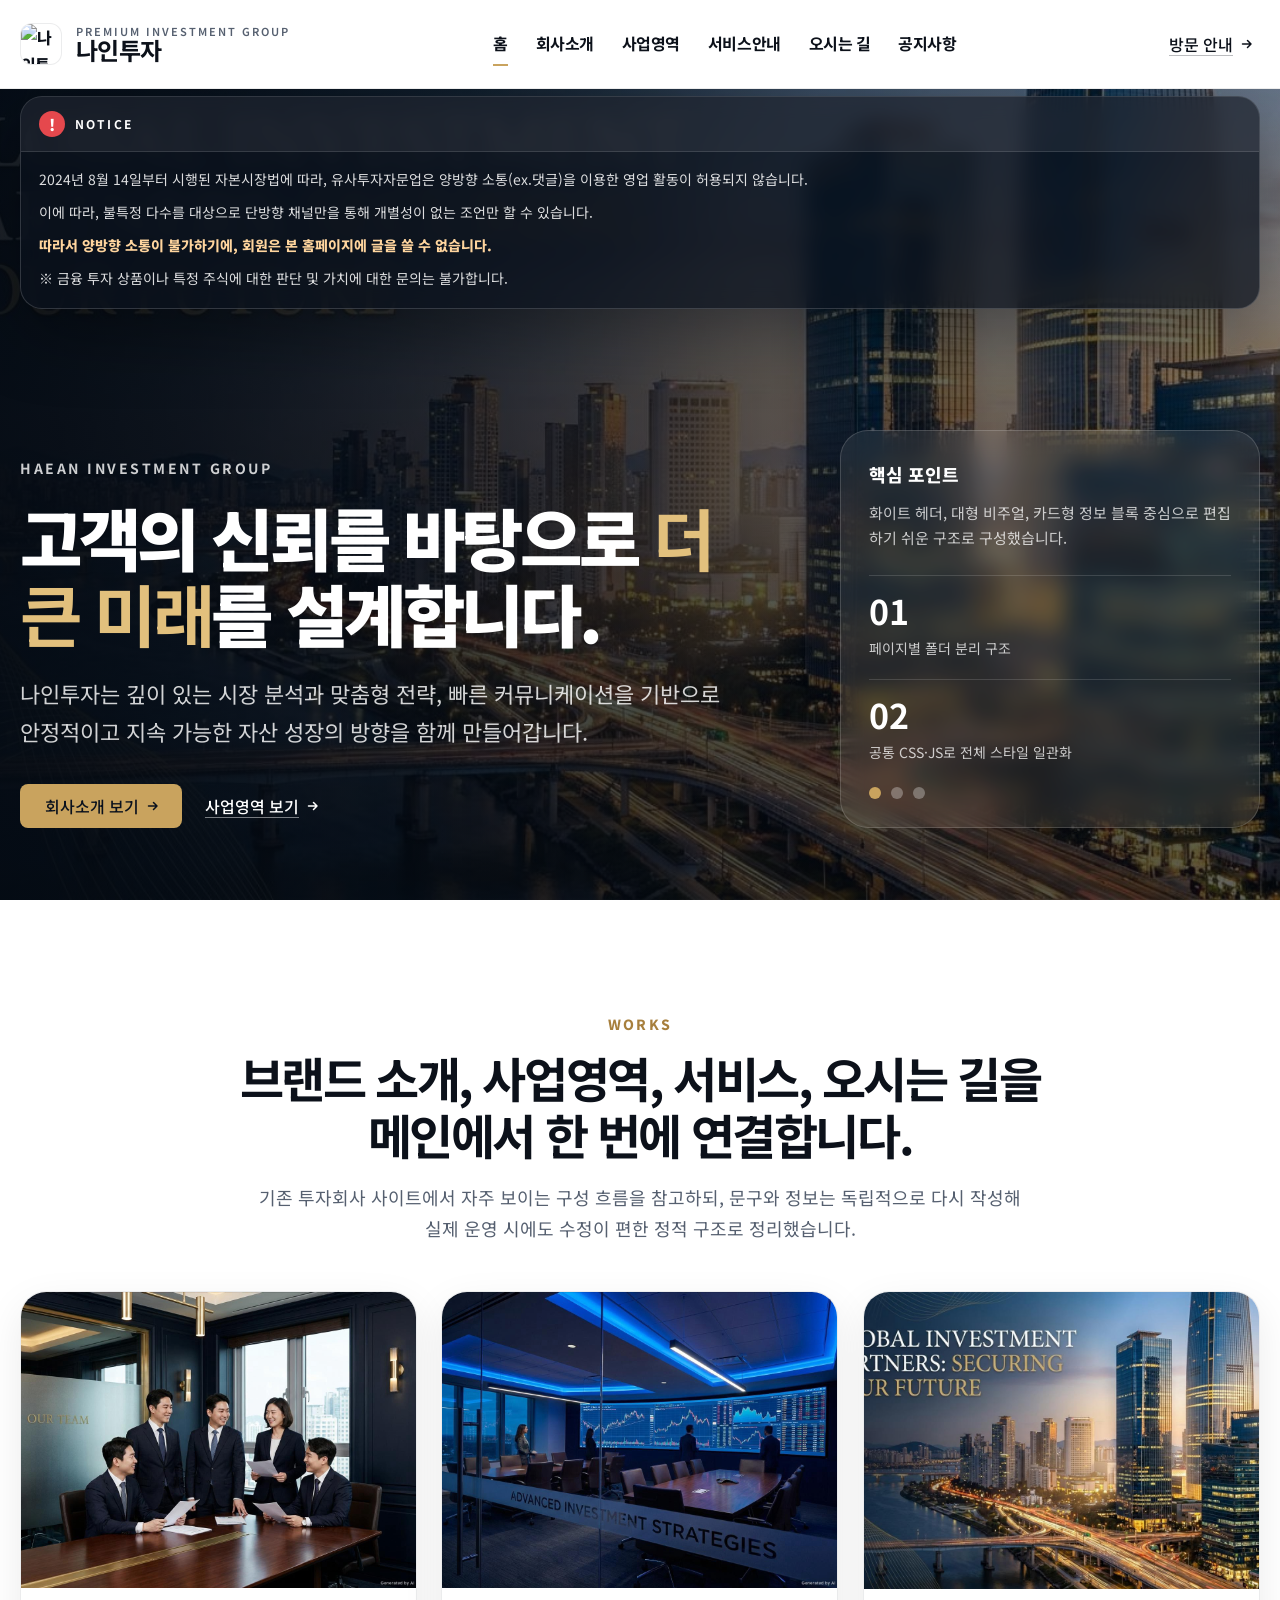
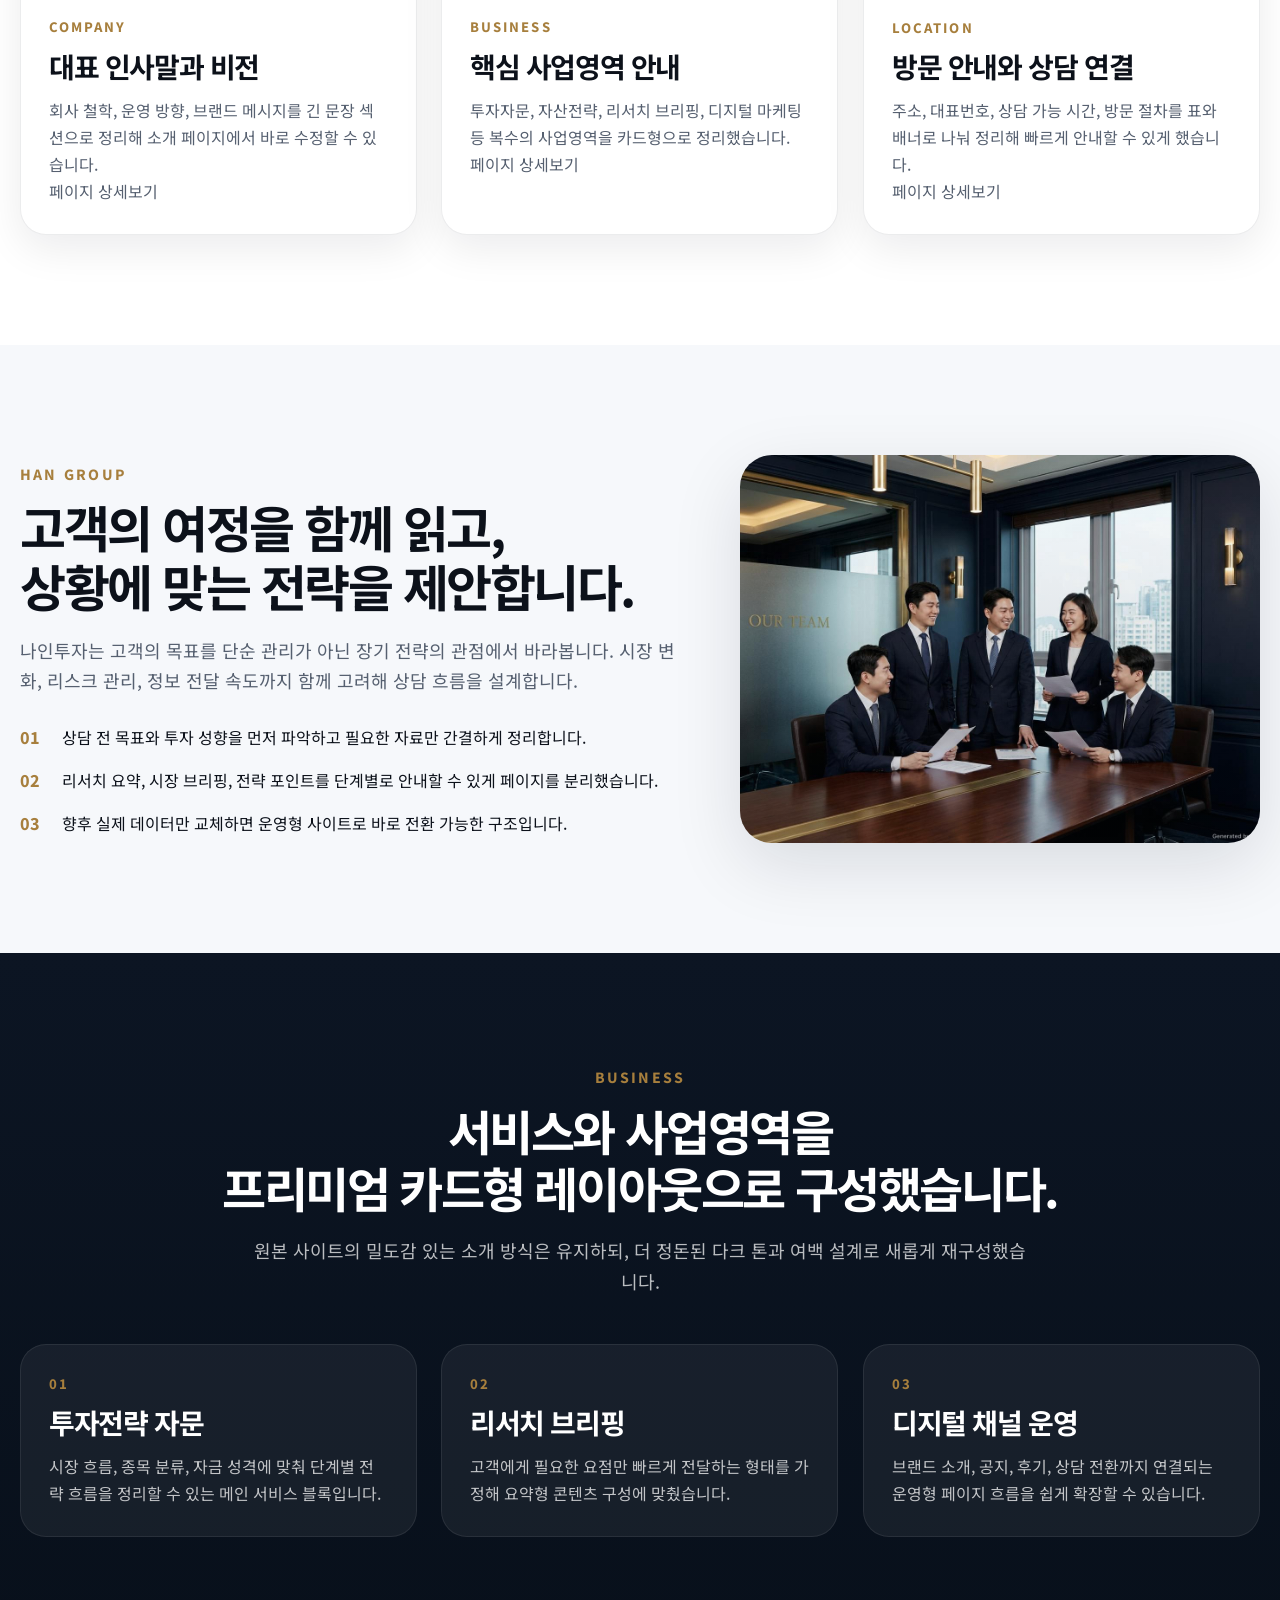
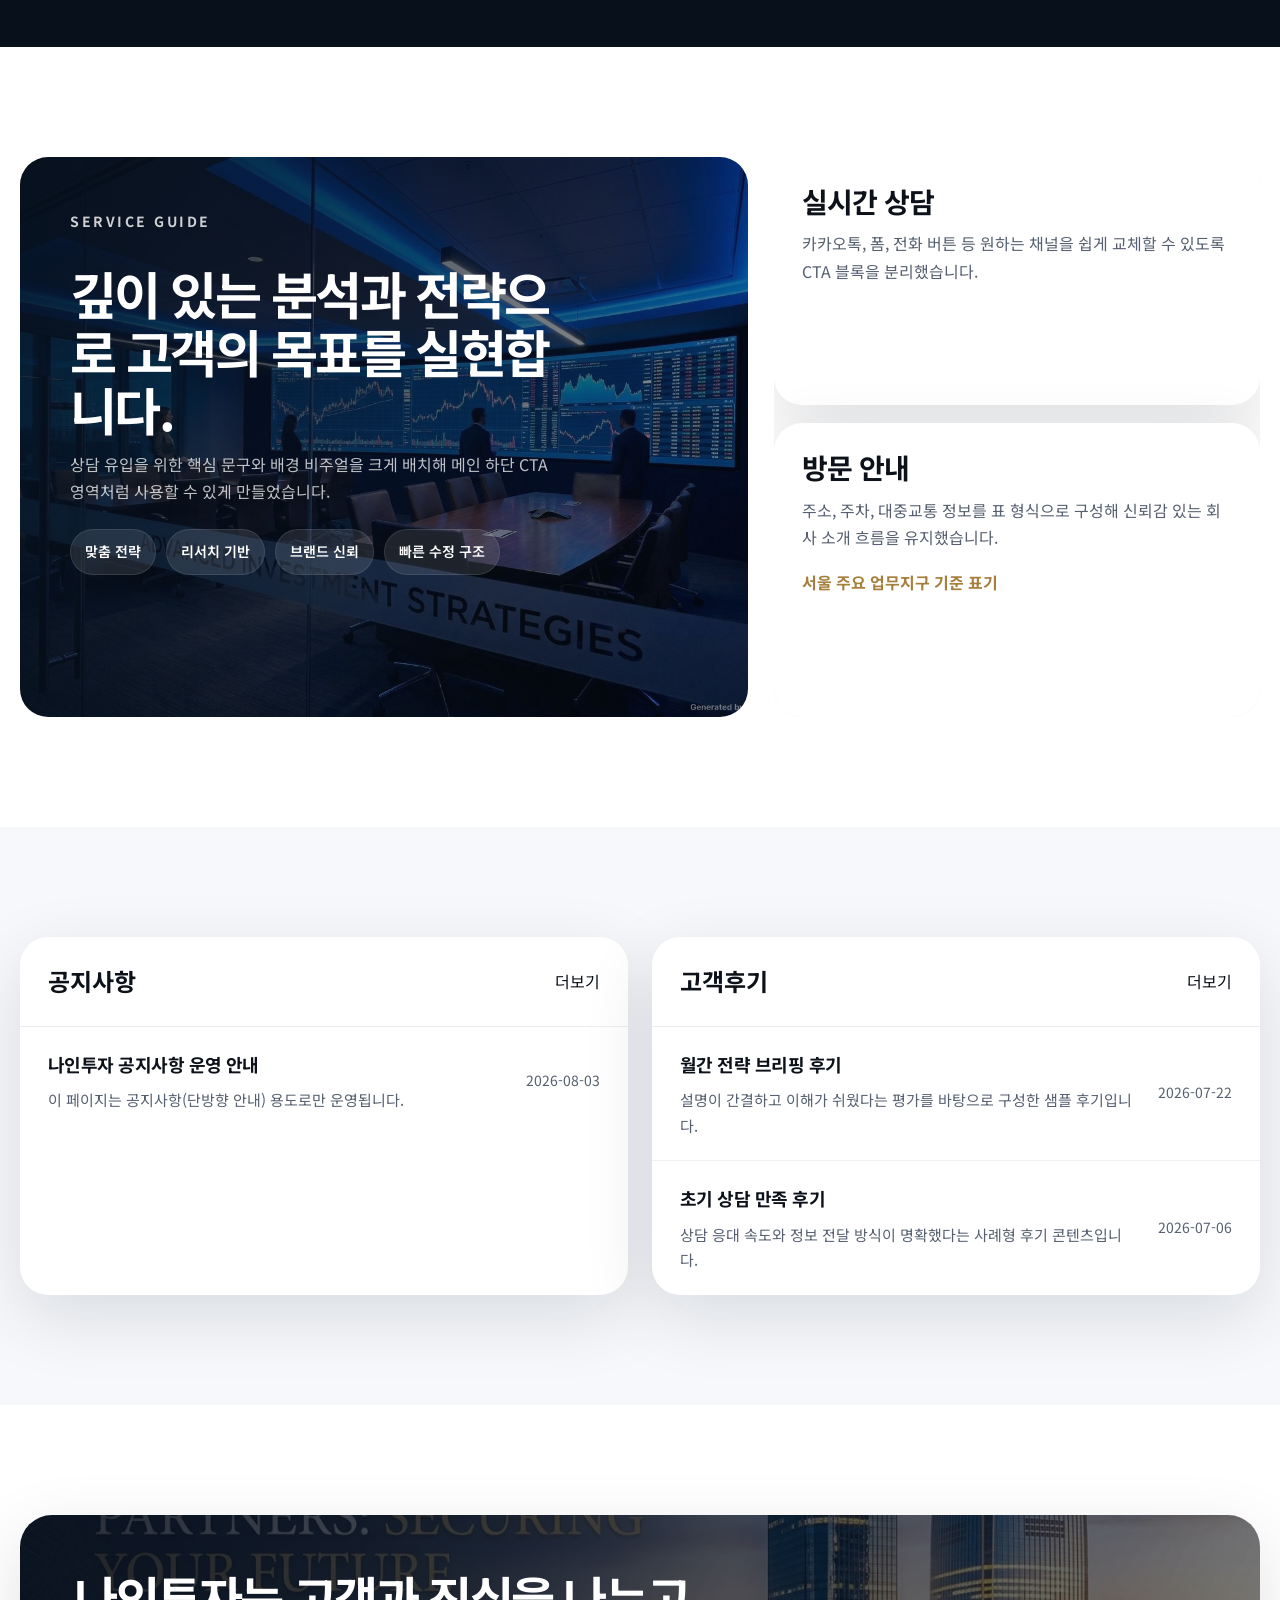
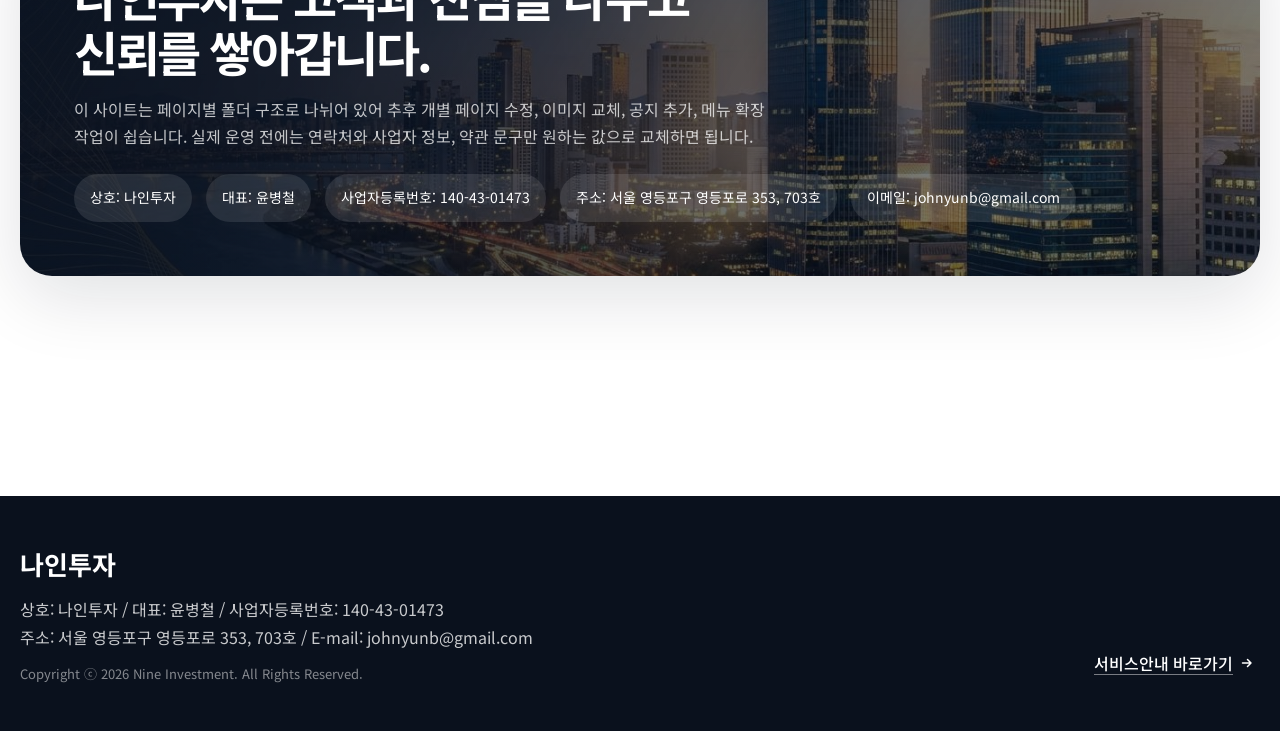
==== commit 586aa9a8: "Apply taste-skill buttons, fill company info, fix first-screen notice - Buttons restyled per Leonxln" ====
--- a/index.html
+++ b/index.html
@@ -52,7 +52,10 @@
               <strong data-pinned-title>NOTICE</strong>
             </div>
             <div class="notice-float__body" data-pinned-body>
-              <p>공지 내용을 불러오는 중입니다.</p>
+              <p>2024년 8월 14일부터 시행된 자본시장법에 따라, 유사투자자문업은 양방향 소통(ex.댓글)을 이용한 영업 활동이 허용되지 않습니다.</p>
+              <p>이에 따라, 불특정 다수를 대상으로 단방향 채널만을 통해 개별성이 없는 조언만 할 수 있습니다.</p>
+              <p class="notice-float__em">따라서 양방향 소통이 불가하기에, 회원은 본 홈페이지에 글을 쓸 수 없습니다.</p>
+              <p>※ 금융 투자 상품이나 특정 주식에 대한 판단 및 가치에 대한 문의는 불가합니다.</p>
             </div>
           </div>
         </div>
@@ -67,7 +70,7 @@
             안정적이고 지속 가능한 자산 성장의 방향을 함께 만들어갑니다.
           </p>
           <div class="hero__actions">
-            <a class="pill pill--ghost" href="./pages/about/index.html">회사소개 보기</a>
+            <a class="pill pill--primary" href="./pages/about/index.html">회사소개 보기</a>
             <a class="pill pill--ghost" href="./pages/business/index.html">사업영역 보기</a>
           </div>
         </div>
@@ -83,10 +86,6 @@
             <div class="hero__stat">
               <strong>02</strong>
               <span>공통 CSS·JS로 전체 스타일 일관화</span>
-            </div>
-            <div class="hero__stat">
-              <strong>03</strong>
-              <span>번호 표기는 모두 0000 기준으로 정리</span>
             </div>
           </div>
           <div class="hero__dots" aria-label="메인 비주얼 전환 버튼">
@@ -219,7 +218,6 @@
             <article class="mini-card">
               <h4>실시간 상담</h4>
               <p>카카오톡, 폼, 전화 버튼 등 원하는 채널을 쉽게 교체할 수 있도록 CTA 블록을 분리했습니다.</p>
-              <strong>대표번호 0000-0000</strong>
             </article>
             <article class="mini-card">
               <h4>방문 안내</h4>
@@ -286,9 +284,10 @@
           </p>
           <div class="contact-banner__meta">
             <span>상호: 나인투자</span>
-            <span>사업자등록번호: 000-00-00000</span>
-            <span>대표번호: 0000-0000</span>
-            <span>이메일: info@nine-invest.co.kr</span>
+            <span>대표: 윤병철</span>
+            <span>사업자등록번호: 140-43-01473</span>
+            <span>주소: 서울 영등포구 영등포로 353, 703호</span>
+            <span>이메일: johnyunb@gmail.com</span>
           </div>
         </div>
       </div>
@@ -299,8 +298,8 @@
     <div class="container site-footer__inner">
       <div>
         <h2>나인투자</h2>
-        <p>주소: 서울시 영등포구 금융로 000, 11F / 상호: 나인투자 / 사업자등록번호: 000-00-00000</p>
-        <p>Tel: 0000-0000 / Fax: 00-000-0000 / E-mail: info@nine-invest.co.kr</p>
+        <p>상호: 나인투자 / 대표: 윤병철 / 사업자등록번호: 140-43-01473</p>
+        <p>주소: 서울 영등포구 영등포로 353, 703호 / E-mail: johnyunb@gmail.com</p>
         <small>Copyright ⓒ <span data-current-year></span> Nine Investment. All Rights Reserved.</small>
       </div>
       <a class="pill pill--ghost" href="./pages/service/index.html">서비스안내 바로가기</a>
--- a/assets/css/style.css
+++ b/assets/css/style.css
@@ -226,37 +226,98 @@
   gap: 12px;
 }
 
+/* 버튼 · taste-skill (Leonxlnx/taste-skill) 기준
+   - data-buttons="arrow" 모양: 주 버튼만 색을 채우고 끝에 화살표, 보조 버튼은 밑줄 글자 링크 + 화살표
+   - 버튼 한 쌍만 사용(주/보조). 그라데이션·그림자·유령 버튼 없음
+   - 높이 44px, 글자 16px, 좌우 24px, 모서리 8px(soft)
+   - 마우스 올림: 색 한 단계 + 화살표 3px 이동 / 누름: 1px 내려가며 살짝 작아짐 */
 .pill {
+  --btn-ease: cubic-bezier(.2, .8, .2, 1);
+  --btn-dur: 180ms;
+  --btn-glyph: url("data:image/svg+xml,%3Csvg xmlns='http://www.w3.org/2000/svg' viewBox='0 0 12 12'%3E%3Cpath d='M1.5 6h8.5M6.5 2.5 10 6l-3.5 3.5' fill='none' stroke='black' stroke-width='1.5' stroke-linecap='round' stroke-linejoin='round'/%3E%3C/svg%3E");
   display: inline-flex;
   align-items: center;
+  justify-content: center;
   gap: 8px;
-  min-height: 48px;
-  padding: 0 18px;
-  border-radius: 999px;
-  font-weight: 700;
+  height: 44px;
+  padding: 0 24px;
+  border-radius: 8px;
   border: 1px solid transparent;
-  transition: transform 0.2s ease, background 0.2s ease, color 0.2s ease, border-color 0.2s ease, box-shadow 0.2s ease;
-  will-change: transform;
-}
-
-.pill:hover {
-  transform: translateY(-1px);
-}
-
+  font-size: 16px;
+  font-weight: 500;
+  line-height: 1;
+  white-space: nowrap;
+  cursor: pointer;
+  transition: background-color var(--btn-dur) var(--btn-ease), color var(--btn-dur) var(--btn-ease),
+    border-color var(--btn-dur) var(--btn-ease), text-decoration-color var(--btn-dur) var(--btn-ease);
+}
+
+/* 주 버튼: 화면마다 하나만 채운 색(나인 금색 + 짙은 글자) */
 .pill--primary {
-  background: linear-gradient(135deg, #102a45, #c9a35e);
+  background: var(--primary);
+  color: var(--surface-dark);
+}
+
+.pill--primary:hover {
+  background: color-mix(in oklab, var(--primary) 86%, var(--text));
+}
+
+/* 보조 버튼: 버튼 높이의 밑줄 글자 링크 */
+.pill--ghost {
+  background: none;
+  color: var(--text);
+  padding-inline: 8px;
+  text-decoration: underline;
+  text-underline-offset: 4px;
+  text-decoration-color: rgba(12, 17, 26, 0.28);
+}
+
+.pill--ghost:hover {
+  text-decoration-color: currentColor;
+}
+
+/* 사진 위·어두운 바닥글 위의 보조 버튼 */
+.hero .pill--ghost,
+.site-footer .pill--ghost {
   color: #fff;
-  box-shadow: 0 14px 30px rgba(16, 42, 69, 0.2);
-}
-
-.pill--ghost {
-  border-color: rgba(17, 17, 17, 0.12);
-  color: #1a1a1a;
-  background: #fff;
+  text-decoration-color: rgba(255, 255, 255, 0.45);
+}
+
+/* 화살표: 글꼴과 상관없이 같은 모양으로 그림 */
+.pill::after {
+  content: '';
+  flex: none;
+  width: 12px;
+  height: 12px;
+  margin-right: -2px;
+  background: currentColor;
+  -webkit-mask: var(--btn-glyph) center / contain no-repeat;
+  mask: var(--btn-glyph) center / contain no-repeat;
+  transition: transform var(--btn-dur) var(--btn-ease);
+}
+
+@media (hover: hover) and (pointer: fine) {
+  .pill:hover::after {
+    transform: translateX(3px);
+  }
 }
 
 .pill:active {
-  transform: translateY(0) scale(0.99);
+  transform: translateY(1px) scale(0.985);
+}
+
+/* 키보드 포커스: 바로 보이는 고리 */
+.pill:focus-visible {
+  outline: 2px solid var(--accent);
+  outline-offset: 3px;
+  box-shadow: none;
+  border-radius: 8px;
+}
+
+.pill:disabled {
+  opacity: 0.5;
+  cursor: not-allowed;
+  transform: none;
 }
 
 .hero {
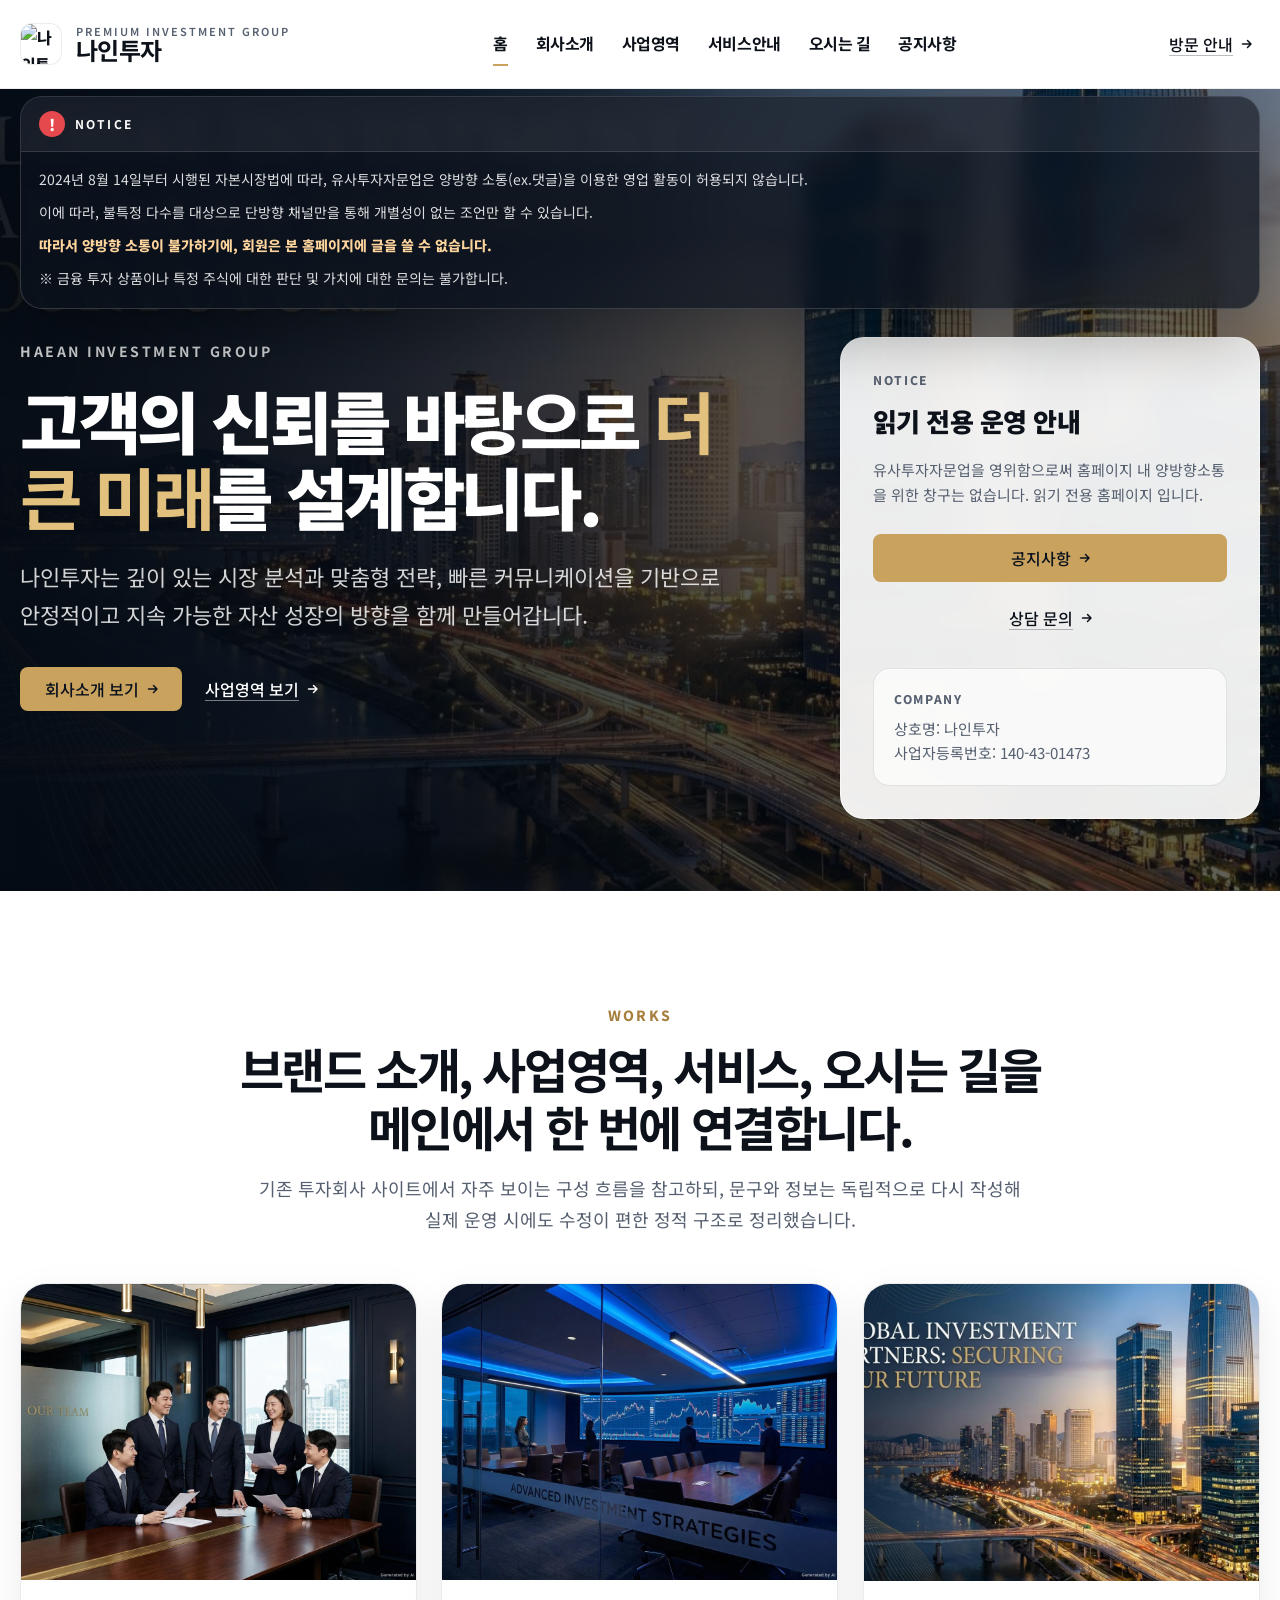
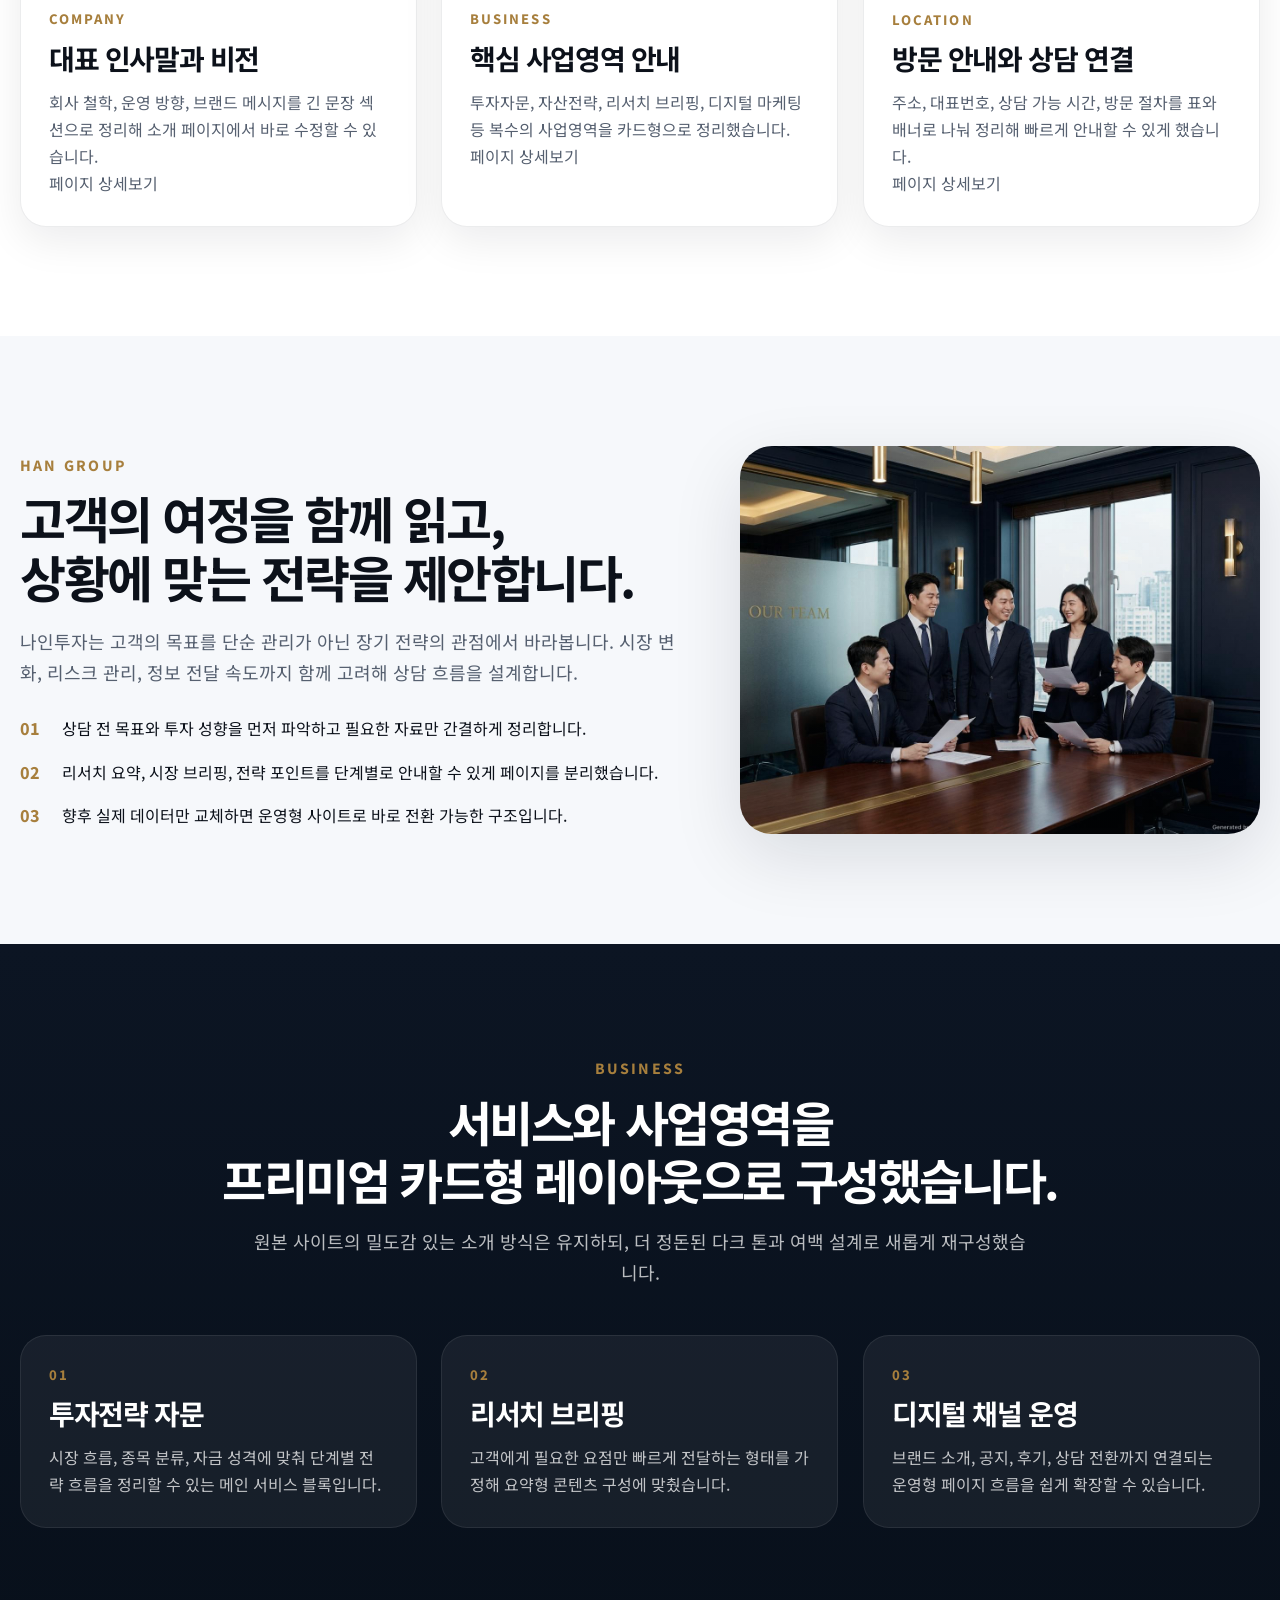
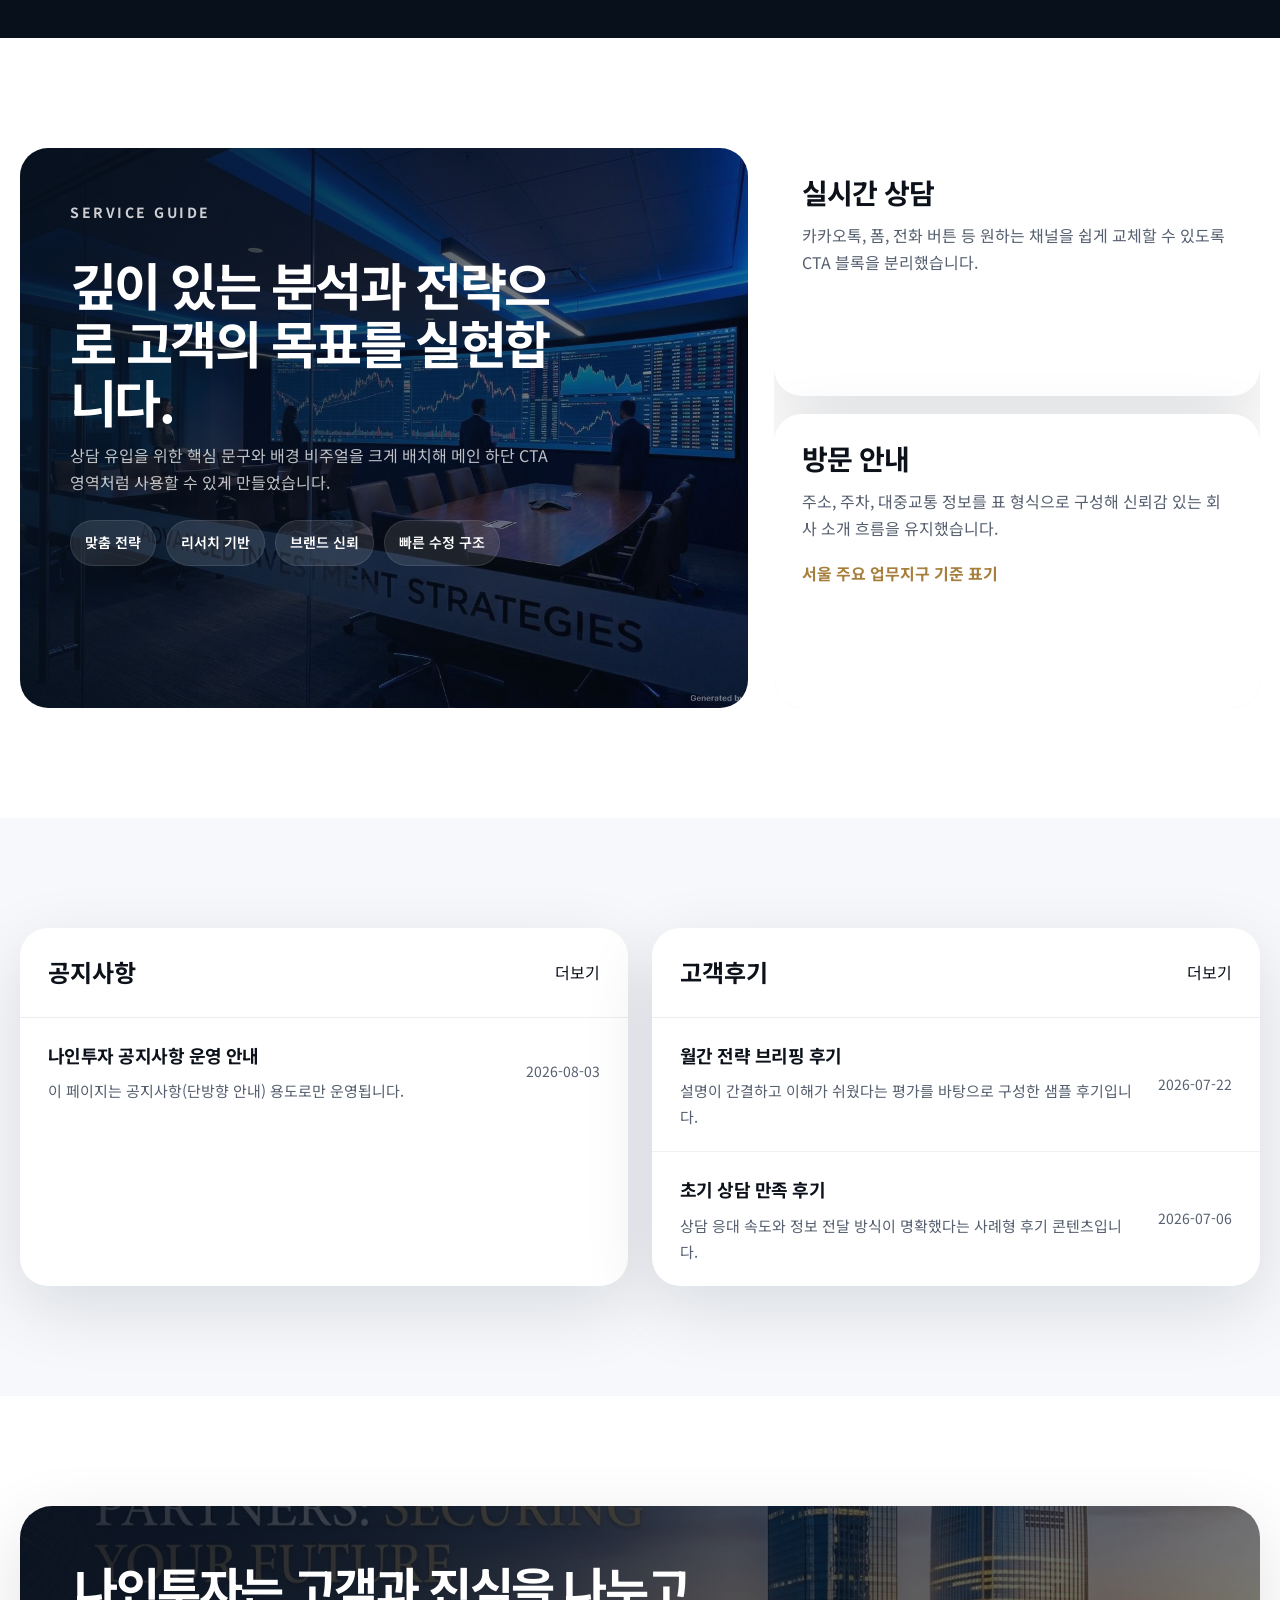
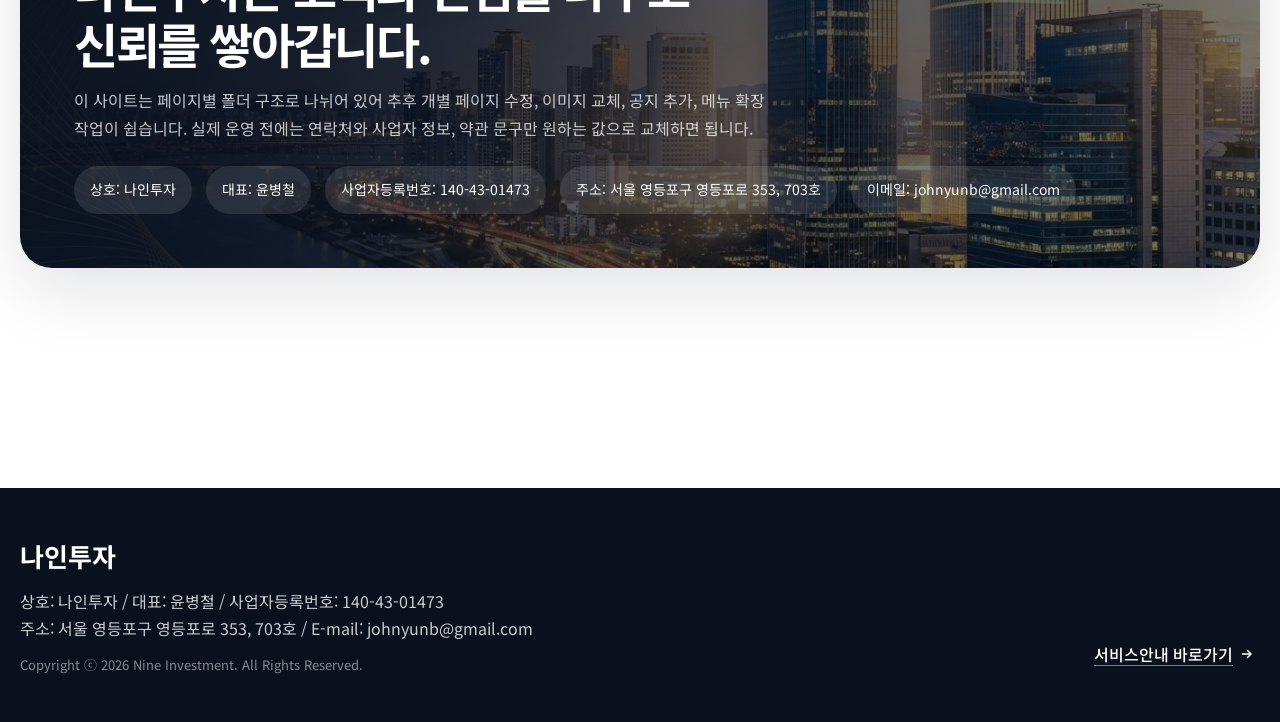
==== commit b39c112c: "Replace hero side panel with read-only notice card Same card as the Malone site: read-only notice, l" ====
--- a/index.html
+++ b/index.html
@@ -75,23 +75,18 @@
           </div>
         </div>
 
-        <aside class="hero__panel">
-          <h2>핵심 포인트</h2>
-          <p>화이트 헤더, 대형 비주얼, 카드형 정보 블록 중심으로 편집하기 쉬운 구조로 구성했습니다.</p>
-          <div class="hero__stats">
-            <div class="hero__stat">
-              <strong>01</strong>
-              <span>페이지별 폴더 분리 구조</span>
-            </div>
-            <div class="hero__stat">
-              <strong>02</strong>
-              <span>공통 CSS·JS로 전체 스타일 일관화</span>
-            </div>
-          </div>
-          <div class="hero__dots" aria-label="메인 비주얼 전환 버튼">
-            <button class="hero__dot is-active" type="button" aria-label="첫 번째 슬라이드"></button>
-            <button class="hero__dot" type="button" aria-label="두 번째 슬라이드"></button>
-            <button class="hero__dot" type="button" aria-label="세 번째 슬라이드"></button>
+        <aside class="hero__panel hero__panel--light">
+          <div class="hero__panel-eyebrow">NOTICE</div>
+          <h2>읽기 전용 운영 안내</h2>
+          <p>유사투자자문업을 영위함으로써 홈페이지 내 양방향소통을 위한 창구는 없습니다. 읽기 전용 홈페이지 입니다.</p>
+          <div class="hero__panel-actions">
+            <a class="pill pill--primary" href="./pages/news/index.html">공지사항</a>
+            <a class="pill pill--ghost" href="./pages/service/index.html">상담 문의</a>
+          </div>
+          <div class="hero__panel-company">
+            <div class="hero__panel-eyebrow">COMPANY</div>
+            <p>상호명: 나인투자</p>
+            <p>사업자등록번호: 140-43-01473</p>
           </div>
         </aside>
       </div>
--- a/assets/css/style.css
+++ b/assets/css/style.css
@@ -322,7 +322,7 @@
 
 .hero {
   position: relative;
-  min-height: 100vh;
+  min-height: auto;
   color: #fff;
   background: var(--surface-dark);
   overflow: hidden;
@@ -372,9 +372,9 @@
   display: grid;
   grid-template-columns: minmax(0, 1.15fr) minmax(320px, 420px);
   gap: 44px;
-  align-items: end;
-  min-height: 100vh;
-  padding: 100px 0 72px;
+  align-items: start;
+  min-height: auto;
+  padding: 28px 0 72px;
 }
 
 .hero__eyebrow {
@@ -434,6 +434,69 @@
   font-size: 15px;
 }
 
+/* 첫 화면 오른쪽 안내 카드(밝은 카드) */
+.hero__panel--light {
+  padding: 32px;
+  border-radius: 24px;
+  border: 1px solid rgba(255, 255, 255, 0.6);
+  background: rgba(255, 255, 255, 0.92);
+  color: var(--text);
+}
+
+.hero__panel--light h2 {
+  margin: 8px 0 14px;
+  font-size: 26px;
+  font-weight: 900;
+  letter-spacing: -0.02em;
+  color: var(--text);
+}
+
+.hero__panel--light p {
+  color: var(--text-soft);
+  font-size: 15px;
+  line-height: 1.7;
+}
+
+.hero__panel-eyebrow {
+  font-size: 12px;
+  font-weight: 800;
+  letter-spacing: 0.14em;
+  color: var(--text-soft);
+}
+
+.hero__panel-actions {
+  display: grid;
+  gap: 12px;
+  margin-top: 26px;
+}
+
+.hero__panel-actions .pill {
+  width: 100%;
+  height: 48px;
+}
+
+.hero__panel--light .pill--ghost {
+  color: var(--text);
+  text-decoration-color: rgba(12, 17, 26, 0.28);
+}
+
+.hero__panel-company {
+  margin-top: 26px;
+  padding: 20px;
+  border-radius: 16px;
+  border: 1px solid var(--line);
+  background: rgba(255, 255, 255, 0.7);
+}
+
+.hero__panel-company .hero__panel-eyebrow {
+  margin-bottom: 8px;
+}
+
+.hero__panel-company p {
+  font-size: 15px;
+  line-height: 1.6;
+}
+
 .hero__stats {
   display: grid;
   gap: 18px;
@@ -477,10 +540,7 @@
 }
 
 .notice-float {
-  position: absolute;
-  left: 0;
-  right: 0;
-  top: 0;
+  position: relative;
   z-index: 2;
   padding-top: 96px; /* fixed header 높이 고려 */
   pointer-events: none;
@@ -1277,7 +1337,7 @@
 
   .hero__grid {
     min-height: auto;
-    padding: 88px 0 48px;
+    padding: 20px 0 48px;
   }
 
   .hero__panel,
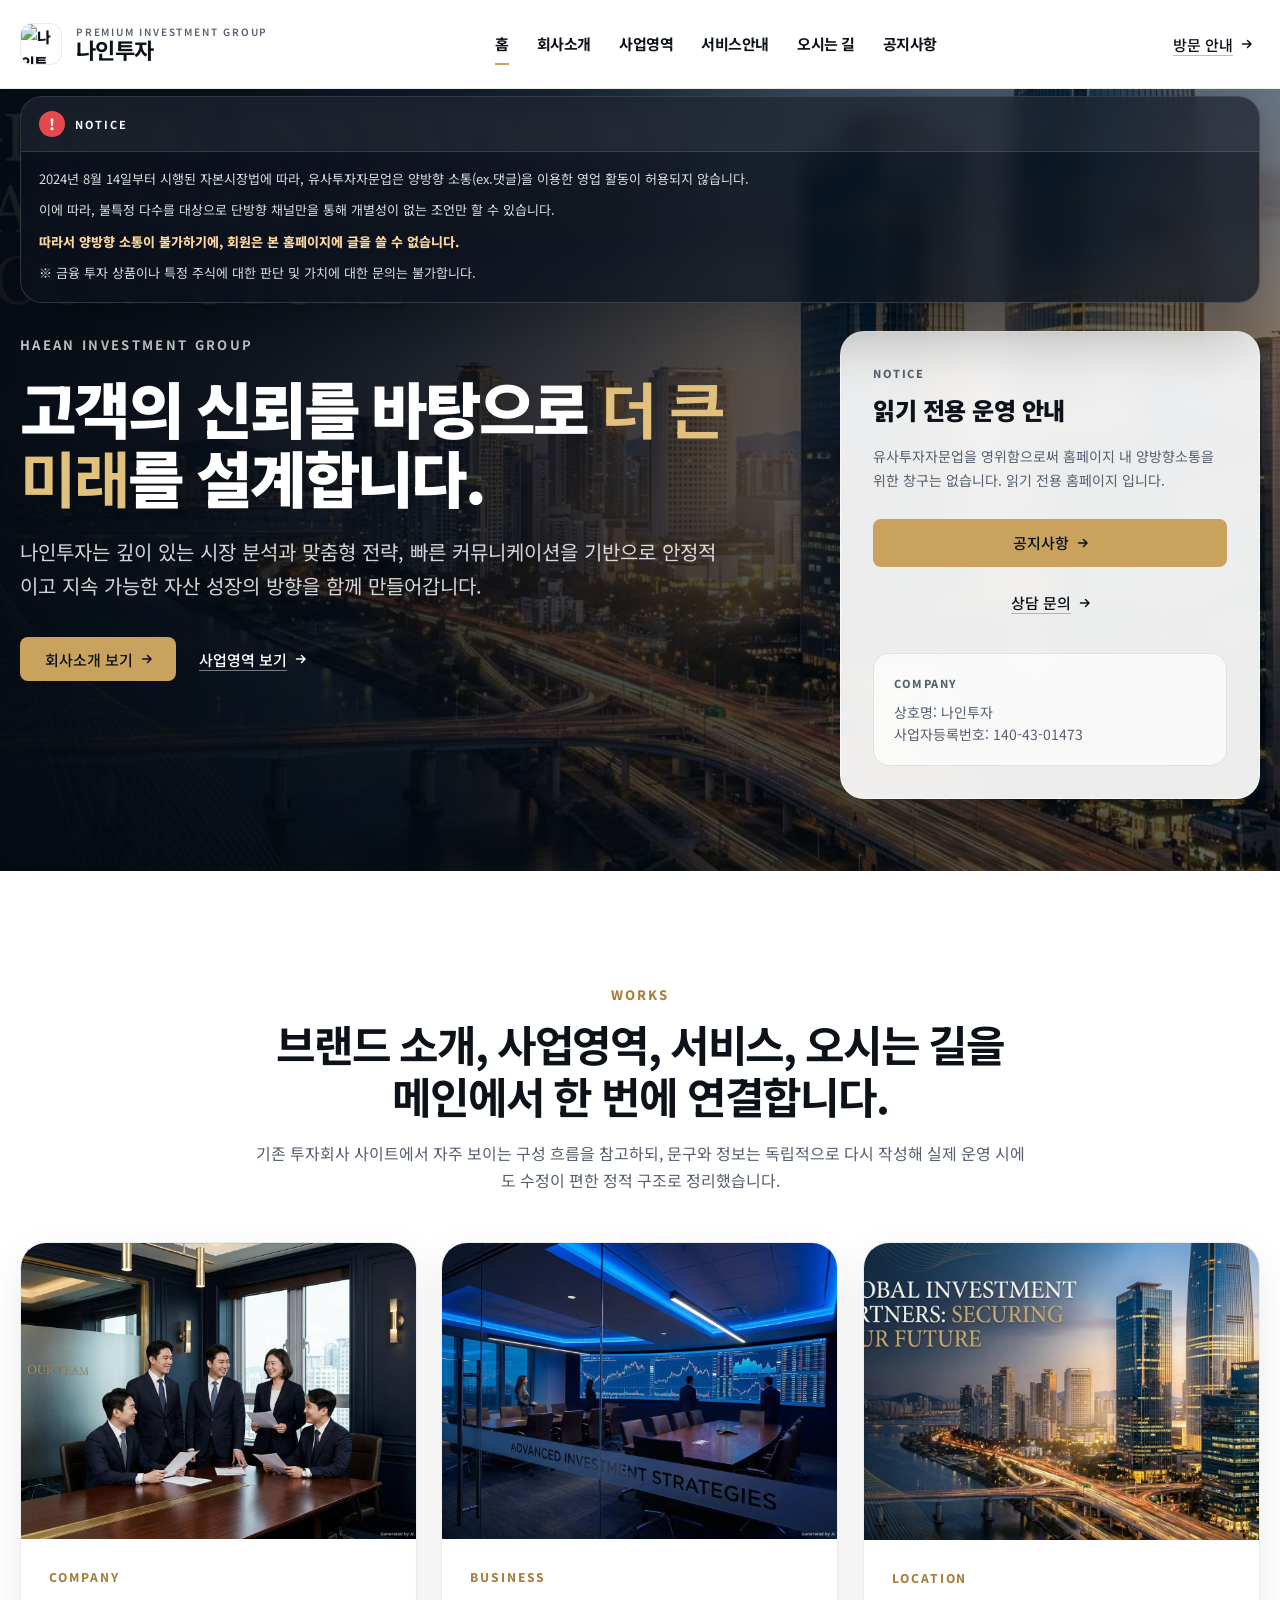
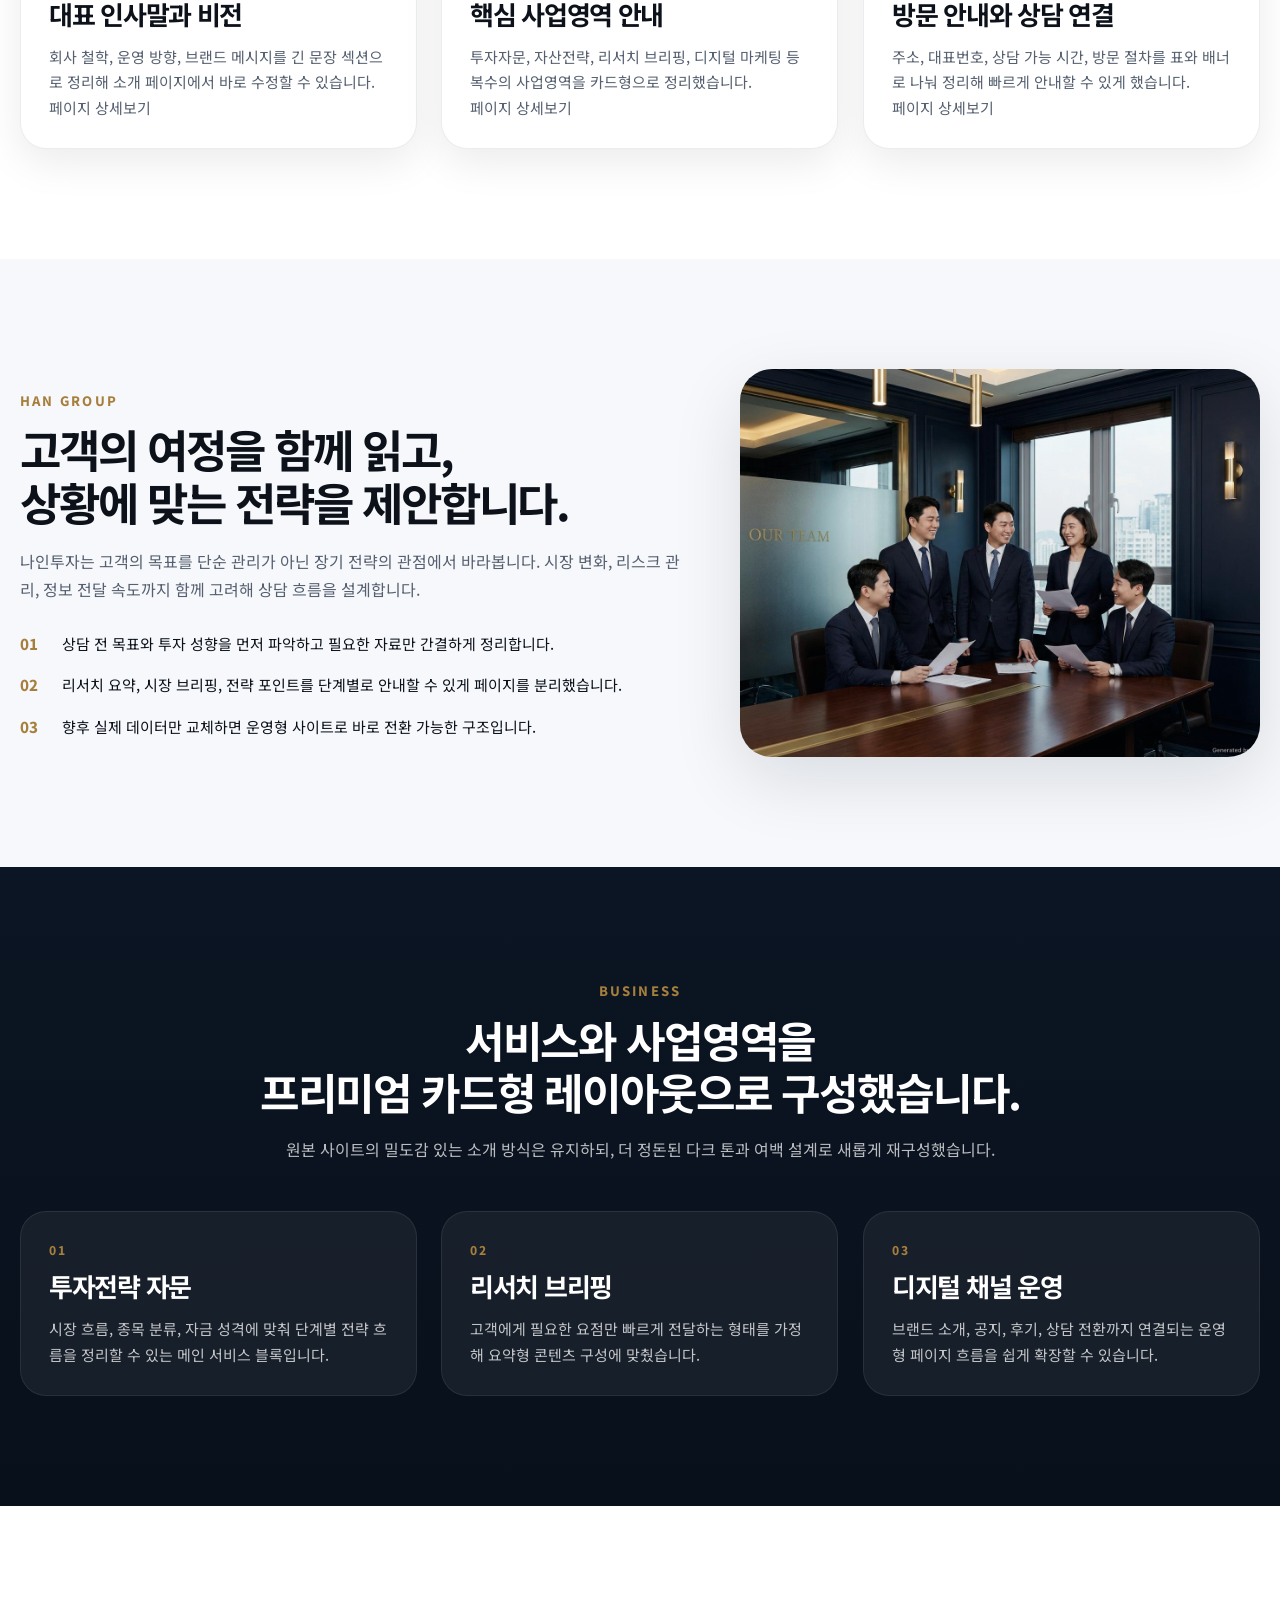
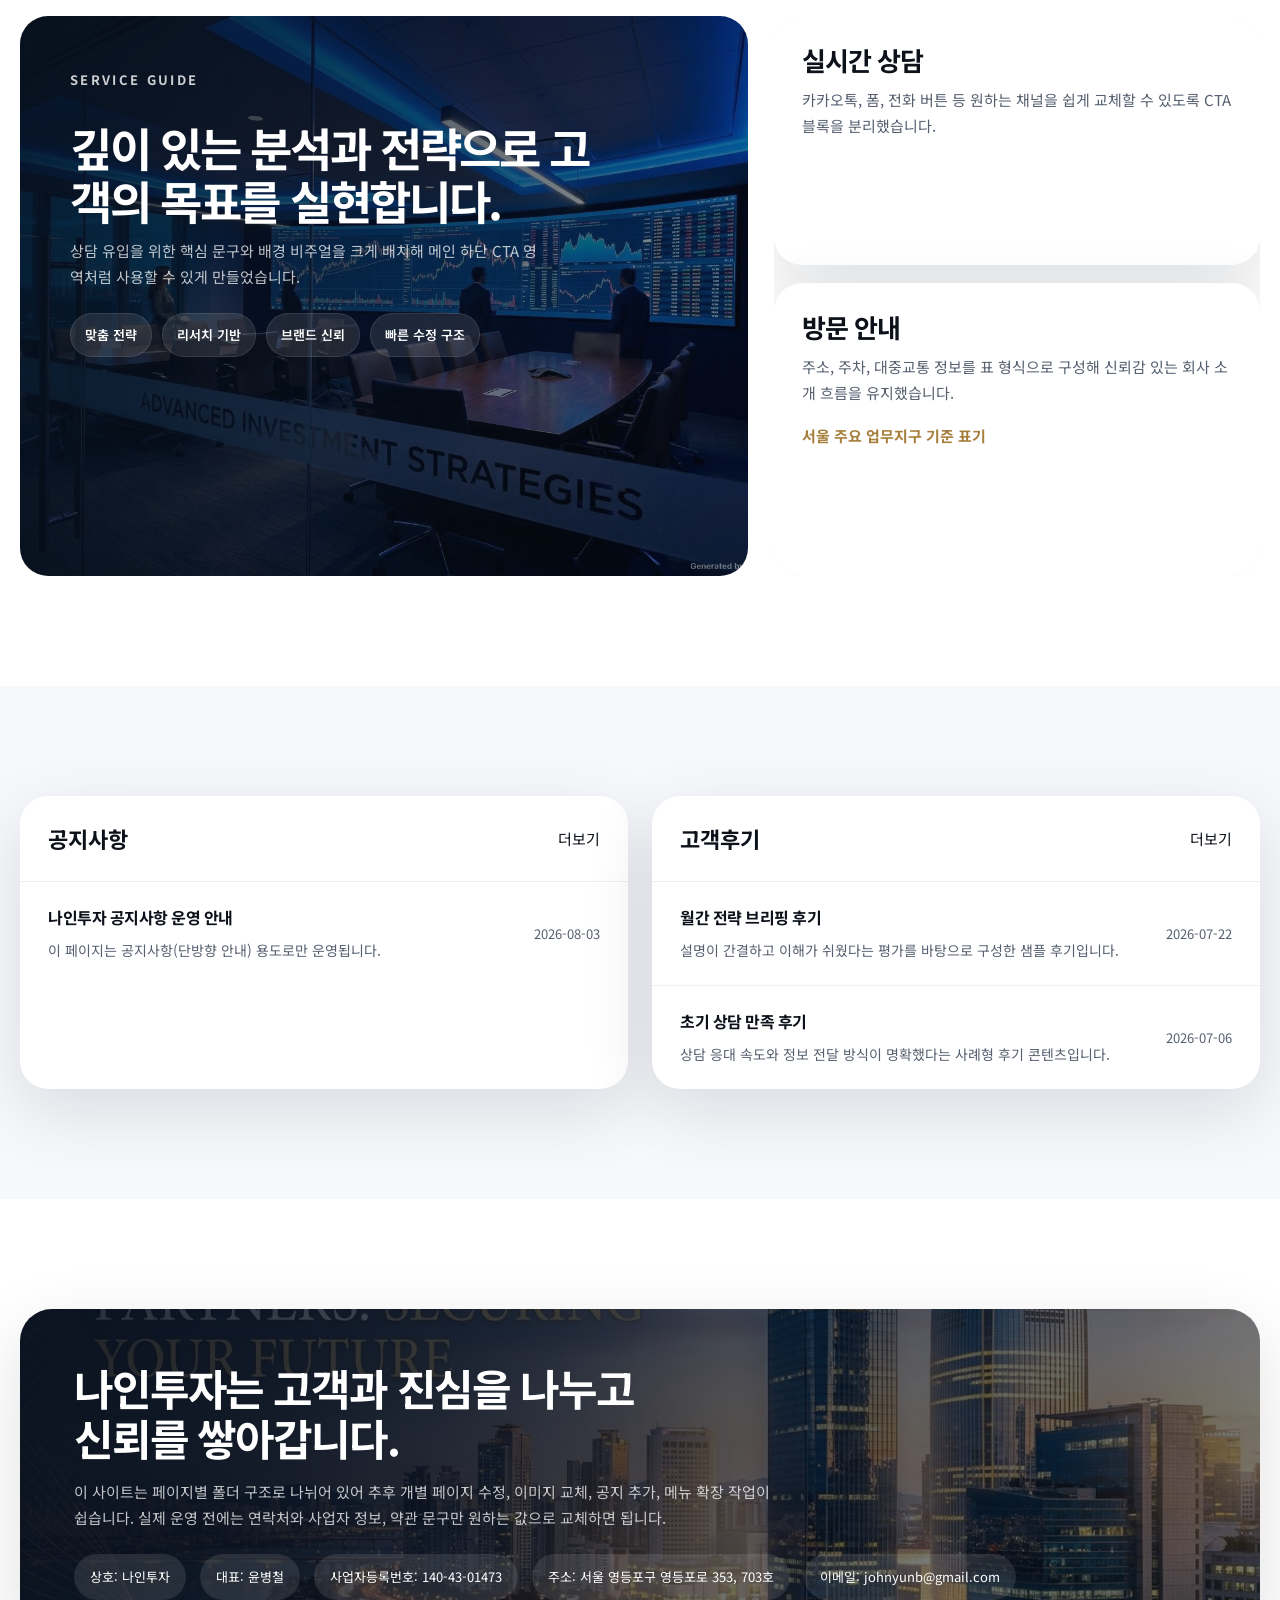
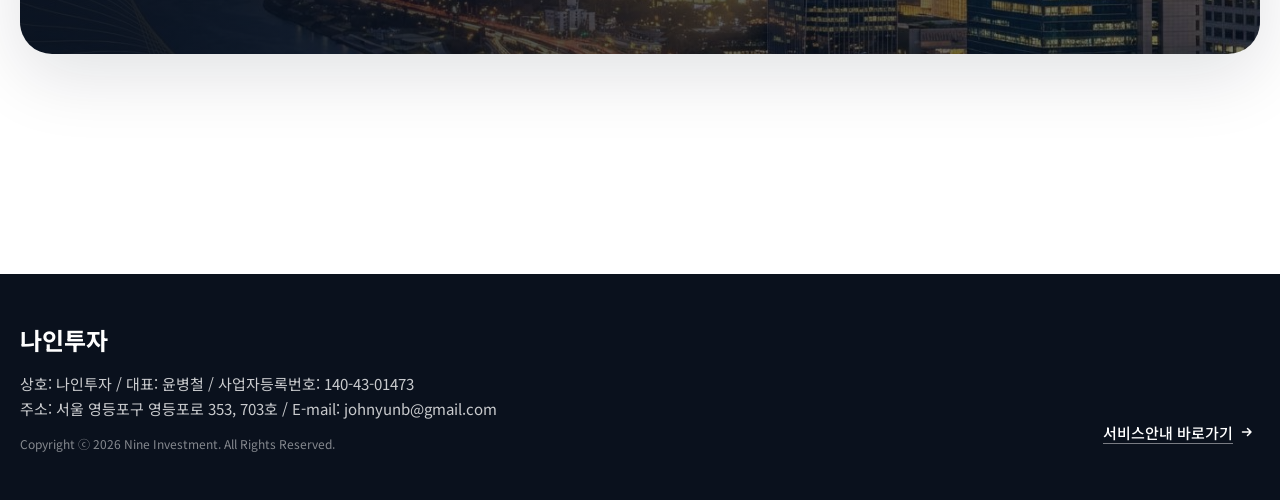
==== commit 1bfc02b6: "Fix notices API 500, GitHub path, favicon and sub-tab state - vercel.json: bundle data/notices.json " ====
--- a/index.html
+++ b/index.html
@@ -7,6 +7,7 @@
   <meta name="description" content="나인투자는 시장을 깊이 읽고 고객의 목표를 함께 설계하는 프리미엄 투자 파트너입니다.">
   <meta name="theme-color" content="#0a111d">
   <link rel="stylesheet" href="./assets/css/style.css">
+  <link rel="icon" href="./n-logo-core.svg" type="image/svg+xml">
 </head>
 <body>
   <header class="site-header">
--- a/assets/css/style.css
+++ b/assets/css/style.css
@@ -31,6 +31,7 @@
 
 body {
   margin: 0;
+  font-size: 15px;
   font-family: 'Noto Sans KR', -apple-system, BlinkMacSystemFont, 'Segoe UI', Roboto, sans-serif;
   color: var(--text);
   background: var(--bg);
@@ -123,14 +124,14 @@
 }
 
 .brand__name small {
-  font-size: 11px;
+  font-size: 10px;
   color: var(--text-soft);
   font-weight: 600;
   letter-spacing: 0.18em;
 }
 
 .brand__name strong {
-  font-size: 24px;
+  font-size: 22px;
 }
 
 .nav-toggle {
@@ -197,7 +198,7 @@
 
 .site-nav a {
   position: relative;
-  font-size: 16px;
+  font-size: 15px;
   font-weight: 700;
   letter-spacing: -0.03em;
 }
@@ -243,7 +244,7 @@
   padding: 0 24px;
   border-radius: 8px;
   border: 1px solid transparent;
-  font-size: 16px;
+  font-size: 15px;
   font-weight: 500;
   line-height: 1;
   white-space: nowrap;
@@ -380,7 +381,7 @@
 .hero__eyebrow {
   display: inline-block;
   margin-bottom: 18px;
-  font-size: 14px;
+  font-size: 13px;
   font-weight: 700;
   letter-spacing: 0.18em;
   color: rgba(255, 255, 255, 0.8);
@@ -389,7 +390,7 @@
 .hero h1 {
   margin: 0;
   max-width: 760px;
-  font-size: clamp(38px, 5.3vw, 76px);
+  font-size: clamp(34px, 4.8vw, 68px);
   line-height: 1.12;
   letter-spacing: -0.05em;
   font-weight: 900;
@@ -403,7 +404,7 @@
   margin: 24px 0 0;
   max-width: 700px;
   color: rgba(255, 255, 255, 0.82);
-  font-size: clamp(16px, 2vw, 22px);
+  font-size: clamp(14px, 1.8vw, 20px);
 }
 
 .hero__actions {
@@ -424,14 +425,14 @@
 
 .hero__panel h2 {
   margin: 0 0 10px;
-  font-size: 18px;
+  font-size: 16px;
   font-weight: 800;
 }
 
 .hero__panel p {
   margin: 0;
   color: rgba(255, 255, 255, 0.75);
-  font-size: 15px;
+  font-size: 14px;
 }
 
 /* 첫 화면 오른쪽 안내 카드(밝은 카드) */
@@ -445,7 +446,7 @@
 
 .hero__panel--light h2 {
   margin: 8px 0 14px;
-  font-size: 26px;
+  font-size: 24px;
   font-weight: 900;
   letter-spacing: -0.02em;
   color: var(--text);
@@ -453,12 +454,12 @@
 
 .hero__panel--light p {
   color: var(--text-soft);
-  font-size: 15px;
+  font-size: 14px;
   line-height: 1.7;
 }
 
 .hero__panel-eyebrow {
-  font-size: 12px;
+  font-size: 11px;
   font-weight: 800;
   letter-spacing: 0.14em;
   color: var(--text-soft);
@@ -493,7 +494,7 @@
 }
 
 .hero__panel-company p {
-  font-size: 15px;
+  font-size: 14px;
   line-height: 1.6;
 }
 
@@ -510,14 +511,14 @@
 
 .hero__stat strong {
   display: block;
-  font-size: 34px;
+  font-size: 30px;
   line-height: 1;
   margin-bottom: 6px;
 }
 
 .hero__stat span {
   color: rgba(255, 255, 255, 0.76);
-  font-size: 14px;
+  font-size: 13px;
 }
 
 .hero__dots {
@@ -578,13 +579,13 @@
 
 .notice-float__head strong {
   letter-spacing: 0.18em;
-  font-size: 12px;
+  font-size: 11px;
 }
 
 .notice-float__body {
   padding: 16px 18px 18px;
   color: rgba(255, 255, 255, 0.86);
-  font-size: 14px;
+  font-size: 13px;
   line-height: 1.65;
 }
 
@@ -623,14 +624,14 @@
   display: inline-block;
   margin-bottom: 12px;
   color: var(--primary-strong);
-  font-size: 14px;
+  font-size: 13px;
   font-weight: 800;
   letter-spacing: 0.16em;
 }
 
 .section-title h2 {
   margin: 0;
-  font-size: clamp(30px, 4vw, 48px);
+  font-size: clamp(27px, 3.6vw, 43px);
   line-height: 1.2;
   letter-spacing: -0.05em;
 }
@@ -639,7 +640,7 @@
   margin: 18px auto 0;
   max-width: 780px;
   color: var(--text-soft);
-  font-size: 18px;
+  font-size: 16px;
 }
 
 .section--dark .section-title p {
@@ -693,14 +694,14 @@
 
 .card__index {
   color: var(--primary-strong);
-  font-size: 13px;
+  font-size: 12px;
   font-weight: 800;
   letter-spacing: 0.16em;
 }
 
 .card h3 {
   margin: 10px 0 14px;
-  font-size: 28px;
+  font-size: 26px;
   line-height: 1.22;
   letter-spacing: -0.05em;
 }
@@ -742,7 +743,7 @@
 .split__content span {
   display: inline-block;
   margin-bottom: 10px;
-  font-size: 14px;
+  font-size: 13px;
   font-weight: 800;
   letter-spacing: 0.16em;
   color: var(--primary-strong);
@@ -750,7 +751,7 @@
 
 .split__content h2 {
   margin: 0;
-  font-size: clamp(32px, 4vw, 50px);
+  font-size: clamp(29px, 3.6vw, 45px);
   line-height: 1.18;
   letter-spacing: -0.05em;
 }
@@ -758,7 +759,7 @@
 .split__content p {
   margin: 20px 0 0;
   color: var(--text-soft);
-  font-size: 18px;
+  font-size: 16px;
 }
 
 .bullet-list {
@@ -816,7 +817,7 @@
 .showcase__main h3 {
   max-width: 520px;
   margin: 12px 0;
-  font-size: clamp(30px, 4vw, 54px);
+  font-size: clamp(27px, 3.6vw, 49px);
   line-height: 1.14;
   letter-spacing: -0.05em;
 }
@@ -839,7 +840,7 @@
   border-radius: 999px;
   background: rgba(255, 255, 255, 0.1);
   border: 1px solid rgba(255, 255, 255, 0.1);
-  font-size: 14px;
+  font-size: 13px;
   font-weight: 600;
 }
 
@@ -857,7 +858,7 @@
 
 .mini-card h4 {
   margin: 0 0 12px;
-  font-size: 28px;
+  font-size: 26px;
   line-height: 1.2;
   letter-spacing: -0.04em;
 }
@@ -906,7 +907,7 @@
 
 .news-list__head h3 {
   margin: 0;
-  font-size: 24px;
+  font-size: 22px;
 }
 
 .news-list__items {
@@ -929,13 +930,13 @@
 }
 
 .news-list__items strong {
-  font-size: 18px;
+  font-size: 16px;
   letter-spacing: -0.03em;
 }
 
 .news-list__items span {
   color: var(--text-soft);
-  font-size: 14px;
+  font-size: 13px;
 }
 
 .news-list--dark .news-list__items li {
@@ -950,7 +951,7 @@
 .news-list__items p {
   margin: 8px 0 0;
   color: var(--text-soft);
-  font-size: 15px;
+  font-size: 14px;
 }
 
 .contact-banner {
@@ -965,7 +966,7 @@
 
 .contact-banner h2 {
   margin: 0;
-  font-size: clamp(28px, 4vw, 48px);
+  font-size: clamp(25px, 3.6vw, 43px);
   line-height: 1.16;
   letter-spacing: -0.05em;
 }
@@ -987,7 +988,7 @@
   padding: 12px 16px;
   border-radius: 999px;
   background: rgba(255, 255, 255, 0.1);
-  font-size: 14px;
+  font-size: 13px;
 }
 
 .sub-hero {
@@ -1016,14 +1017,14 @@
   display: inline-block;
   margin-bottom: 10px;
   letter-spacing: 0.16em;
-  font-size: 14px;
+  font-size: 13px;
   font-weight: 800;
   color: rgba(255, 255, 255, 0.82);
 }
 
 .sub-hero h1 {
   margin: 0;
-  font-size: clamp(36px, 5vw, 68px);
+  font-size: clamp(32px, 4.5vw, 61px);
   line-height: 1.1;
   letter-spacing: -0.05em;
 }
@@ -1032,7 +1033,7 @@
   max-width: 760px;
   margin: 18px 0 0;
   color: rgba(255, 255, 255, 0.78);
-  font-size: 18px;
+  font-size: 16px;
 }
 
 .page-nav {
@@ -1075,7 +1076,7 @@
 
 .content-block h2 {
   margin: 0 0 18px;
-  font-size: clamp(28px, 3.5vw, 44px);
+  font-size: clamp(25px, 3.1vw, 40px);
   line-height: 1.2;
   letter-spacing: -0.05em;
 }
@@ -1083,7 +1084,33 @@
 .content-block p {
   margin: 0;
   color: var(--text-soft);
-  font-size: 18px;
+  font-size: 16px;
+}
+
+/* 공지사항 페이지의 NOTICE 상자: 흰 바탕 위에서도 첫 화면처럼 보이게 */
+.content-block .notice-float__inner {
+  background: #121c2c;
+  border-color: #121c2c;
+  box-shadow: 0 14px 40px rgba(9, 18, 31, 0.18);
+  backdrop-filter: none;
+}
+
+.content-block .notice-float__head strong {
+  color: #fff;
+}
+
+.content-block .notice-float__body p {
+  margin: 0 0 10px;
+  color: rgba(255, 255, 255, 0.86);
+  font-size: 13px;
+}
+
+.content-block .notice-float__body p:last-child {
+  margin-bottom: 0;
+}
+
+.content-block .notice-float__body .notice-float__em {
+  color: #ffd59e;
 }
 
 .metric-grid {
@@ -1102,14 +1129,14 @@
 .metric strong {
   display: block;
   margin-bottom: 8px;
-  font-size: 38px;
+  font-size: 34px;
   line-height: 1;
   color: #0f2238;
 }
 
 .metric span {
   display: block;
-  font-size: 16px;
+  font-size: 15px;
   font-weight: 700;
 }
 
@@ -1142,12 +1169,12 @@
 th {
   width: 180px;
   background: #fafafa;
-  font-size: 15px;
+  font-size: 14px;
 }
 
 td {
   color: var(--text-soft);
-  font-size: 16px;
+  font-size: 15px;
 }
 
 .timeline {
@@ -1166,13 +1193,13 @@
 }
 
 .timeline__item strong {
-  font-size: 18px;
+  font-size: 16px;
   color: #0f2238;
 }
 
 .timeline__item h3 {
   margin: 0 0 8px;
-  font-size: 26px;
+  font-size: 24px;
   line-height: 1.22;
 }
 
@@ -1190,7 +1217,7 @@
 .quote-box p {
   margin: 0;
   color: #2b2b2b;
-  font-size: 24px;
+  font-size: 22px;
   line-height: 1.5;
   font-weight: 700;
 }
@@ -1215,7 +1242,7 @@
 
 .faq-item h3 {
   margin: 0 0 8px;
-  font-size: 22px;
+  font-size: 20px;
   line-height: 1.3;
 }
 
@@ -1240,7 +1267,7 @@
 .site-footer h2 {
   margin: 0 0 10px;
   color: #fff;
-  font-size: 26px;
+  font-size: 24px;
 }
 
 .site-footer p {
@@ -1250,7 +1277,7 @@
 .site-footer small {
   display: block;
   margin-top: 12px;
-  font-size: 13px;
+  font-size: 12px;
   color: rgba(255, 255, 255, 0.5);
 }
 
@@ -1328,7 +1355,7 @@
   }
 
   .brand__name strong {
-    font-size: 20px;
+    font-size: 18px;
   }
 
   .hero {
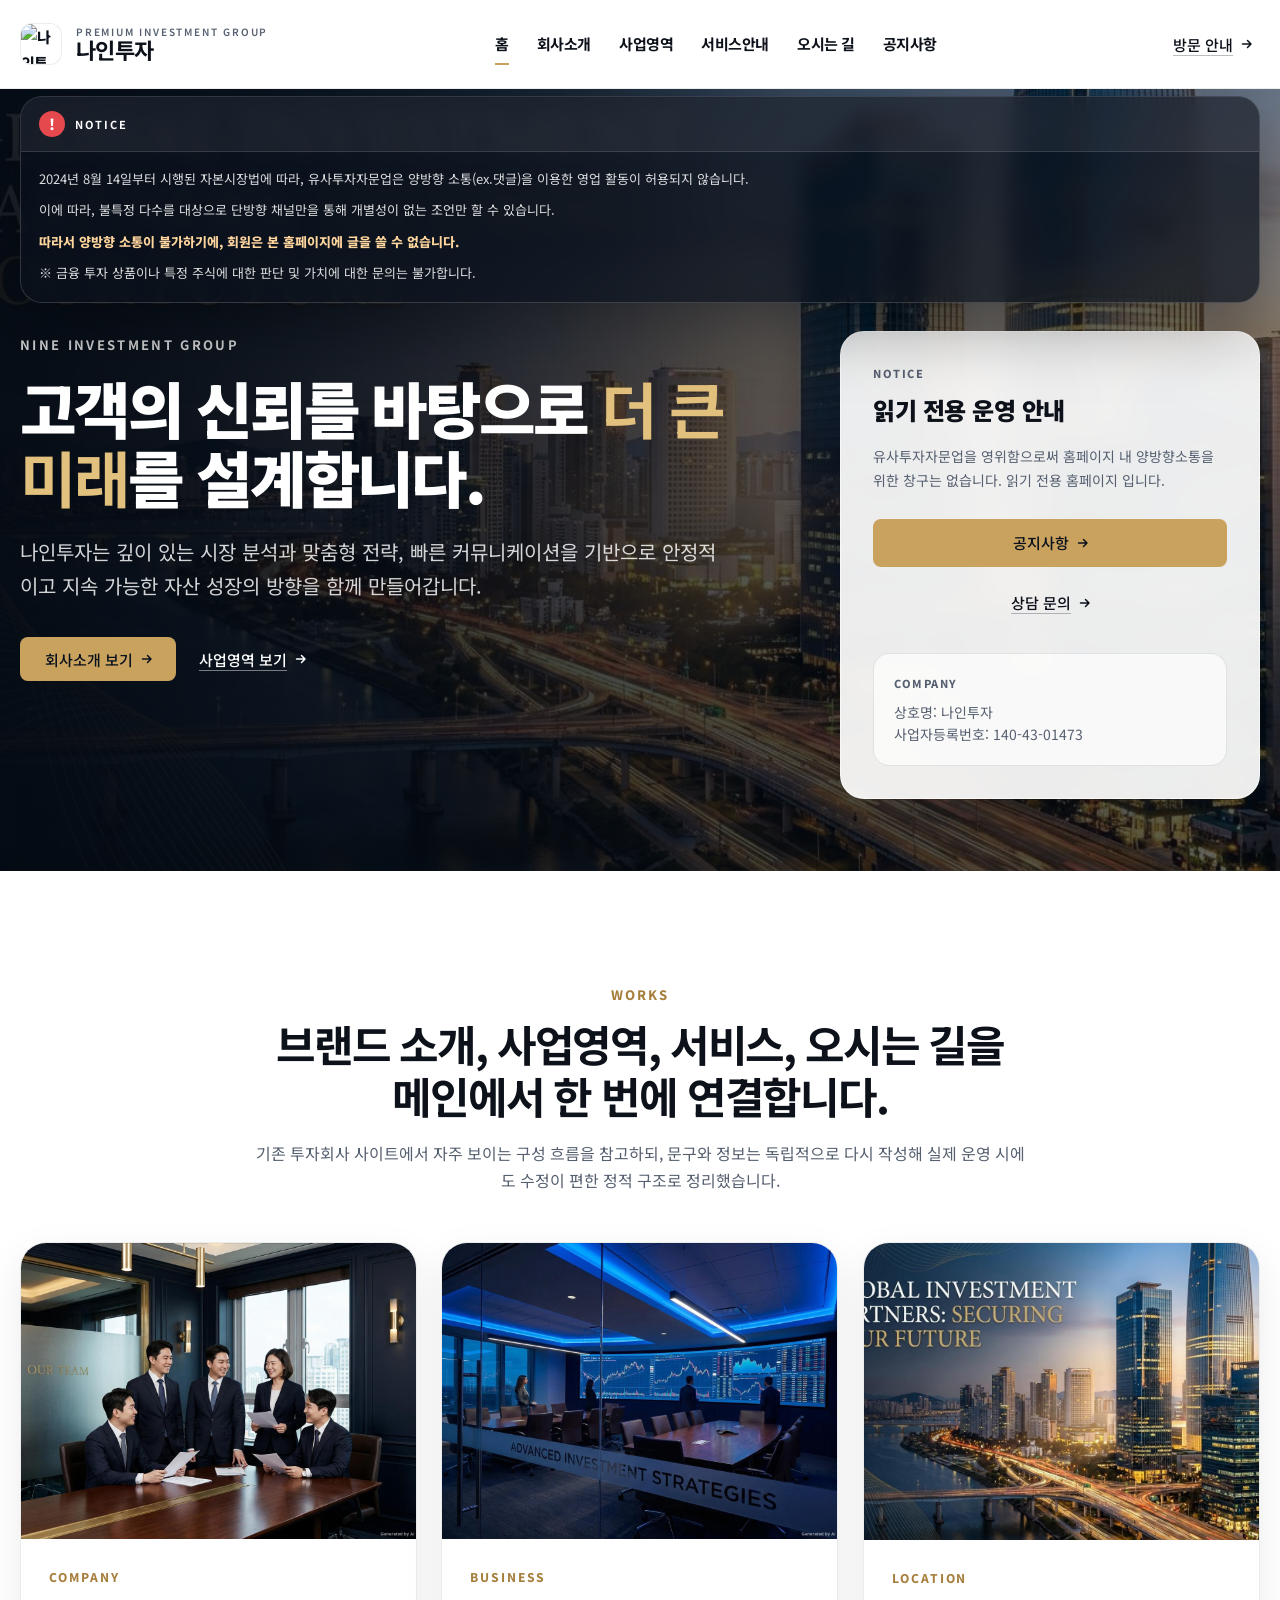
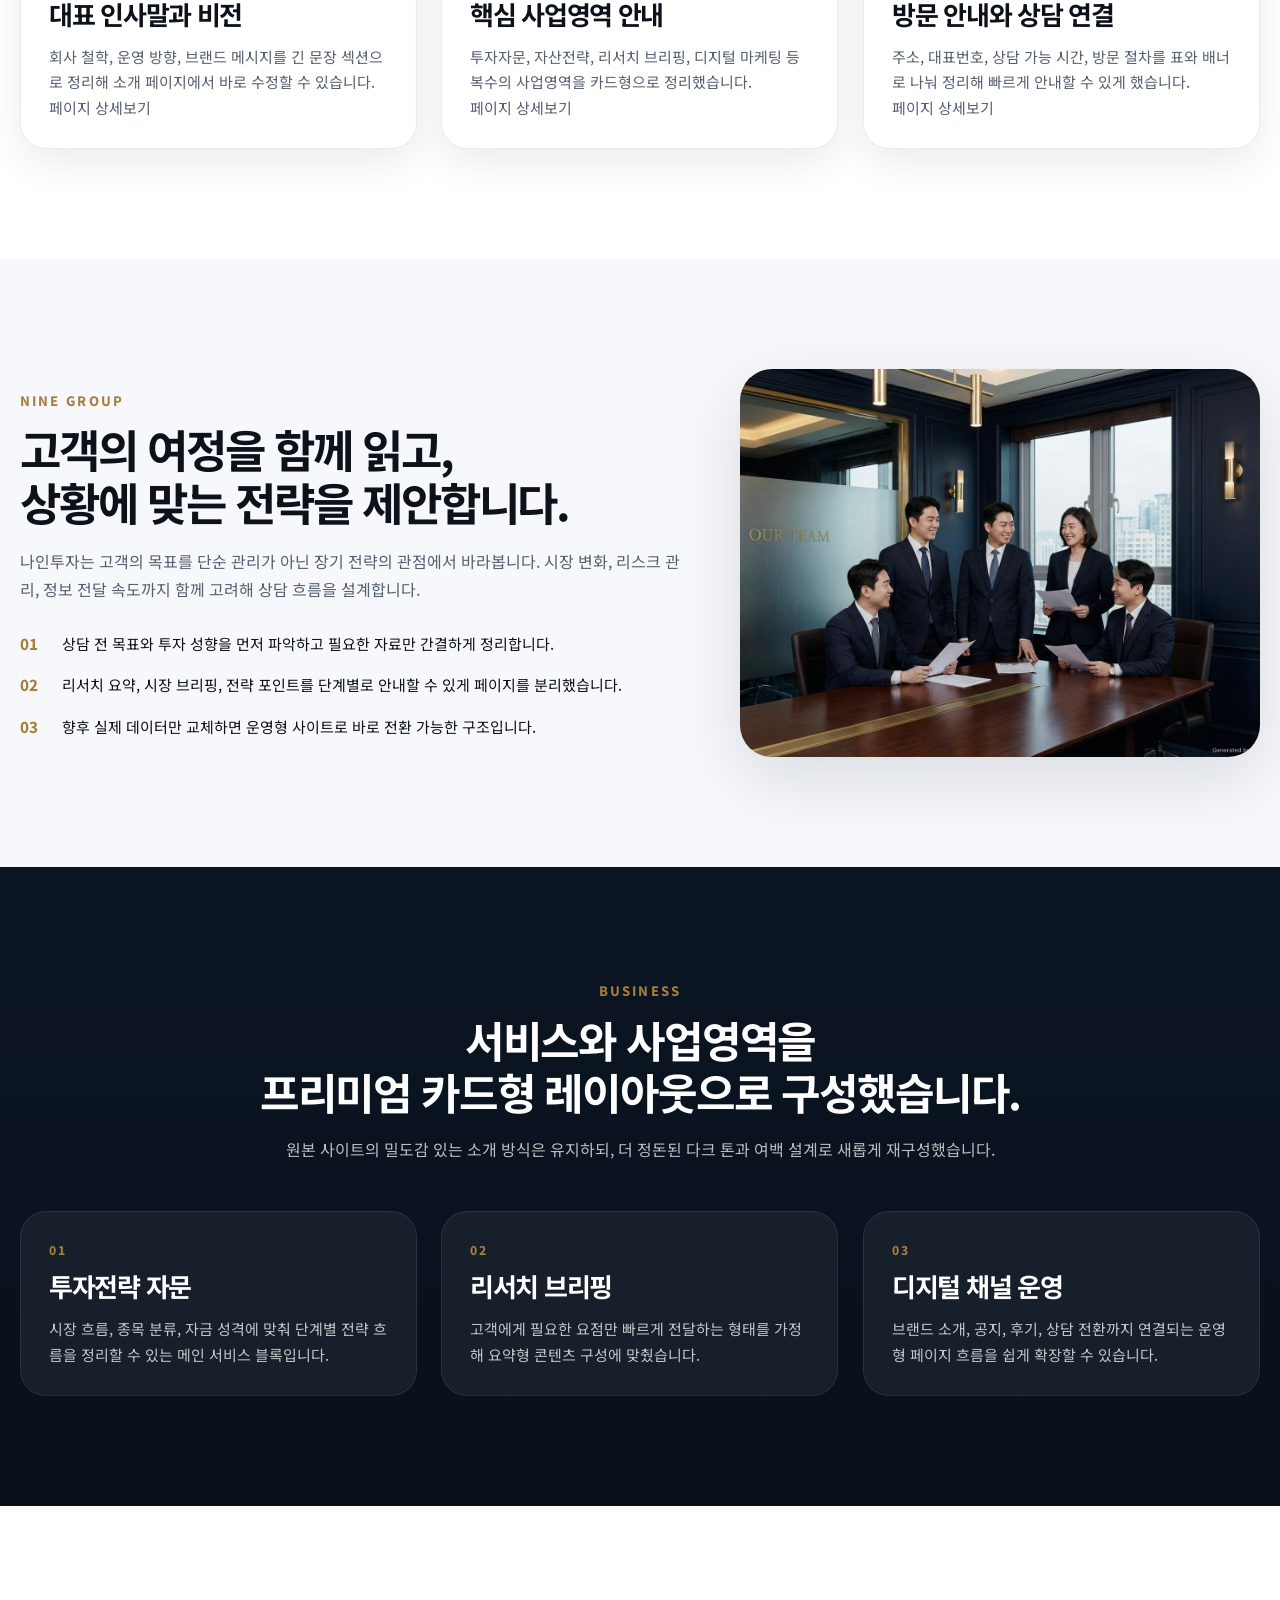
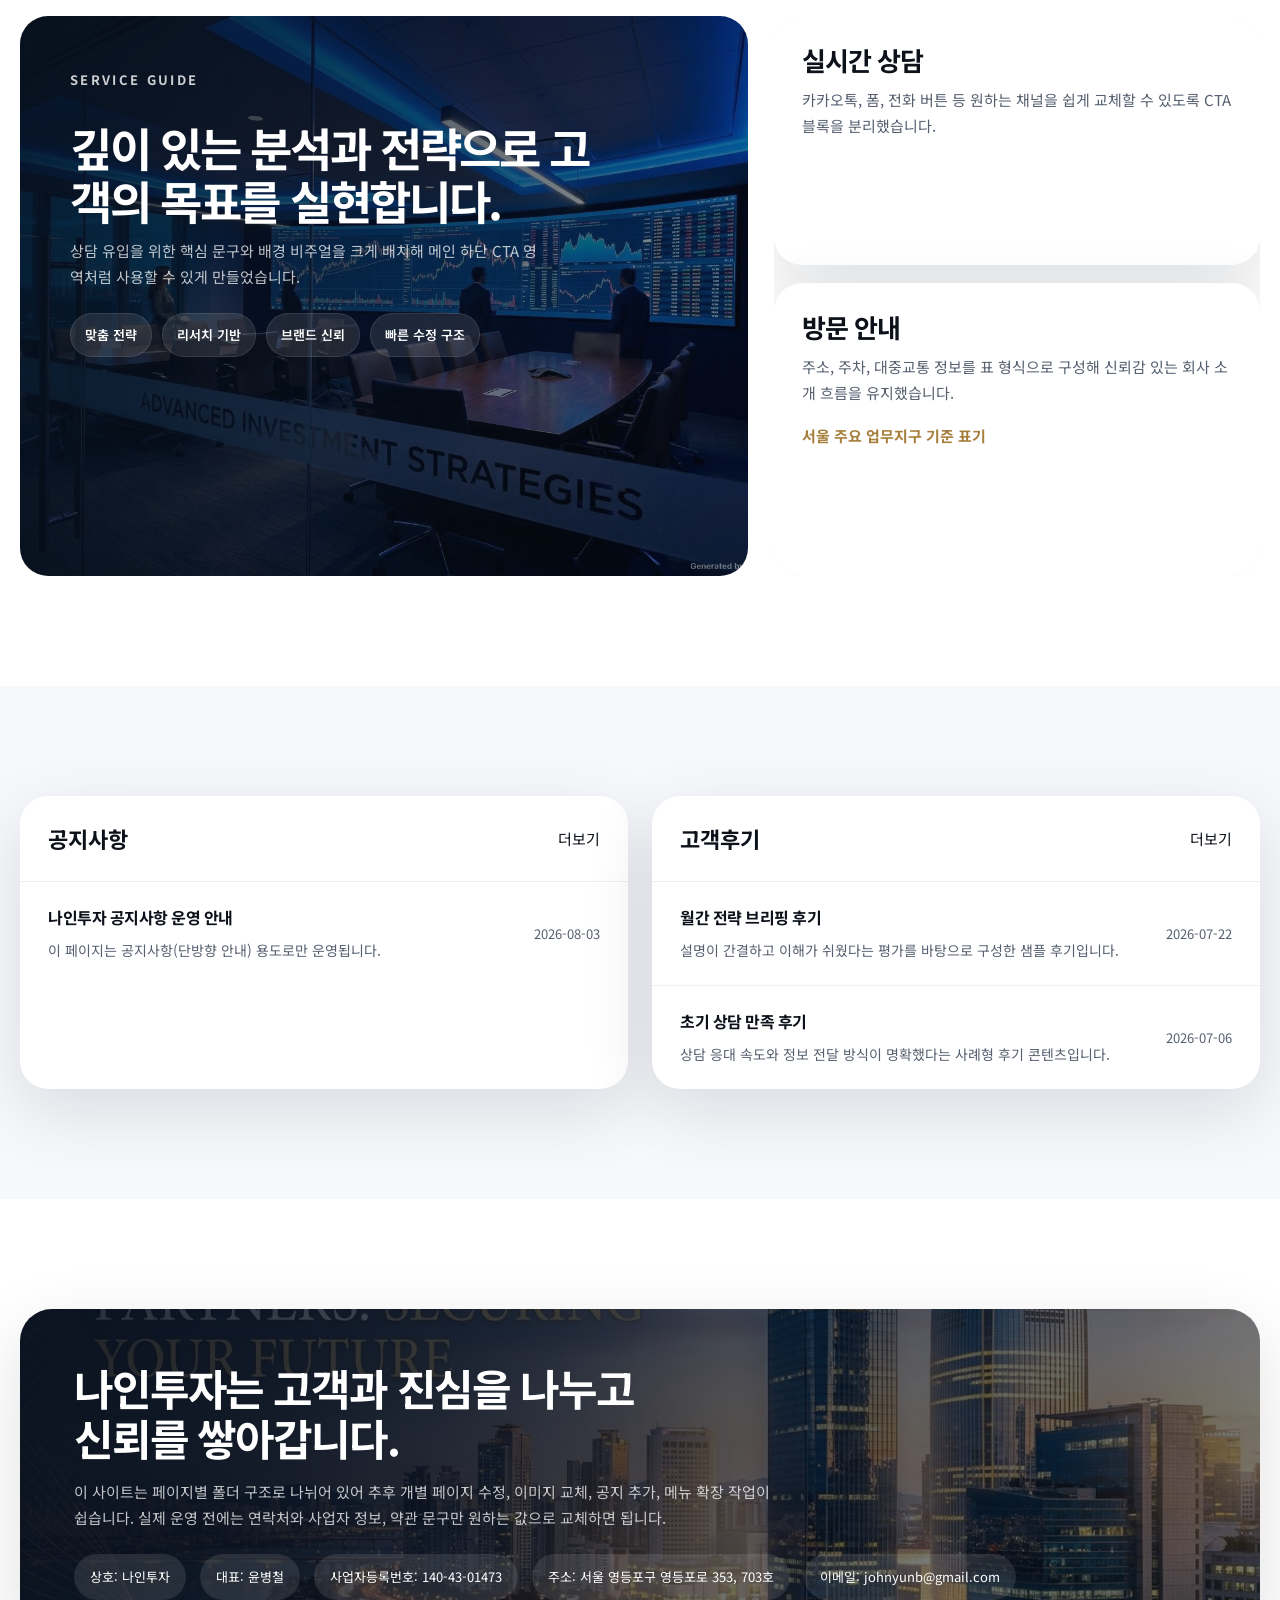
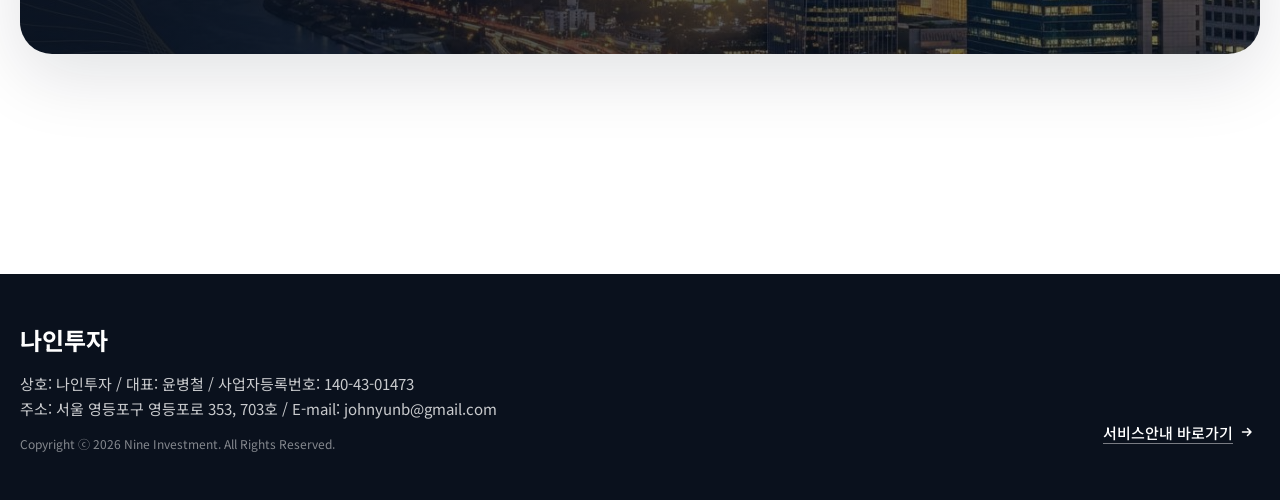
==== commit 705d80a2: "Fix leftover company names on the home page "HAEAN INVESTMENT GROUP" and "HAN GROUP" were left from " ====
--- a/index.html
+++ b/index.html
@@ -64,7 +64,7 @@
 
       <div class="container hero__grid">
         <div>
-          <span class="hero__eyebrow">HAEAN INVESTMENT GROUP</span>
+          <span class="hero__eyebrow">NINE INVESTMENT GROUP</span>
           <h1>고객의 신뢰를 바탕으로 <strong>더 큰 미래</strong>를 설계합니다.</h1>
           <p class="hero__lead">
             나인투자는 깊이 있는 시장 분석과 맞춤형 전략, 빠른 커뮤니케이션을 기반으로
@@ -141,7 +141,7 @@
     <section class="section section--light">
       <div class="container split">
         <div class="split__content">
-          <span>HAN GROUP</span>
+          <span>NINE GROUP</span>
           <h2>고객의 여정을 함께 읽고,<br>상황에 맞는 전략을 제안합니다.</h2>
           <p>
             나인투자는 고객의 목표를 단순 관리가 아닌 장기 전략의 관점에서 바라봅니다.
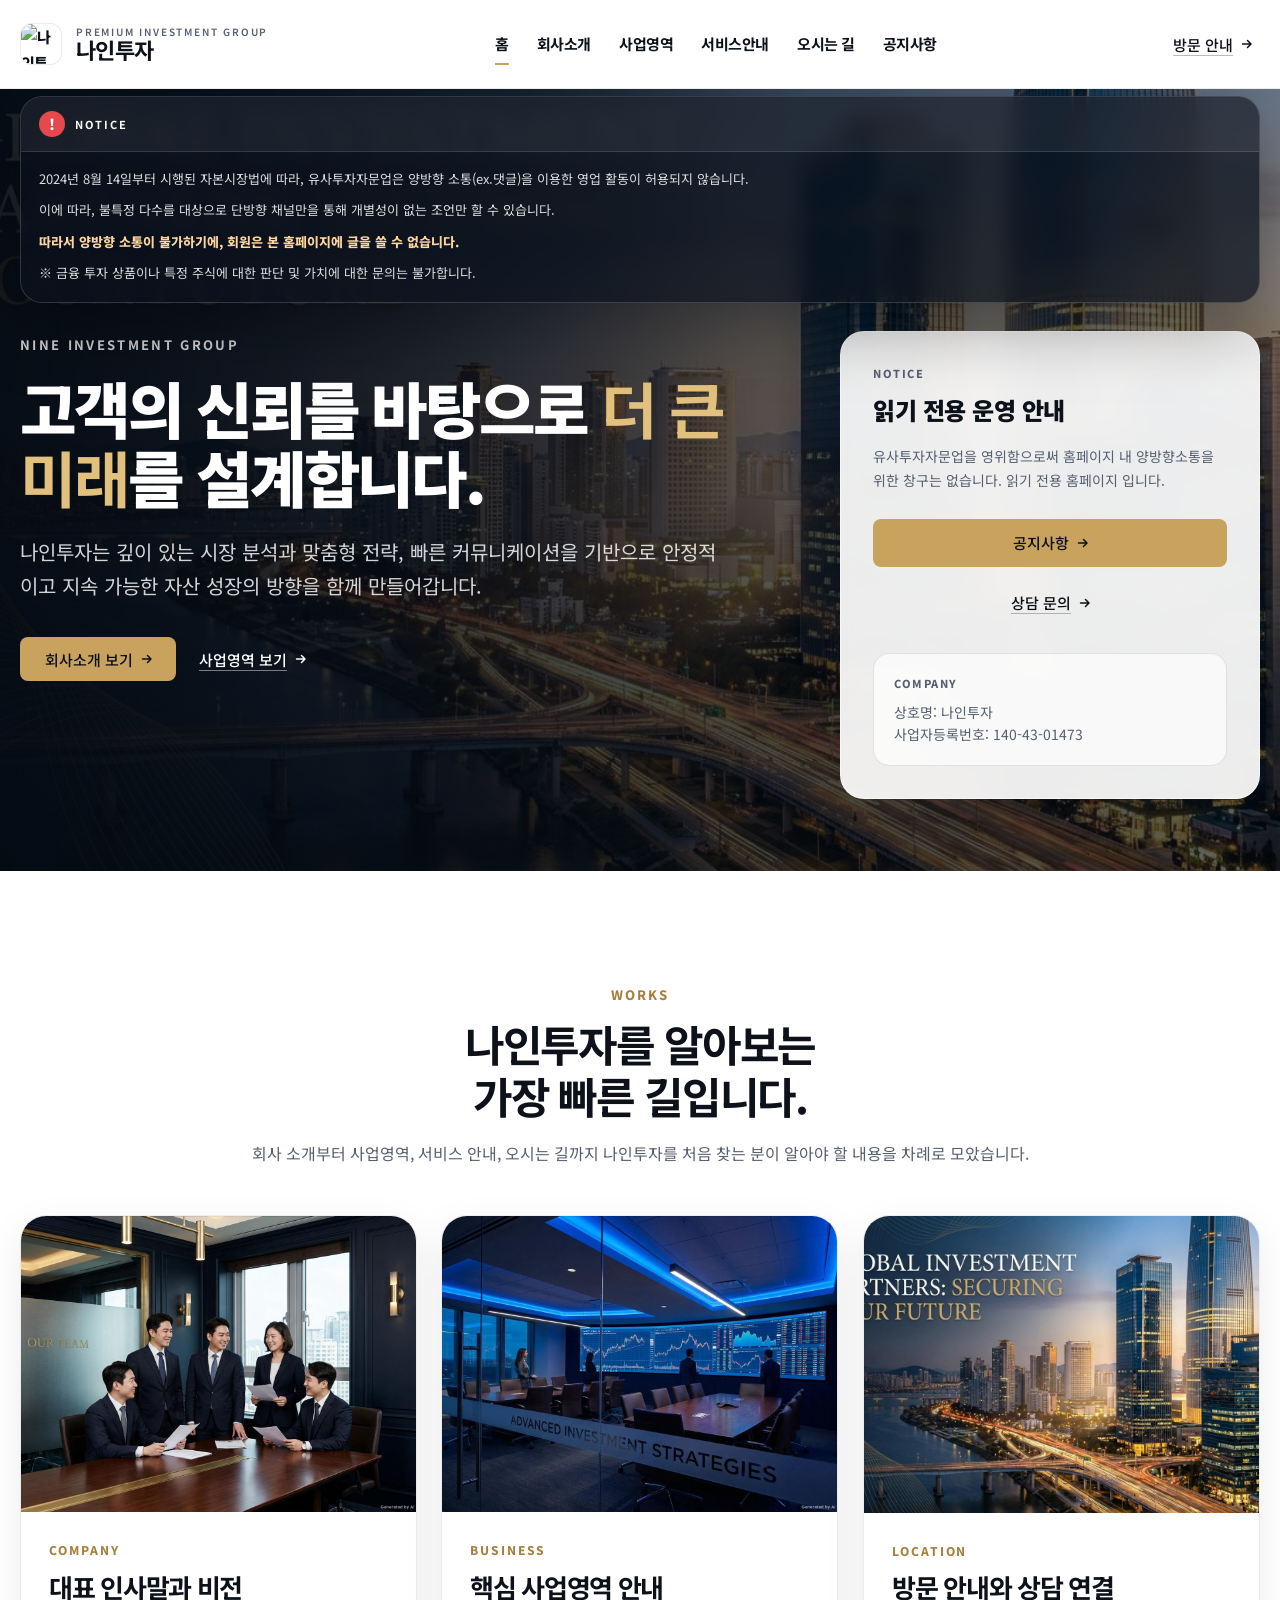
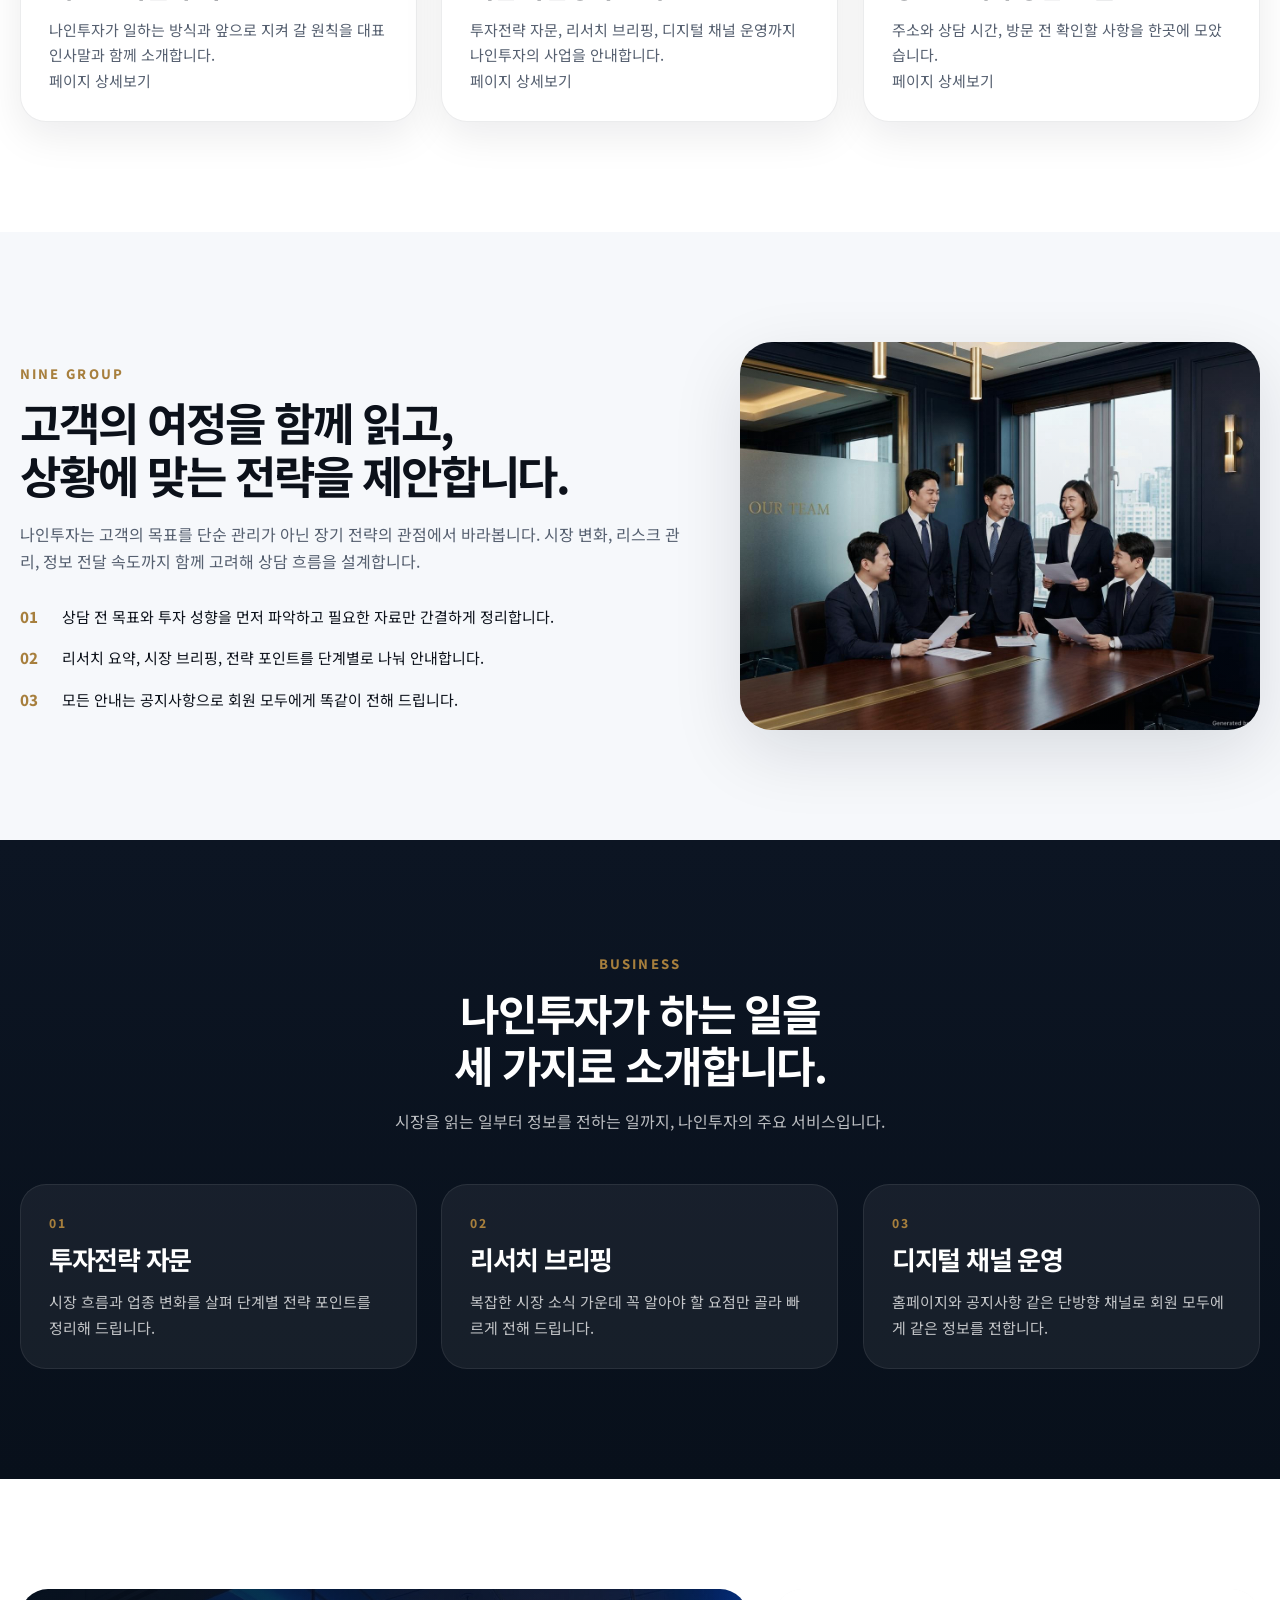
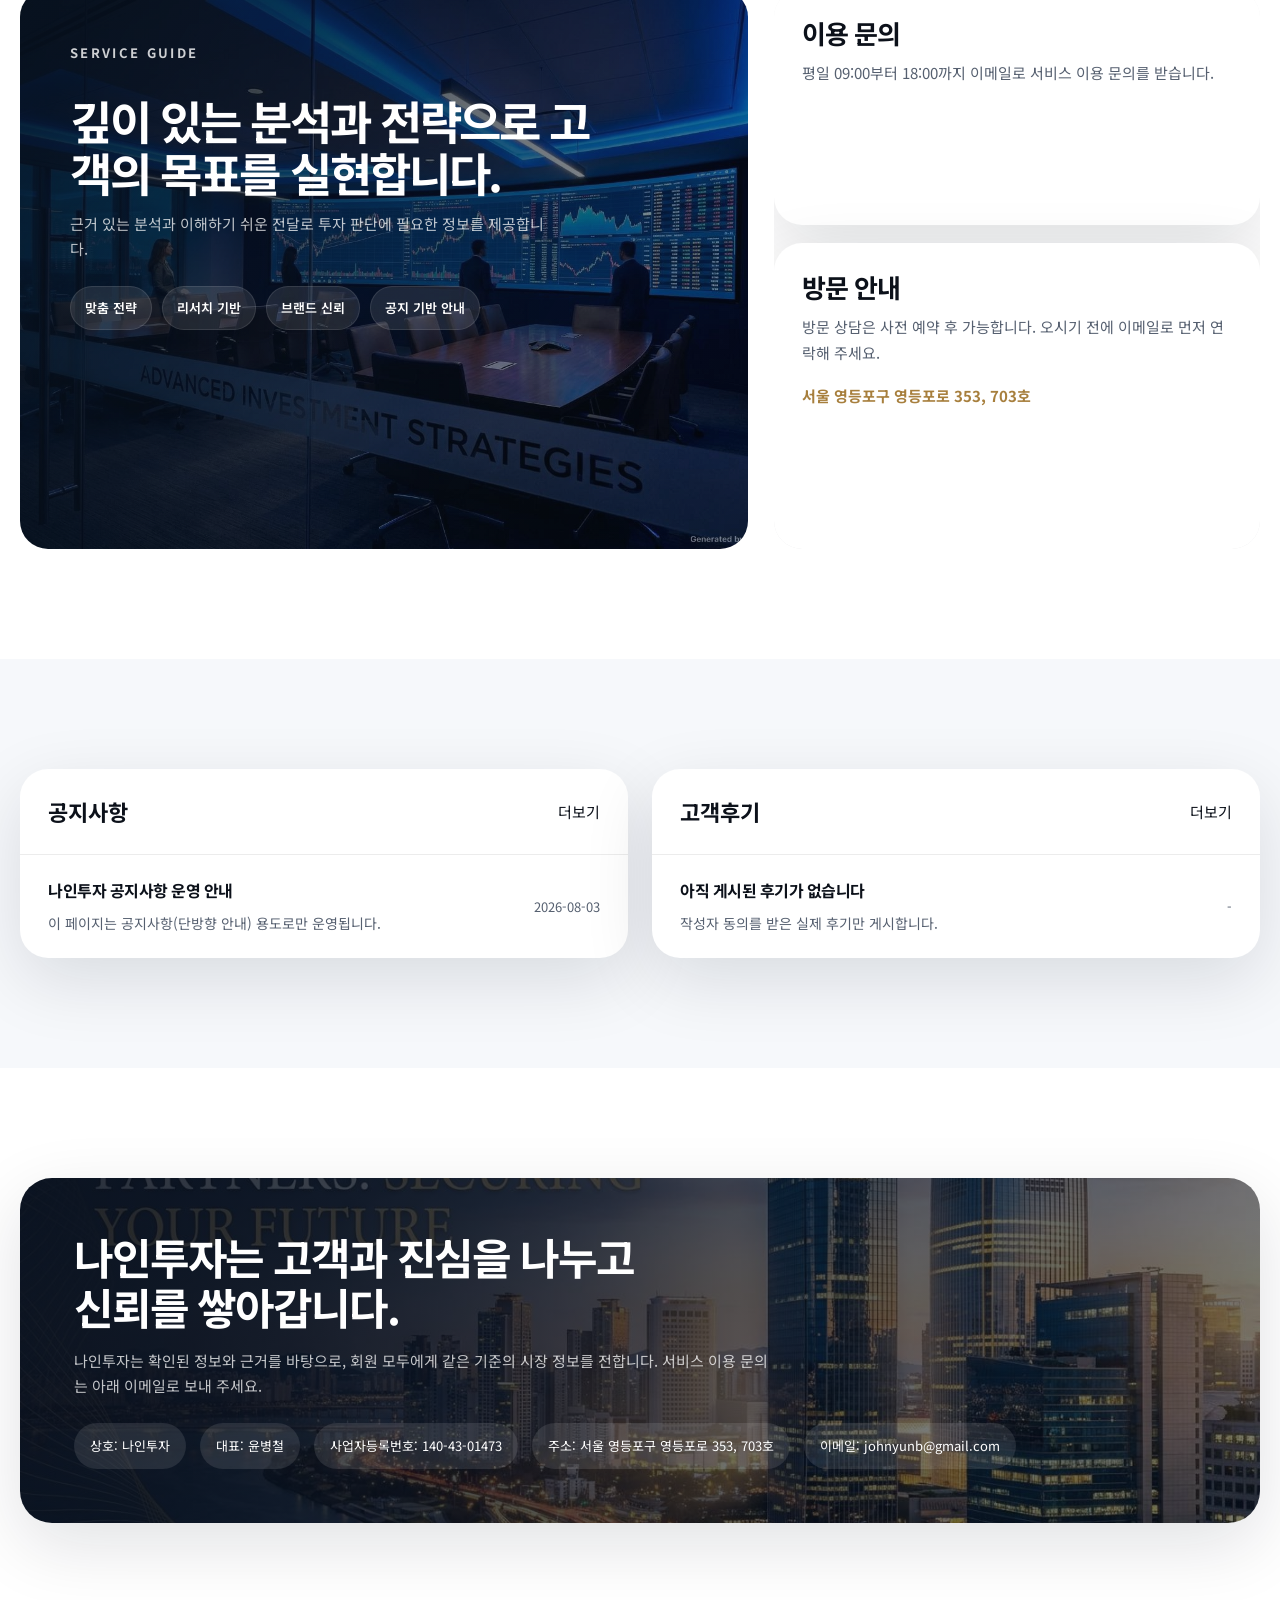
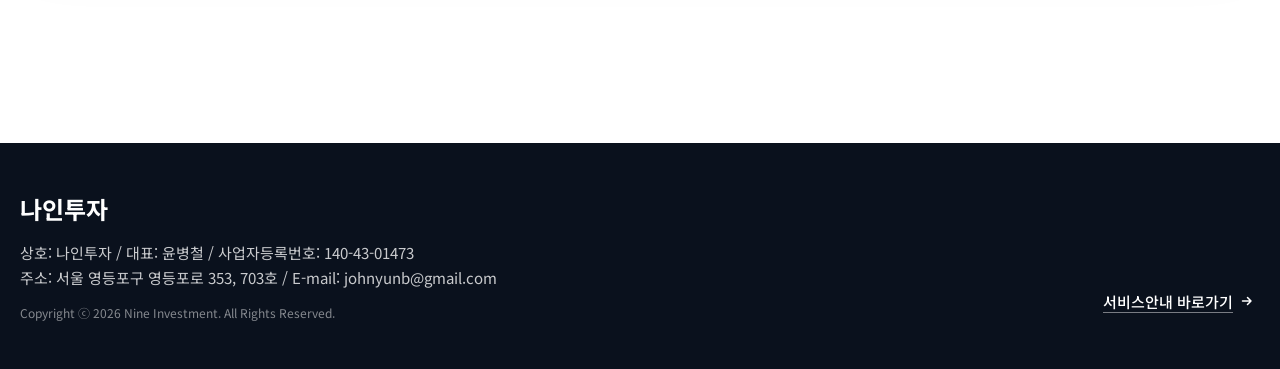
==== commit 4efb8c87: "Replace developer placeholder copy with real visitor-facing text - Rewrite template/explanatory sent" ====
--- a/index.html
+++ b/index.html
@@ -97,10 +97,10 @@
       <div class="container">
         <div class="section-title">
           <span>WORKS</span>
-          <h2>브랜드 소개, 사업영역, 서비스, 오시는 길을<br>메인에서 한 번에 연결합니다.</h2>
+          <h2>나인투자를 알아보는<br>가장 빠른 길입니다.</h2>
           <p>
-            기존 투자회사 사이트에서 자주 보이는 구성 흐름을 참고하되, 문구와 정보는 독립적으로 다시 작성해
-            실제 운영 시에도 수정이 편한 정적 구조로 정리했습니다.
+            회사 소개부터 사업영역, 서비스 안내, 오시는 길까지
+            나인투자를 처음 찾는 분이 알아야 할 내용을 차례로 모았습니다.
           </p>
         </div>
 
@@ -110,7 +110,7 @@
             <div class="card__body">
               <div class="card__index">COMPANY</div>
               <h3>대표 인사말과 비전</h3>
-              <p>회사 철학, 운영 방향, 브랜드 메시지를 긴 문장 섹션으로 정리해 소개 페이지에서 바로 수정할 수 있습니다.</p>
+              <p>나인투자가 일하는 방식과 앞으로 지켜 갈 원칙을 대표 인사말과 함께 소개합니다.</p>
               <p class="space-top"><a href="./pages/about/index.html">페이지 상세보기</a></p>
             </div>
           </article>
@@ -120,7 +120,7 @@
             <div class="card__body">
               <div class="card__index">BUSINESS</div>
               <h3>핵심 사업영역 안내</h3>
-              <p>투자자문, 자산전략, 리서치 브리핑, 디지털 마케팅 등 복수의 사업영역을 카드형으로 정리했습니다.</p>
+              <p>투자전략 자문, 리서치 브리핑, 디지털 채널 운영까지 나인투자의 사업을 안내합니다.</p>
               <p class="space-top"><a href="./pages/business/index.html">페이지 상세보기</a></p>
             </div>
           </article>
@@ -130,7 +130,7 @@
             <div class="card__body">
               <div class="card__index">LOCATION</div>
               <h3>방문 안내와 상담 연결</h3>
-              <p>주소, 대표번호, 상담 가능 시간, 방문 절차를 표와 배너로 나눠 정리해 빠르게 안내할 수 있게 했습니다.</p>
+              <p>주소와 상담 시간, 방문 전 확인할 사항을 한곳에 모았습니다.</p>
               <p class="space-top"><a href="./pages/location/index.html">페이지 상세보기</a></p>
             </div>
           </article>
@@ -149,8 +149,8 @@
           </p>
           <ul class="bullet-list">
             <li>상담 전 목표와 투자 성향을 먼저 파악하고 필요한 자료만 간결하게 정리합니다.</li>
-            <li>리서치 요약, 시장 브리핑, 전략 포인트를 단계별로 안내할 수 있게 페이지를 분리했습니다.</li>
-            <li>향후 실제 데이터만 교체하면 운영형 사이트로 바로 전환 가능한 구조입니다.</li>
+            <li>리서치 요약, 시장 브리핑, 전략 포인트를 단계별로 나눠 안내합니다.</li>
+            <li>모든 안내는 공지사항으로 회원 모두에게 똑같이 전해 드립니다.</li>
           </ul>
         </div>
         <div class="image-frame">
@@ -163,8 +163,8 @@
       <div class="container">
         <div class="section-title">
           <span>BUSINESS</span>
-          <h2>서비스와 사업영역을<br>프리미엄 카드형 레이아웃으로 구성했습니다.</h2>
-          <p>원본 사이트의 밀도감 있는 소개 방식은 유지하되, 더 정돈된 다크 톤과 여백 설계로 새롭게 재구성했습니다.</p>
+          <h2>나인투자가 하는 일을<br>세 가지로 소개합니다.</h2>
+          <p>시장을 읽는 일부터 정보를 전하는 일까지, 나인투자의 주요 서비스입니다.</p>
         </div>
 
         <div class="cards">
@@ -172,7 +172,7 @@
             <div class="card__body">
               <div class="card__index">01</div>
               <h3>투자전략 자문</h3>
-              <p>시장 흐름, 종목 분류, 자금 성격에 맞춰 단계별 전략 흐름을 정리할 수 있는 메인 서비스 블록입니다.</p>
+              <p>시장 흐름과 업종 변화를 살펴 단계별 전략 포인트를 정리해 드립니다.</p>
             </div>
           </article>
 
@@ -180,7 +180,7 @@
             <div class="card__body">
               <div class="card__index">02</div>
               <h3>리서치 브리핑</h3>
-              <p>고객에게 필요한 요점만 빠르게 전달하는 형태를 가정해 요약형 콘텐츠 구성에 맞췄습니다.</p>
+              <p>복잡한 시장 소식 가운데 꼭 알아야 할 요점만 골라 빠르게 전해 드립니다.</p>
             </div>
           </article>
 
@@ -188,7 +188,7 @@
             <div class="card__body">
               <div class="card__index">03</div>
               <h3>디지털 채널 운영</h3>
-              <p>브랜드 소개, 공지, 후기, 상담 전환까지 연결되는 운영형 페이지 흐름을 쉽게 확장할 수 있습니다.</p>
+              <p>홈페이지와 공지사항 같은 단방향 채널로 회원 모두에게 같은 정보를 전합니다.</p>
             </div>
           </article>
         </div>
@@ -201,24 +201,24 @@
           <div class="showcase__main">
             <span class="hero__eyebrow">SERVICE GUIDE</span>
             <h3>깊이 있는 분석과 전략으로 고객의 목표를 실현합니다.</h3>
-            <p>상담 유입을 위한 핵심 문구와 배경 비주얼을 크게 배치해 메인 하단 CTA 영역처럼 사용할 수 있게 만들었습니다.</p>
+            <p>근거 있는 분석과 이해하기 쉬운 전달로 투자 판단에 필요한 정보를 제공합니다.</p>
             <div class="showcase__tags">
               <span>맞춤 전략</span>
               <span>리서치 기반</span>
               <span>브랜드 신뢰</span>
-              <span>빠른 수정 구조</span>
+              <span>공지 기반 안내</span>
             </div>
           </div>
 
           <div class="showcase__side">
             <article class="mini-card">
-              <h4>실시간 상담</h4>
-              <p>카카오톡, 폼, 전화 버튼 등 원하는 채널을 쉽게 교체할 수 있도록 CTA 블록을 분리했습니다.</p>
+              <h4>이용 문의</h4>
+              <p>평일 09:00부터 18:00까지 이메일로 서비스 이용 문의를 받습니다.</p>
             </article>
             <article class="mini-card">
               <h4>방문 안내</h4>
-              <p>주소, 주차, 대중교통 정보를 표 형식으로 구성해 신뢰감 있는 회사 소개 흐름을 유지했습니다.</p>
-              <strong>서울 주요 업무지구 기준 표기</strong>
+              <p>방문 상담은 사전 예약 후 가능합니다. 오시기 전에 이메일로 먼저 연락해 주세요.</p>
+              <strong>서울 영등포구 영등포로 353, 703호</strong>
             </article>
           </div>
         </div>
@@ -252,17 +252,10 @@
             <ul class="news-list__items">
               <li>
                 <div>
-                  <strong>월간 전략 브리핑 후기</strong>
-                  <p>설명이 간결하고 이해가 쉬웠다는 평가를 바탕으로 구성한 샘플 후기입니다.</p>
+                  <strong>아직 게시된 후기가 없습니다</strong>
+                  <p>작성자 동의를 받은 실제 후기만 게시합니다.</p>
                 </div>
-                <span>2026-07-22</span>
-              </li>
-              <li>
-                <div>
-                  <strong>초기 상담 만족 후기</strong>
-                  <p>상담 응대 속도와 정보 전달 방식이 명확했다는 사례형 후기 콘텐츠입니다.</p>
-                </div>
-                <span>2026-07-06</span>
+                <span>-</span>
               </li>
             </ul>
           </section>
@@ -275,8 +268,8 @@
         <div class="contact-banner">
           <h2>나인투자는 고객과 진심을 나누고<br>신뢰를 쌓아갑니다.</h2>
           <p>
-            이 사이트는 페이지별 폴더 구조로 나뉘어 있어 추후 개별 페이지 수정, 이미지 교체, 공지 추가, 메뉴 확장 작업이 쉽습니다.
-            실제 운영 전에는 연락처와 사업자 정보, 약관 문구만 원하는 값으로 교체하면 됩니다.
+            나인투자는 확인된 정보와 근거를 바탕으로, 회원 모두에게 같은 기준의 시장 정보를 전합니다.
+            서비스 이용 문의는 아래 이메일로 보내 주세요.
           </p>
           <div class="contact-banner__meta">
             <span>상호: 나인투자</span>
